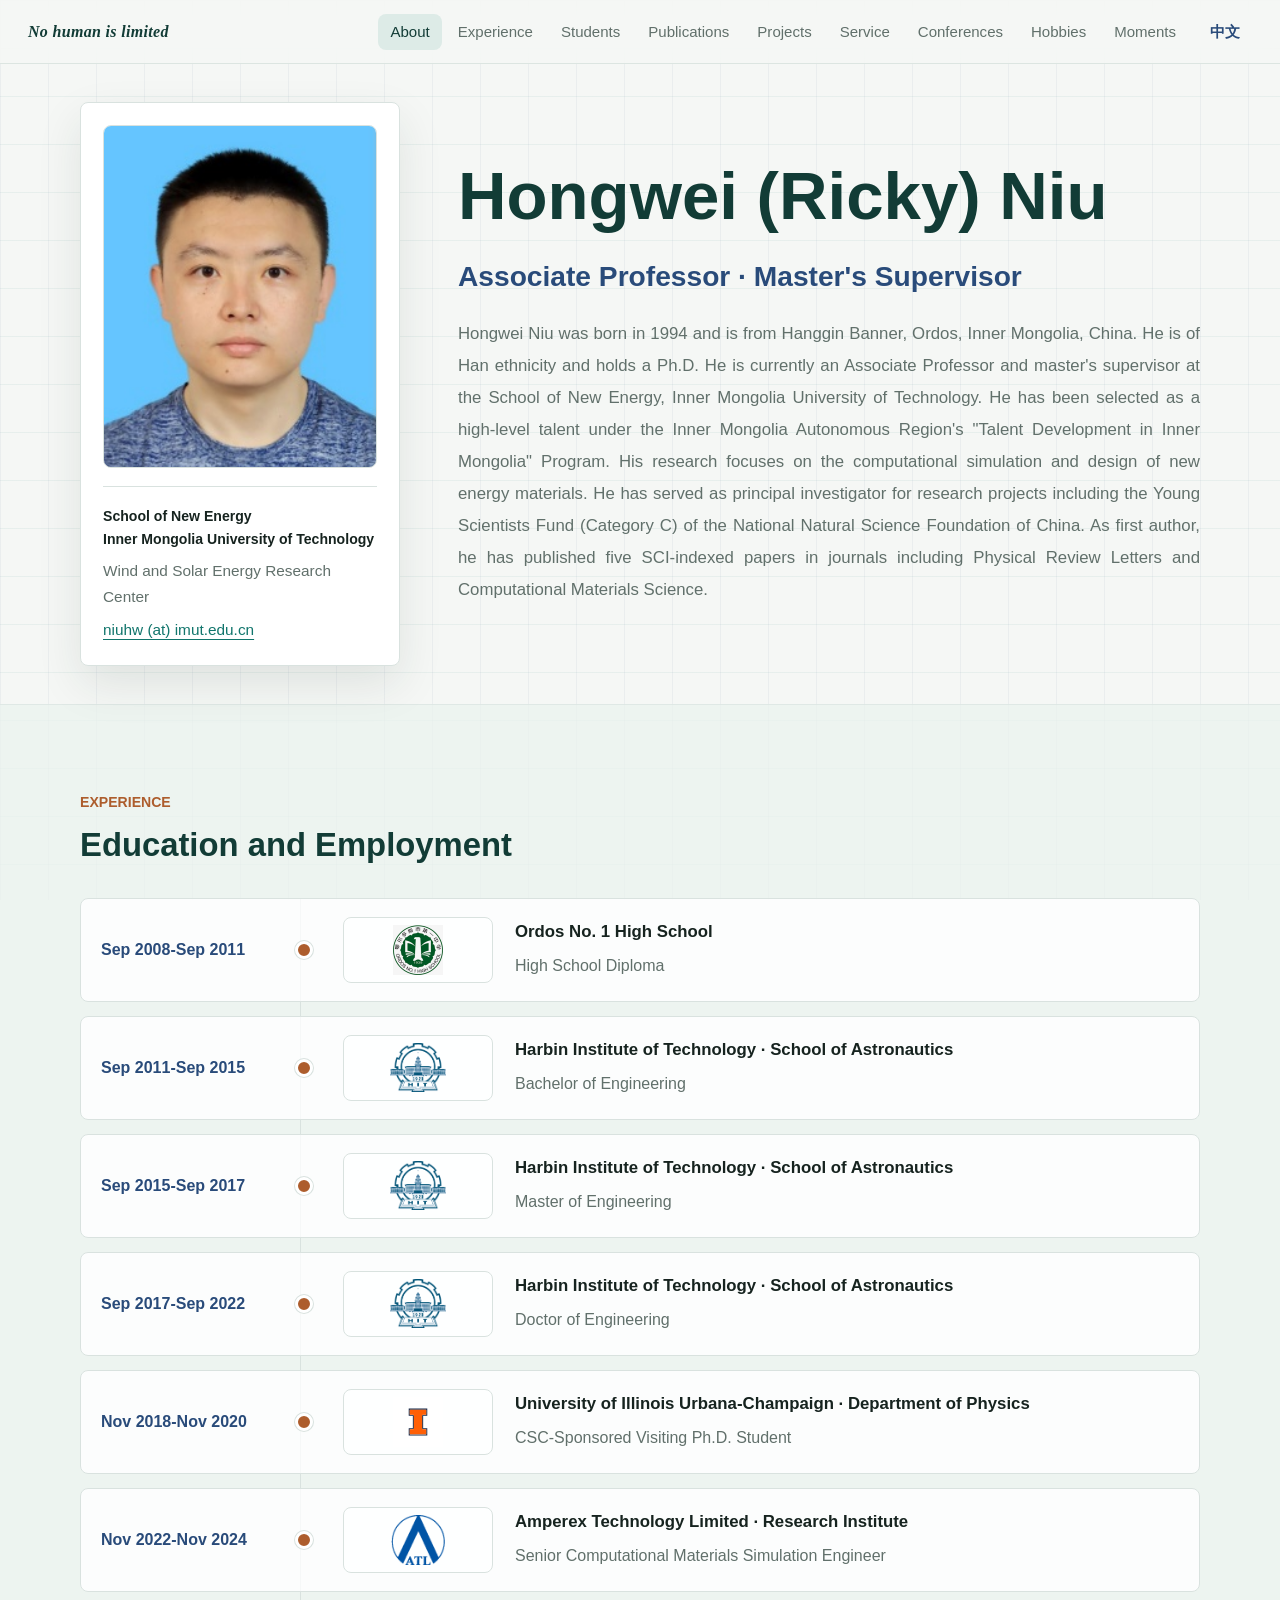
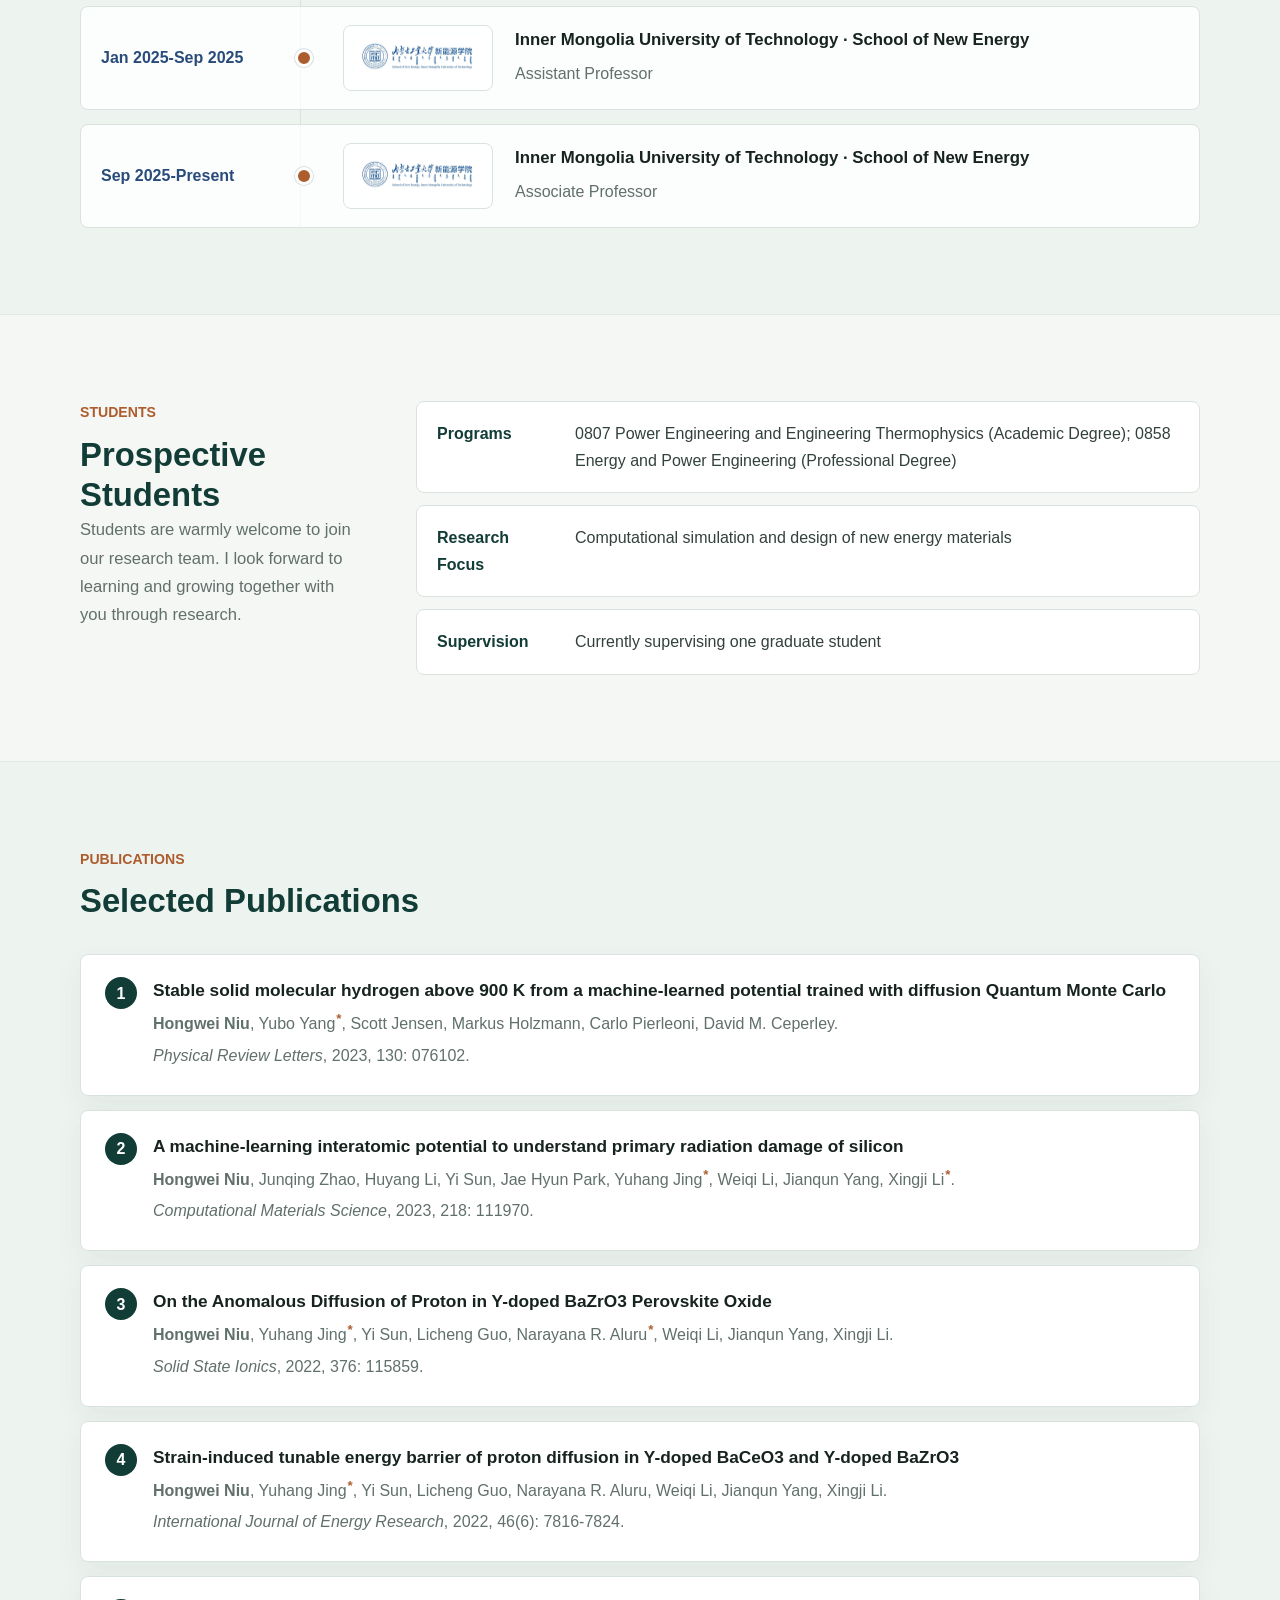
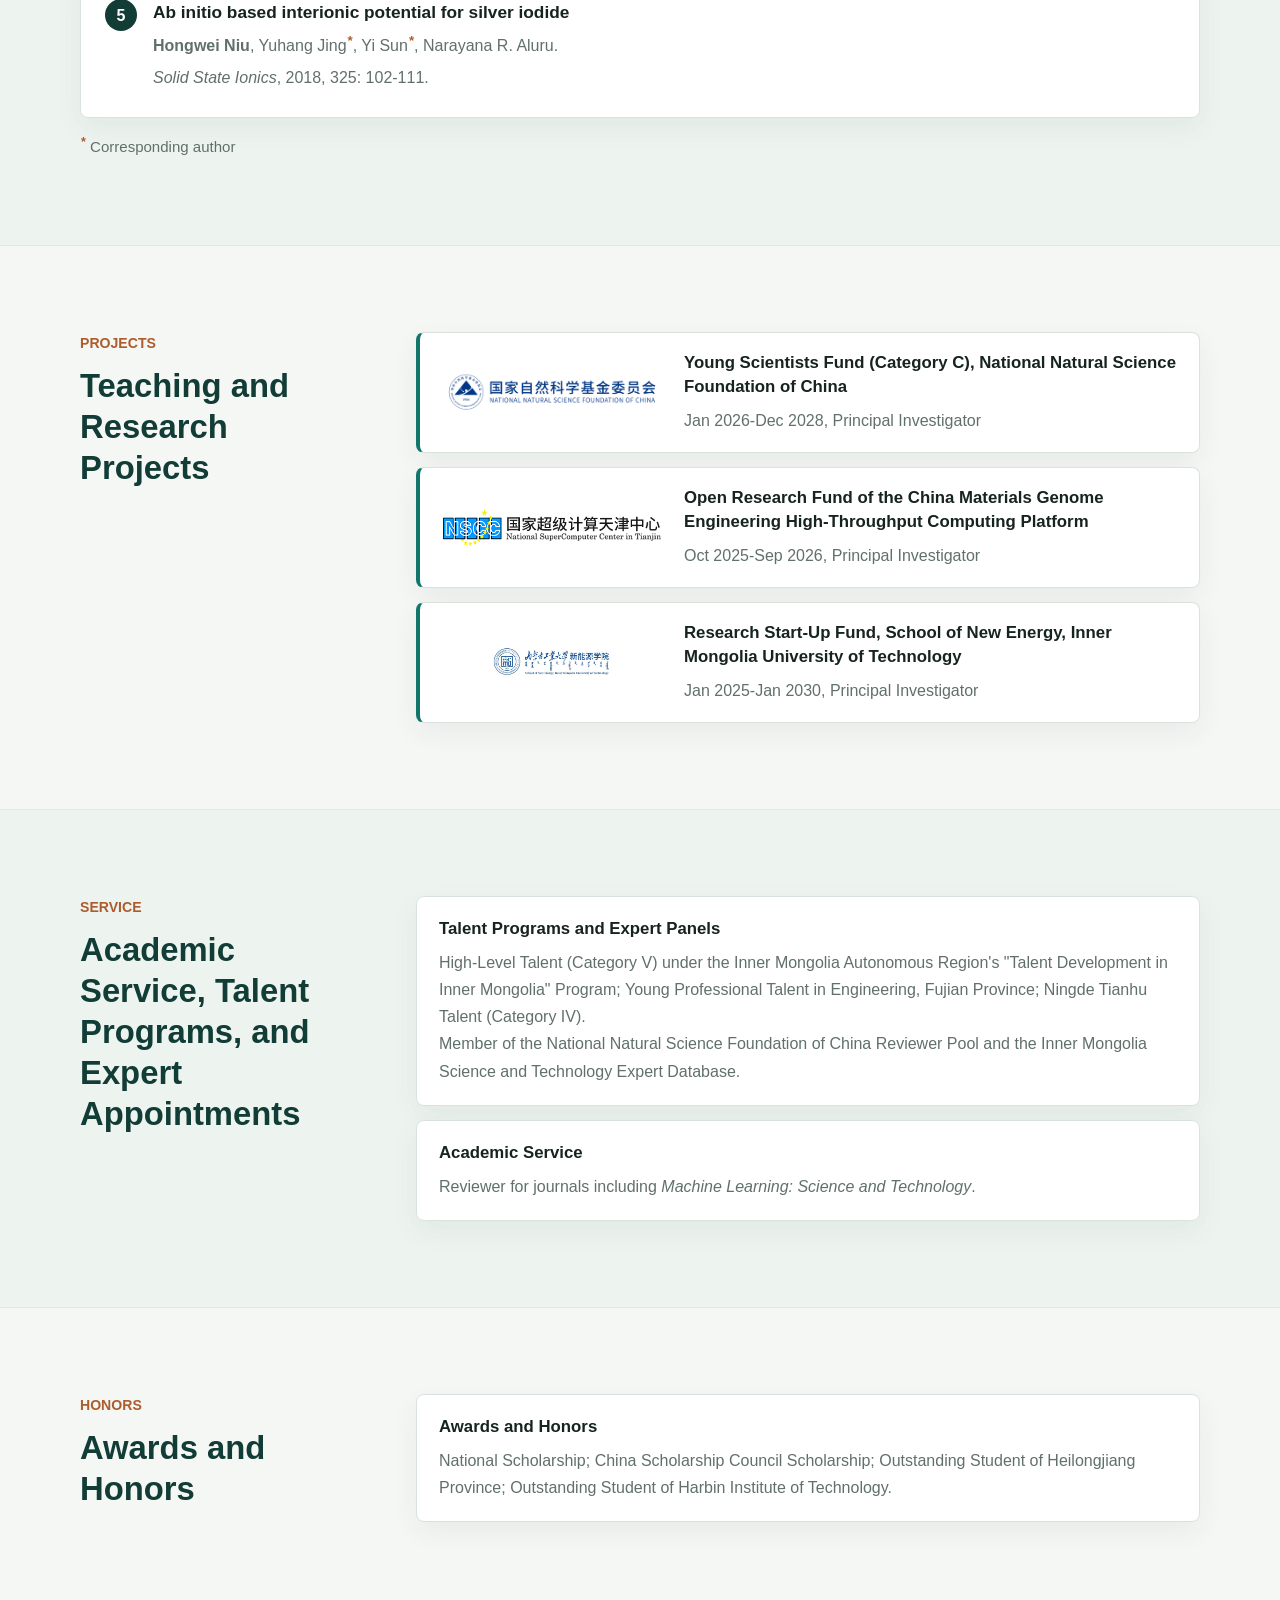
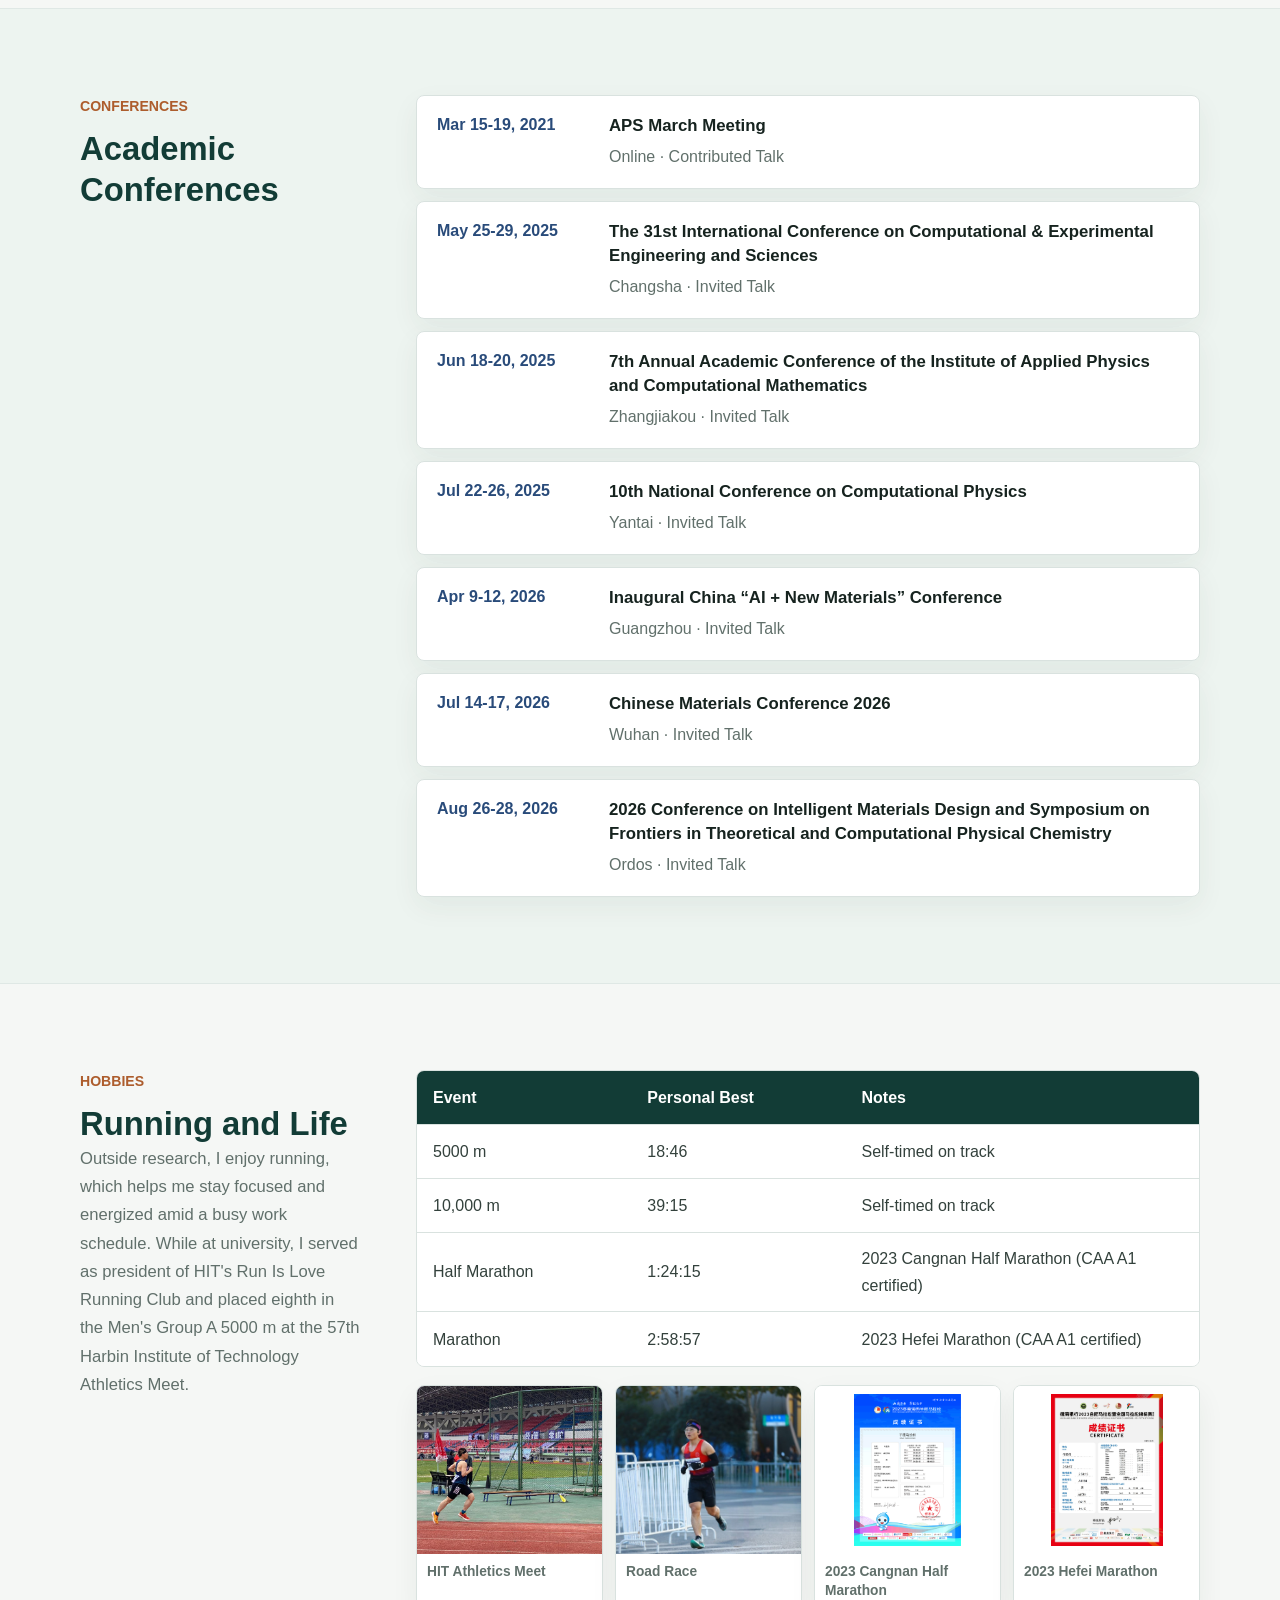
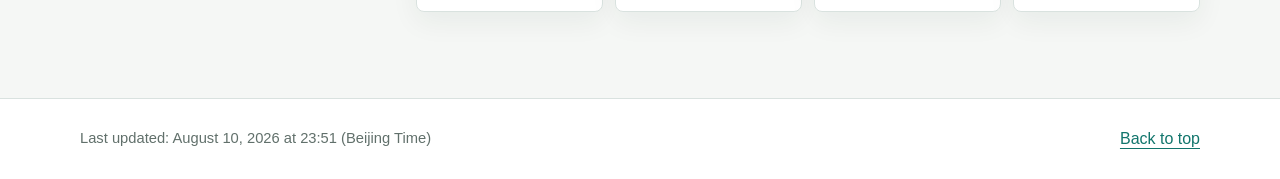
==== en.html @ 275b3d13 "Add 2026 intelligent materials conference" ====
<!doctype html>
<html lang="en">
  <head>
    <meta charset="utf-8" />
    <meta name="viewport" content="width=device-width, initial-scale=1" />
    <title>牛宏伟 | Hongwei (Ricky) Niu</title>
    <meta
      name="description"
      content="Hongwei (Ricky) Niu is an Associate Professor and master's supervisor at the School of New Energy, Inner Mongolia University of Technology. His research focuses on computational simulation and design of new energy materials."
    />
    <meta name="theme-color" content="#123c36" />
    <link rel="canonical" href="https://hongweiniu.github.io/en.html" />
    <link rel="alternate" hreflang="zh-CN" href="https://hongweiniu.github.io/" />
    <link rel="alternate" hreflang="en" href="https://hongweiniu.github.io/en.html" />
    <link rel="alternate" hreflang="x-default" href="https://hongweiniu.github.io/" />
    <meta property="og:type" content="profile" />
    <meta property="og:title" content="Hongwei (Ricky) Niu | Academic Homepage" />
    <meta
      property="og:description"
      content="Hongwei (Ricky) Niu is an Associate Professor and master's supervisor at the School of New Energy, Inner Mongolia University of Technology."
    />
    <meta property="og:url" content="https://hongweiniu.github.io/en.html" />
    <meta property="og:image" content="https://hongweiniu.github.io/assets/profile-niuhw.jpg" />
    <meta property="og:locale" content="en_US" />
    <meta property="og:locale:alternate" content="zh_CN" />
    <script type="application/ld+json">
      {
        "@context": "https://schema.org",
        "@type": "ProfilePage",
        "@id": "https://hongweiniu.github.io/en.html#profile",
        "url": "https://hongweiniu.github.io/en.html",
        "name": "Hongwei (Ricky) Niu | Academic Homepage",
        "description": "Hongwei (Ricky) Niu is an Associate Professor and master's supervisor at the School of New Energy, Inner Mongolia University of Technology.",
        "inLanguage": "en",
        "dateModified": "2026-08-10T23:51:16+08:00",
        "mainEntity": {
          "@type": "Person",
          "@id": "https://hongweiniu.github.io/#person",
          "name": "牛宏伟",
          "alternateName": ["Hongwei (Ricky) Niu", "Hongwei Niu"],
          "url": "https://hongweiniu.github.io/",
          "image": "https://hongweiniu.github.io/assets/profile-niuhw.jpg",
          "jobTitle": ["Associate Professor", "Master's Supervisor"],
          "email": "mailto:niuhw@imut.edu.cn",
          "affiliation": {
            "@type": "CollegeOrUniversity",
            "name": "School of New Energy, Inner Mongolia University of Technology",
            "url": "https://xnyxy.imut.edu.cn/"
          },
          "sameAs": [
            "https://17hc3dd23531.vicp.fun/",
            "https://xnyxy.imut.edu.cn/info/1181/1120.htm"
          ]
        }
      }
    </script>
    <link rel="stylesheet" href="styles.css" />
  </head>
  <body>
    <header class="site-header">
      <div class="brand">No human is limited</div>
      <nav class="site-nav" aria-label="Main navigation">
        <a href="#about">About</a>
        <a href="#experience">Experience</a>
        <a href="#recruiting">Students</a>
        <a href="#publications">Publications</a>
        <a href="#projects">Projects</a>
        <a href="#appointments">Service</a>
        <a href="#conferences">Conferences</a>
        <a href="#hobbies">Hobbies</a>
        <a href="moments.html">Moments</a>
        <a class="language-link" href="index.html" lang="zh-CN">中文</a>
      </nav>
    </header>

    <main id="top">
      <section class="hero section-band">
        <div class="container hero-grid">
          <aside class="profile-panel" aria-label="Profile">
            <img
              class="profile-photo"
              src="assets/profile-niuhw.jpg"
              alt="Hongwei (Ricky) Niu"
              width="215"
              height="273"
            />
            <div class="contact-stack">
              <p class="contact-title contact-title-en"><a class="institution-link" href="https://xnyxy.imut.edu.cn/" target="_blank" rel="noopener noreferrer">School of New Energy</a><br /><a class="institution-link" href="https://www.imut.edu.cn/" target="_blank" rel="noopener noreferrer">Inner Mongolia University of Technology</a></p>
              <p>Wind and Solar Energy Research Center</p>
              <p><a href="mailto:niuhw@imut.edu.cn">niuhw (at) imut.edu.cn</a></p>
            </div>
          </aside>

          <div class="hero-copy">
            <h1>Hongwei (Ricky) Niu</h1>
            <p class="eyebrow">Associate Professor · Master's Supervisor</p>
          </div>
        </div>
      </section>

      <section id="about" class="section-band">
        <div class="container two-column">
          <div>
            <p class="section-kicker">About</p>
            <h2>Profile</h2>
          </div>
          <div class="prose">
            <p>
              Hongwei Niu was born in 1994 and is from Hanggin Banner, Ordos, Inner Mongolia, China. He is of Han ethnicity and holds a Ph.D. He is currently an Associate Professor and master's supervisor at the <a class="institution-link" href="https://xnyxy.imut.edu.cn/" target="_blank" rel="noopener noreferrer">School of New Energy</a>, <a class="institution-link" href="https://www.imut.edu.cn/" target="_blank" rel="noopener noreferrer">Inner Mongolia University of Technology</a>. He has been selected as a high-level talent under the Inner Mongolia Autonomous Region's "Talent Development in Inner Mongolia" Program. His research focuses on the computational simulation and design of new energy materials. He has served as principal investigator for research projects including the Young Scientists Fund (Category C) of the National Natural Science Foundation of China. As first author, he has published five SCI-indexed papers in journals including <em>Physical Review Letters</em> and <em>Computational Materials Science</em>.
            </p>
          </div>
        </div>
      </section>

      <section id="experience" class="section-band tinted">
        <div class="container">
          <div class="section-heading">
            <p class="section-kicker">Experience</p>
            <h2>Education and Employment</h2>
          </div>
          <div class="timeline">
            <article>
              <time>Sep 2008-Sep 2011</time>
              <img class="unit-logo logo-square" src="assets/logos/ordos-first-high.png" alt="Ordos No. 1 High School logo" />
              <div class="timeline-copy">
                <h3>Ordos No. 1 High School</h3>
                <p>High School Diploma</p>
              </div>
            </article>
            <article>
              <time>Sep 2011-Sep 2015</time>
              <img class="unit-logo logo-square" src="assets/logos/hit-logo.png" alt="Harbin Institute of Technology logo" />
              <div class="timeline-copy">
                <h3><a class="institution-link" href="https://www.hit.edu.cn/" target="_blank" rel="noopener noreferrer">Harbin Institute of Technology</a> · <a class="institution-link" href="https://sa.hit.edu.cn/" target="_blank" rel="noopener noreferrer">School of Astronautics</a></h3>
                <p>Bachelor of Engineering</p>
              </div>
            </article>
            <article>
              <time>Sep 2015-Sep 2017</time>
              <img class="unit-logo logo-square" src="assets/logos/hit-logo.png" alt="Harbin Institute of Technology logo" />
              <div class="timeline-copy">
                <h3><a class="institution-link" href="https://www.hit.edu.cn/" target="_blank" rel="noopener noreferrer">Harbin Institute of Technology</a> · <a class="institution-link" href="https://sa.hit.edu.cn/" target="_blank" rel="noopener noreferrer">School of Astronautics</a></h3>
                <p>Master of Engineering</p>
              </div>
            </article>
            <article>
              <time>Sep 2017-Sep 2022</time>
              <img class="unit-logo logo-square" src="assets/logos/hit-logo.png" alt="Harbin Institute of Technology logo" />
              <div class="timeline-copy">
                <h3><a class="institution-link" href="https://www.hit.edu.cn/" target="_blank" rel="noopener noreferrer">Harbin Institute of Technology</a> · <a class="institution-link" href="https://sa.hit.edu.cn/" target="_blank" rel="noopener noreferrer">School of Astronautics</a></h3>
                <p>Doctor of Engineering</p>
              </div>
            </article>
            <article>
              <time>Nov 2018-Nov 2020</time>
              <img class="unit-logo logo-square" src="assets/logos/uiuc-icon.svg" alt="University of Illinois Urbana-Champaign logo" />
              <div class="timeline-copy">
                <h3><a class="institution-link" href="https://illinois.edu/" target="_blank" rel="noopener noreferrer">University of Illinois Urbana-Champaign</a> · <a class="institution-link" href="https://physics.illinois.edu/" target="_blank" rel="noopener noreferrer">Department of Physics</a></h3>
                <p>CSC-Sponsored Visiting Ph.D. Student</p>
              </div>
            </article>
            <article>
              <time>Nov 2022-Nov 2024</time>
              <img class="unit-logo" src="assets/logos/atl-logo.png" alt="Amperex Technology Limited logo" />
              <div class="timeline-copy">
                <h3><a class="institution-link" href="https://www.atlbattery.com/" target="_blank" rel="noopener noreferrer">Amperex Technology Limited</a> · Research Institute</h3>
                <p>Senior Computational Materials Simulation Engineer</p>
              </div>
            </article>
            <article>
              <time>Jan 2025-Sep 2025</time>
              <img class="unit-logo logo-wide" src="assets/logos/imut-logo.png" alt="Inner Mongolia University of Technology logo" />
              <div class="timeline-copy">
                <h3><a class="institution-link" href="https://www.imut.edu.cn/" target="_blank" rel="noopener noreferrer">Inner Mongolia University of Technology</a> · <a class="institution-link" href="https://xnyxy.imut.edu.cn/" target="_blank" rel="noopener noreferrer">School of New Energy</a></h3>
                <p>Assistant Professor</p>
              </div>
            </article>
            <article>
              <time>Sep 2025-Present</time>
              <img class="unit-logo logo-wide" src="assets/logos/imut-logo.png" alt="Inner Mongolia University of Technology logo" />
              <div class="timeline-copy">
                <h3><a class="institution-link" href="https://www.imut.edu.cn/" target="_blank" rel="noopener noreferrer">Inner Mongolia University of Technology</a> · <a class="institution-link" href="https://xnyxy.imut.edu.cn/" target="_blank" rel="noopener noreferrer">School of New Energy</a></h3>
                <p>Associate Professor</p>
              </div>
            </article>
          </div>
        </div>
      </section>

      <section id="recruiting" class="section-band">
        <div class="container recruiting-layout">
          <div>
            <p class="section-kicker">Students</p>
            <h2>Prospective Students</h2>
            <p class="section-note">
              Students are warmly welcome to join our research team. I look forward to learning and growing together with you through research.
            </p>
          </div>
          <div class="info-list">
            <div class="info-row">
              <span>Programs</span>
              <p>0807 Power Engineering and Engineering Thermophysics (Academic Degree); 0858 Energy and Power Engineering (Professional Degree)</p>
            </div>
            <div class="info-row">
              <span>Research Focus</span>
              <p>Computational simulation and design of new energy materials</p>
            </div>
            <div class="info-row">
              <span>Supervision</span>
              <p>Currently supervising one graduate student</p>
            </div>
          </div>
        </div>
      </section>

      <section id="publications" class="section-band tinted">
        <div class="container">
          <div class="section-heading">
            <p class="section-kicker">Publications</p>
            <h2>Selected Publications</h2>
          </div>
          <ol class="publication-list">
            <li class="publication-item">
              <p class="pub-title">
                <a href="https://doi.org/10.1103/PhysRevLett.130.076102" target="_blank" rel="noopener noreferrer">Stable solid molecular hydrogen above 900 K from a machine-learned potential trained with diffusion Quantum Monte Carlo</a>
              </p>
              <p><strong>Hongwei Niu</strong>, Yubo Yang<sup class="corresponding-mark" title="Corresponding author">*</sup>, Scott Jensen, Markus Holzmann, Carlo Pierleoni, David M. Ceperley.</p>
              <p><em>Physical Review Letters</em>, 2023, 130: 076102.</p>
            </li>
            <li class="publication-item">
              <p class="pub-title">
                <a href="https://doi.org/10.1016/j.commatsci.2022.111970" target="_blank" rel="noopener noreferrer">A machine-learning interatomic potential to understand primary radiation damage of silicon</a>
              </p>
              <p><strong>Hongwei Niu</strong>, Junqing Zhao, Huyang Li, Yi Sun, Jae Hyun Park, Yuhang Jing<sup class="corresponding-mark" title="Corresponding author">*</sup>, Weiqi Li, Jianqun Yang, Xingji Li<sup class="corresponding-mark" title="Corresponding author">*</sup>.</p>
              <p><em>Computational Materials Science</em>, 2023, 218: 111970.</p>
            </li>
            <li class="publication-item">
              <p class="pub-title">
                <a href="https://doi.org/10.1016/j.ssi.2022.115859" target="_blank" rel="noopener noreferrer">On the Anomalous Diffusion of Proton in Y-doped BaZrO3 Perovskite Oxide</a>
              </p>
              <p><strong>Hongwei Niu</strong>, Yuhang Jing<sup class="corresponding-mark" title="Corresponding author">*</sup>, Yi Sun, Licheng Guo, Narayana R. Aluru<sup class="corresponding-mark" title="Corresponding author">*</sup>, Weiqi Li, Jianqun Yang, Xingji Li.</p>
              <p><em>Solid State Ionics</em>, 2022, 376: 115859.</p>
            </li>
            <li class="publication-item">
              <p class="pub-title">
                <a href="https://doi.org/10.1002/er.7682" target="_blank" rel="noopener noreferrer">Strain-induced tunable energy barrier of proton diffusion in Y-doped BaCeO3 and Y-doped BaZrO3</a>
              </p>
              <p><strong>Hongwei Niu</strong>, Yuhang Jing<sup class="corresponding-mark" title="Corresponding author">*</sup>, Yi Sun, Licheng Guo, Narayana R. Aluru, Weiqi Li, Jianqun Yang, Xingji Li.</p>
              <p><em>International Journal of Energy Research</em>, 2022, 46(6): 7816-7824.</p>
            </li>
            <li class="publication-item">
              <p class="pub-title"><a href="https://doi.org/10.1016/j.ssi.2018.07.027" target="_blank" rel="noopener noreferrer">Ab initio based interionic potential for silver iodide</a></p>
              <p><strong>Hongwei Niu</strong>, Yuhang Jing<sup class="corresponding-mark" title="Corresponding author">*</sup>, Yi Sun<sup class="corresponding-mark" title="Corresponding author">*</sup>, Narayana R. Aluru.</p>
              <p><em>Solid State Ionics</em>, 2018, 325: 102-111.</p>
            </li>
          </ol>
          <p class="publication-note"><sup class="corresponding-mark" aria-hidden="true">*</sup> Corresponding author</p>
        </div>
      </section>

      <section id="projects" class="section-band">
        <div class="container split-section">
          <div>
            <p class="section-kicker">Projects</p>
            <h2>Teaching and Research Projects</h2>
          </div>
          <div class="project-list">
            <article class="project-item">
              <img class="project-visual" src="assets/projects/nsfc-logo.png" alt="National Natural Science Foundation of China logo" />
              <div class="project-copy">
                <h3>Young Scientists Fund (Category C), National Natural Science Foundation of China</h3>
                <p>Jan 2026-Dec 2028, Principal Investigator</p>
              </div>
            </article>
            <article class="project-item">
              <img class="project-visual" src="assets/projects/tianhe-logo.png" alt="National Supercomputer Center in Tianjin logo" />
              <div class="project-copy">
                <h3>Open Research Fund of the China Materials Genome Engineering High-Throughput Computing Platform</h3>
                <p>Oct 2025-Sep 2026, Principal Investigator</p>
              </div>
            </article>
            <article class="project-item">
              <img class="project-visual" src="assets/projects/imut-logo.png" alt="Inner Mongolia University of Technology logo" />
              <div class="project-copy">
                <h3>Research Start-Up Fund, School of New Energy, Inner Mongolia University of Technology</h3>
                <p>Jan 2025-Jan 2030, Principal Investigator</p>
              </div>
            </article>
          </div>
        </div>
      </section>

      <section id="appointments" class="section-band tinted">
        <div class="container two-column">
          <div>
            <p class="section-kicker">Service</p>
            <h2>Academic Service, Talent Programs, and Expert Appointments</h2>
          </div>
          <div class="stacked-list">
            <article>
              <h3>Talent Programs and Expert Panels</h3>
              <p>High-Level Talent (Category V) under the Inner Mongolia Autonomous Region's "Talent Development in Inner Mongolia" Program; Young Professional Talent in Engineering, Fujian Province; Ningde Tianhu Talent (Category IV).</p>
              <p>Member of the National Natural Science Foundation of China Reviewer Pool and the Inner Mongolia Science and Technology Expert Database.</p>
            </article>
            <article>
              <h3>Academic Service</h3>
              <p>Reviewer for journals including <em>Machine Learning: Science and Technology</em>.</p>
            </article>
          </div>
        </div>
      </section>

      <section id="honors" class="section-band">
        <div class="container two-column">
          <div>
            <p class="section-kicker">Honors</p>
            <h2>Awards and Honors</h2>
          </div>
          <div class="stacked-list">
            <article>
              <h3>Awards and Honors</h3>
              <p>National Scholarship; China Scholarship Council Scholarship; Outstanding Student of Heilongjiang Province; Outstanding Student of Harbin Institute of Technology.</p>
            </article>
          </div>
        </div>
      </section>

      <section id="conferences" class="section-band tinted">
        <div class="container two-column">
          <div>
            <p class="section-kicker">Conferences</p>
            <h2>Academic Conferences</h2>
          </div>
          <div class="conference-list">
            <article>
              <time datetime="2021-03-15">Mar 15-19, 2021</time>
              <div>
                <h3>APS March Meeting</h3>
                <p>Online · Contributed Talk</p>
              </div>
            </article>
            <article>
              <time datetime="2025-05-25">May 25-29, 2025</time>
              <div>
                <h3>The 31st International Conference on Computational &amp; Experimental Engineering and Sciences</h3>
                <p>Changsha · Invited Talk</p>
              </div>
            </article>
            <article>
              <time datetime="2025-06-18">Jun 18-20, 2025</time>
              <div>
                <h3>7th Annual Academic Conference of the Institute of Applied Physics and Computational Mathematics</h3>
                <p>Zhangjiakou · Invited Talk</p>
              </div>
            </article>
            <article>
              <time datetime="2025-07-22">Jul 22-26, 2025</time>
              <div>
                <h3>10th National Conference on Computational Physics</h3>
                <p>Yantai · Invited Talk</p>
              </div>
            </article>
            <article>
              <time datetime="2026-04-09">Apr 9-12, 2026</time>
              <div>
                <h3>Inaugural China “AI + New Materials” Conference</h3>
                <p>Guangzhou · Invited Talk</p>
              </div>
            </article>
            <article>
              <time datetime="2026-07-14">Jul 14-17, 2026</time>
              <div>
                <h3>Chinese Materials Conference 2026</h3>
                <p>Wuhan · Invited Talk</p>
              </div>
            </article>
            <article>
              <time datetime="2026-08-26">Aug 26-28, 2026</time>
              <div>
                <h3>2026 Conference on Intelligent Materials Design and Symposium on Frontiers in Theoretical and Computational Physical Chemistry</h3>
                <p>Ordos · Invited Talk</p>
              </div>
            </article>
          </div>
        </div>
      </section>

      <section id="hobbies" class="section-band">
        <div class="container running-layout">
          <div>
            <p class="section-kicker">Hobbies</p>
            <h2>Running and Life</h2>
            <p class="section-note">
              Outside research, I enjoy running, which helps me stay focused and energized amid a busy work schedule. While at university, I served as president of HIT's Run Is Love Running Club and placed eighth in the Men's Group A 5000 m at the 57th Harbin Institute of Technology Athletics Meet.
            </p>
          </div>
          <div class="running-content">
            <div class="records-table" role="table" aria-label="Running personal bests">
              <div role="row">
                <span role="columnheader">Event</span>
                <span role="columnheader">Personal Best</span>
                <span role="columnheader">Notes</span>
              </div>
              <div role="row">
                <span role="cell">5000 m</span>
                <span role="cell">18:46</span>
                <span role="cell">Self-timed on track</span>
              </div>
              <div role="row">
                <span role="cell">10,000 m</span>
                <span role="cell">39:15</span>
                <span role="cell">Self-timed on track</span>
              </div>
              <div role="row">
                <span role="cell">Half Marathon</span>
                <span role="cell">1:24:15</span>
                <span role="cell">2023 Cangnan Half Marathon (CAA A1 certified)</span>
              </div>
              <div role="row">
                <span role="cell">Marathon</span>
                <span role="cell">2:58:57</span>
                <span role="cell">2023 Hefei Marathon (CAA A1 certified)</span>
              </div>
            </div>
            <div class="running-gallery" aria-label="Running photos and race certificates">
              <figure>
                <button class="gallery-trigger" type="button" data-caption="HIT Athletics Meet">
                  <img src="assets/running/track-5000.jpg" alt="5000 m race at the HIT Athletics Meet" />
                </button>
                <figcaption>HIT Athletics Meet</figcaption>
              </figure>
              <figure>
                <button class="gallery-trigger" type="button" data-caption="Road Race">
                  <img src="assets/running/road-race.jpg" alt="Road race" />
                </button>
                <figcaption>Road Race</figcaption>
              </figure>
              <figure class="certificate">
                <button class="gallery-trigger" type="button" data-caption="2023 Cangnan Half Marathon">
                  <img src="assets/running/cangnan-half-certificate.png" alt="2023 Cangnan Haixi Half Marathon result certificate" />
                </button>
                <figcaption>2023 Cangnan Half Marathon</figcaption>
              </figure>
              <figure class="certificate">
                <button class="gallery-trigger" type="button" data-caption="2023 Hefei Marathon">
                  <img src="assets/running/hefei-marathon-certificate.jpeg" alt="2023 Hefei Marathon result certificate" />
                </button>
                <figcaption>2023 Hefei Marathon</figcaption>
              </figure>
            </div>
          </div>
        </div>
      </section>
    </main>

    <footer class="site-footer">
      <div class="container footer-inner">
        <div class="footer-meta">
          <p class="last-updated">
            Last updated: <time id="lastUpdated" datetime="2026-08-10T23:51:16+08:00" data-fallback="2026-08-10T23:51:16+08:00">August 10, 2026, 23:51 (Beijing Time)</time>
          </p>
        </div>
        <a href="#top">Back to top</a>
      </div>
    </footer>

    <div class="image-lightbox" id="imageLightbox" hidden>
      <button class="lightbox-backdrop" type="button" aria-label="Close enlarged image"></button>
      <figure class="lightbox-panel" role="dialog" aria-modal="true" aria-label="Running image preview">
        <button class="lightbox-close" type="button" aria-label="Close enlarged image">×</button>
        <img id="lightboxImage" src="" alt="" />
        <figcaption id="lightboxCaption"></figcaption>
      </figure>
    </div>

    <script src="script.js"></script>
    <!-- Cloudflare Web Analytics -->
    <script defer src="https://static.cloudflareinsights.com/beacon.min.js" data-cf-beacon='{"token": "bc651ec7e68b44d7818ed5cd2b5a804e"}'></script>
    <!-- End Cloudflare Web Analytics -->
  </body>
</html>
---- styles.css ----
:root {
  --ink: #16231f;
  --muted: #61706b;
  --line: #d9e2df;
  --paper: #f5f7f5;
  --surface: #ffffff;
  --tint: #eaf3ef;
  --accent: #11756c;
  --accent-dark: #123c36;
  --copper: #ad5d2d;
  --blue: #294b7a;
  --shadow: 0 18px 45px rgba(25, 45, 39, 0.1);
}

* {
  box-sizing: border-box;
}

html {
  scroll-behavior: smooth;
}

body {
  margin: 0;
  color: var(--ink);
  background: var(--paper);
  font-family:
    "Inter", "Segoe UI", "PingFang SC", "Microsoft YaHei", Arial, sans-serif;
  line-height: 1.7;
  letter-spacing: 0;
}

body::before {
  position: fixed;
  inset: 0;
  z-index: -1;
  content: "";
  background-image:
    linear-gradient(rgba(17, 117, 108, 0.06) 1px, transparent 1px),
    linear-gradient(90deg, rgba(41, 75, 122, 0.05) 1px, transparent 1px);
  background-size: 48px 48px;
}

a {
  color: var(--accent);
  text-decoration-thickness: 1px;
  text-underline-offset: 4px;
}

a:hover {
  color: var(--copper);
}

.institution-link {
  color: inherit;
  text-decoration: none;
}

.institution-link:hover,
.institution-link:focus-visible {
  color: var(--copper);
  text-decoration: underline;
  text-underline-offset: 3px;
}

img {
  display: block;
  max-width: 100%;
}

.container {
  width: min(1120px, calc(100% - 40px));
  margin: 0 auto;
}

.site-header {
  position: sticky;
  top: 0;
  z-index: 10;
  display: flex;
  gap: 24px;
  align-items: center;
  justify-content: space-between;
  min-height: 64px;
  padding: 0 28px;
  background: rgba(245, 247, 245, 0.92);
  border-bottom: 1px solid rgba(217, 226, 223, 0.85);
  backdrop-filter: blur(14px);
}

.brand {
  flex: 0 0 auto;
  color: var(--accent-dark);
  font-family: Georgia, "Times New Roman", serif;
  font-size: 1rem;
  font-style: italic;
  font-weight: 700;
  letter-spacing: 0.02em;
  text-decoration: none;
  white-space: nowrap;
}

.site-nav {
  display: flex;
  gap: 4px;
  align-items: center;
  overflow-x: auto;
  scrollbar-width: none;
}

.site-nav::-webkit-scrollbar {
  display: none;
}

.site-nav a {
  display: inline-flex;
  align-items: center;
  min-height: 36px;
  padding: 0 12px;
  color: var(--muted);
  border-radius: 8px;
  font-size: 0.94rem;
  text-decoration: none;
  white-space: nowrap;
}

.site-nav a:hover,
.site-nav a.active {
  color: var(--accent-dark);
  background: #ddebe7;
}

.section-band {
  padding: 86px 0;
  scroll-margin-top: 92px;
}

.section-band.tinted {
  background: rgba(234, 243, 239, 0.72);
  border-top: 1px solid rgba(217, 226, 223, 0.72);
  border-bottom: 1px solid rgba(217, 226, 223, 0.72);
}

.hero {
  display: grid;
  align-items: center;
  padding-top: 38px;
  padding-bottom: 38px;
}

.hero-grid {
  display: grid;
  grid-template-columns: 320px minmax(0, 1fr);
  gap: 58px;
  align-items: center;
}

.profile-panel {
  padding: 22px;
  background: var(--surface);
  border: 1px solid var(--line);
  border-radius: 8px;
  box-shadow: var(--shadow);
}

.profile-photo {
  width: 100%;
  height: auto;
  aspect-ratio: 4 / 5;
  object-fit: cover;
  border-radius: 8px;
  border: 1px solid var(--line);
}

.contact-stack {
  margin-top: 18px;
  padding-top: 18px;
  border-top: 1px solid var(--line);
  color: var(--muted);
  font-size: 0.96rem;
}

.contact-stack p {
  margin: 0 0 6px;
}

.contact-stack p:last-child {
  margin-bottom: 0;
}

.contact-title {
  color: var(--ink);
  font-weight: 700;
}

.contact-title-en {
  font-size: 0.88rem;
}

.eyebrow,
.section-kicker {
  margin: 0 0 10px;
  color: var(--copper);
  font-size: 0.88rem;
  font-weight: 800;
  text-transform: uppercase;
}

.hero-copy .eyebrow {
  color: var(--blue);
  margin-bottom: 18px;
  font-size: clamp(1.25rem, 2.2vw, 2rem);
  font-weight: 700;
  text-transform: none;
}

.site-nav .language-link {
  margin-left: 6px;
  color: var(--blue);
  font-weight: 700;
}

.hero-intro {
  max-width: 760px;
  margin-bottom: 0;
  color: var(--muted);
  font-size: 1.05rem;
  line-height: 1.9;
  text-align: justify;
}

h1,
h2,
h3,
p {
  margin-top: 0;
}

h1 {
  max-width: 780px;
  margin-bottom: 22px;
  color: var(--accent-dark);
  font-size: clamp(3rem, 7vw, 5.7rem);
  line-height: 1.02;
  letter-spacing: 0;
}

html[lang="en"] h1 {
  font-size: 4.2rem;
}

h2 {
  margin-bottom: 0;
  color: var(--accent-dark);
  font-size: 2.05rem;
  line-height: 1.25;
  letter-spacing: 0;
}

h3 {
  margin-bottom: 8px;
  color: var(--ink);
  font-size: 1.05rem;
  line-height: 1.42;
}

.lead {
  max-width: 760px;
  color: #33413c;
  font-size: 1.26rem;
  line-height: 1.75;
}

.hero-actions {
  display: flex;
  flex-wrap: wrap;
  gap: 12px;
  margin: 30px 0;
}

.button {
  display: inline-flex;
  align-items: center;
  justify-content: center;
  min-height: 44px;
  padding: 0 18px;
  border: 1px solid var(--accent);
  border-radius: 8px;
  font-weight: 800;
  text-decoration: none;
}

.button.primary {
  color: #ffffff;
  background: var(--accent-dark);
  border-color: var(--accent-dark);
}

.button.secondary {
  color: var(--accent-dark);
  background: transparent;
}

.stat-grid {
  display: grid;
  grid-template-columns: repeat(3, minmax(0, 1fr));
  gap: 12px;
  max-width: 680px;
  margin: 0;
}

.stat-grid div {
  min-height: 94px;
  padding: 14px 16px;
  background: rgba(255, 255, 255, 0.76);
  border: 1px solid var(--line);
  border-radius: 8px;
}

.stat-grid dt {
  margin-bottom: 8px;
  color: var(--muted);
  font-size: 0.9rem;
}

.stat-grid dd {
  margin: 0;
  color: var(--accent-dark);
  font-size: 1.35rem;
  font-weight: 900;
  line-height: 1.25;
}

.two-column,
.split-section,
.recruiting-layout,
.running-layout {
  display: grid;
  grid-template-columns: 280px minmax(0, 1fr);
  gap: 56px;
  align-items: start;
}

.prose {
  max-width: 780px;
  color: #33413c;
  font-size: 1.06rem;
}

.prose p:last-child,
.section-note:last-child {
  margin-bottom: 0;
}

.section-heading {
  max-width: 760px;
  margin-bottom: 32px;
}

.section-note {
  color: var(--muted);
  font-size: 1.04rem;
}

.research-grid {
  display: grid;
  grid-template-columns: repeat(3, minmax(0, 1fr));
  gap: 16px;
}

.research-item,
.project-item,
.publication-item,
.stacked-list article {
  background: var(--surface);
  border: 1px solid var(--line);
  border-radius: 8px;
  box-shadow: 0 10px 28px rgba(25, 45, 39, 0.06);
}

.research-item {
  padding: 22px;
  min-height: 188px;
}

.research-item p,
.project-item p,
.publication-item p,
.stacked-list p {
  margin-bottom: 0;
  color: var(--muted);
}

.info-list {
  display: grid;
  gap: 12px;
}

.info-row {
  display: grid;
  grid-template-columns: 120px minmax(0, 1fr);
  gap: 18px;
  padding: 18px 20px;
  background: var(--surface);
  border: 1px solid var(--line);
  border-radius: 8px;
}

.info-row span {
  color: var(--accent-dark);
  font-weight: 800;
}

.info-row p {
  margin-bottom: 0;
  color: #33413c;
}

.callout {
  padding: 20px 22px;
  color: #24342f;
  background: #fff7ec;
  border: 1px solid #efd2b7;
  border-left: 4px solid var(--copper);
  border-radius: 8px;
}

.callout p {
  margin-bottom: 0;
}

.publication-list {
  display: grid;
  gap: 14px;
  margin: 0;
  padding: 0;
  list-style: none;
  counter-reset: pubs;
}

.publication-item {
  position: relative;
  padding: 22px 24px 22px 72px;
  counter-increment: pubs;
}

.publication-item::before {
  position: absolute;
  top: 22px;
  left: 24px;
  display: grid;
  width: 32px;
  height: 32px;
  place-items: center;
  color: #ffffff;
  background: var(--accent-dark);
  border-radius: 50%;
  content: counter(pubs);
  font-weight: 900;
}

.publication-item p {
  margin-bottom: 4px;
}

.publication-item a {
  display: inline-block;
  margin-top: 8px;
  overflow-wrap: anywhere;
  font-weight: 700;
}

.pub-title {
  color: var(--ink) !important;
  font-size: 1.08rem;
  font-weight: 800;
  line-height: 1.55;
}

.publication-item .pub-title a {
  display: inline;
  margin-top: 0;
  color: inherit;
  text-decoration-color: transparent;
  text-decoration-thickness: 1px;
  text-underline-offset: 4px;
}

.publication-item .pub-title a:hover,
.publication-item .pub-title a:focus-visible {
  color: var(--copper);
  text-decoration-color: currentColor;
}

.corresponding-mark {
  margin-left: 1px;
  color: var(--copper);
  font-weight: 900;
}

.publication-note {
  margin: 14px 0 0;
  color: var(--muted);
  font-size: 0.94rem;
}

.project-list {
  display: grid;
  gap: 14px;
}

.project-item {
  display: grid;
  grid-template-columns: 220px minmax(0, 1fr);
  gap: 22px;
  align-items: center;
  padding: 18px 22px;
  border-left: 4px solid var(--accent);
}

.project-visual {
  width: 220px;
  max-width: 100%;
  height: 46px;
  object-fit: contain;
  object-position: center;
}

.project-copy {
  min-width: 0;
}

.project-copy h3:last-child,
.project-copy p:last-child {
  margin-bottom: 0;
}

.timeline {
  position: relative;
  display: grid;
  gap: 14px;
}

.timeline::before {
  position: absolute;
  top: 0;
  bottom: 0;
  left: 160px;
  width: 1px;
  content: "";
  background: var(--line);
}

.timeline article {
  position: relative;
  display: grid;
  grid-template-columns: 160px 150px minmax(0, 1fr);
  gap: 22px;
  align-items: center;
  min-height: 104px;
  padding: 18px 20px;
  background: rgba(255, 255, 255, 0.78);
  border: 1px solid var(--line);
  border-radius: 8px;
}

.timeline article::before {
  position: absolute;
  top: 50%;
  left: 154px;
  width: 12px;
  height: 12px;
  content: "";
  background: var(--copper);
  border: 3px solid #ffffff;
  border-radius: 50%;
  box-shadow: 0 0 0 1px var(--line);
  transform: translateY(-50%);
}

.timeline time {
  grid-column: 1;
  color: var(--blue);
  font-weight: 900;
}

@media (min-width: 621px) {
  html[lang="en"] .timeline::before {
    left: 220px;
  }

  html[lang="en"] .timeline article {
    grid-template-columns: 220px 150px minmax(0, 1fr);
  }

  html[lang="en"] .timeline article::before {
    left: 214px;
  }
}

.unit-logo {
  grid-column: 2;
  width: 150px;
  height: 66px;
  padding: 7px 14px;
  object-fit: contain;
  object-position: center;
  background: rgba(255, 255, 255, 0.72);
  border: 1px solid var(--line);
  border-radius: 8px;
}

.unit-logo.logo-square {
  padding: 7px 46px;
}

.unit-logo.logo-wide {
  padding: 7px 10px;
}

.timeline-copy {
  grid-column: 3;
  min-width: 0;
}

.timeline p {
  margin-bottom: 0;
  color: var(--muted);
  white-space: nowrap;
}

.stacked-list {
  display: grid;
  gap: 14px;
}

.stacked-list article {
  padding: 20px 22px;
}

.conference-list {
  display: grid;
  gap: 12px;
}

.conference-list article {
  display: grid;
  grid-template-columns: 150px minmax(0, 1fr);
  gap: 22px;
  align-items: start;
  padding: 18px 20px;
  background: var(--surface);
  border: 1px solid var(--line);
  border-radius: 8px;
  box-shadow: 0 10px 28px rgba(25, 45, 39, 0.06);
}

.conference-list time {
  color: var(--blue);
  font-weight: 900;
  line-height: 1.42;
}

.conference-list h3 {
  margin-bottom: 5px;
}

.conference-list p {
  margin-bottom: 0;
  color: var(--muted);
}

.records-table {
  overflow: hidden;
  background: var(--surface);
  border: 1px solid var(--line);
  border-radius: 8px;
}

.records-table [role="row"] {
  display: grid;
  grid-template-columns: 1fr 1fr 1.65fr;
  min-height: 54px;
  border-bottom: 1px solid var(--line);
}

.records-table [role="row"]:last-child {
  border-bottom: 0;
}

.records-table span {
  display: flex;
  align-items: center;
  padding: 12px 16px;
}

.records-table [role="columnheader"] {
  color: #ffffff;
  background: var(--accent-dark);
  font-weight: 900;
}

.records-table [role="cell"] {
  color: #33413c;
  background: rgba(255, 255, 255, 0.86);
}

.running-content {
  display: grid;
  gap: 18px;
}

.running-gallery {
  display: grid;
  grid-template-columns: repeat(4, minmax(0, 1fr));
  gap: 12px;
}

.running-gallery figure {
  overflow: hidden;
  margin: 0;
  background: var(--surface);
  border: 1px solid var(--line);
  border-radius: 8px;
  box-shadow: 0 10px 28px rgba(25, 45, 39, 0.06);
}

.gallery-trigger {
  display: block;
  width: 100%;
  padding: 0;
  cursor: zoom-in;
  background: transparent;
  border: 0;
}

.gallery-trigger:focus-visible {
  outline: 3px solid rgba(17, 117, 108, 0.35);
  outline-offset: -3px;
}

.running-gallery img {
  width: 100%;
  height: 168px;
  object-fit: cover;
  background: #ffffff;
  transition: transform 180ms ease;
}

.gallery-trigger:hover img {
  transform: scale(1.03);
}

.running-gallery .certificate img {
  object-fit: contain;
  padding: 8px;
}

.running-gallery figcaption {
  padding: 9px 10px 11px;
  color: var(--muted);
  font-size: 0.86rem;
  font-weight: 700;
  line-height: 1.35;
}

.moments-intro {
  padding-top: 72px;
  padding-bottom: 66px;
  background: rgba(255, 255, 255, 0.74);
  border-bottom: 1px solid var(--line);
}

.moments-intro-grid {
  display: grid;
  grid-template-columns: 280px minmax(0, 1fr);
  gap: 56px;
  align-items: end;
}

.moments-intro h1 {
  margin-bottom: 6px;
  font-size: 4.6rem;
}

.moments-heading-en {
  margin-bottom: 0;
  color: var(--blue);
  font-family: Georgia, "Times New Roman", serif;
  font-size: 1.45rem;
  font-weight: 700;
}

.moments-lead {
  max-width: 720px;
  color: #33413c;
  font-size: 1.16rem;
}

.moments-lead p {
  margin-bottom: 12px;
}

.moments-lead .translation {
  margin-bottom: 0;
  padding-left: 18px;
  color: var(--muted);
  border-left: 2px solid var(--copper);
  font-family: Georgia, "Times New Roman", serif;
  font-size: 1.02rem;
  line-height: 1.75;
}

.moment-entry {
  padding: 72px 0;
  border-bottom: 1px solid rgba(217, 226, 223, 0.82);
}

.moment-entry:nth-child(even) {
  background: rgba(234, 243, 239, 0.7);
}

.moment-grid {
  display: grid;
  grid-template-columns: minmax(0, 1.15fr) minmax(280px, 0.85fr);
  gap: 64px;
  align-items: center;
}

.moment-entry:nth-child(even) .moment-media {
  order: 2;
}

.moment-entry:nth-child(even) .moment-copy {
  order: 1;
}

.moment-media {
  width: 100%;
  min-width: 0;
  justify-self: center;
}

.moment-media.portrait {
  max-width: 480px;
}

.moment-media.landscape {
  max-width: 720px;
}

.moment-photo-trigger {
  overflow: hidden;
  width: 100%;
  padding: 10px;
  background: var(--surface);
  border: 1px solid var(--line);
  border-radius: 8px;
  box-shadow: var(--shadow);
}

.moment-photo-trigger img {
  width: 100%;
  height: auto;
  max-height: 580px;
  object-fit: contain;
  background: #ffffff;
  border-radius: 4px;
  transition: transform 180ms ease;
}

.moment-copy {
  max-width: 470px;
  padding-left: 30px;
  border-left: 2px solid var(--line);
}

.moment-copy h2 {
  margin-bottom: 18px;
  color: var(--blue);
  font-family: Georgia, "Times New Roman", serif;
  font-size: 3.5rem;
  line-height: 1;
}

.moment-zh {
  margin-bottom: 16px;
  color: var(--ink);
  font-size: 1.16rem;
  line-height: 1.85;
}

.moment-en {
  margin-bottom: 0;
  padding-top: 15px;
  color: var(--muted);
  border-top: 1px solid var(--line);
  font-family: Georgia, "Times New Roman", serif;
  font-size: 1.01rem;
  line-height: 1.75;
  overflow-wrap: anywhere;
}

body.lightbox-open {
  overflow: hidden;
}

.image-lightbox {
  position: fixed;
  inset: 0;
  z-index: 100;
  display: grid;
  place-items: center;
  padding: 28px;
}

.image-lightbox[hidden] {
  display: none;
}

.lightbox-backdrop {
  position: absolute;
  inset: 0;
  cursor: zoom-out;
  background: rgba(12, 22, 20, 0.76);
  border: 0;
}

.lightbox-panel {
  position: relative;
  z-index: 1;
  display: grid;
  gap: 12px;
  width: min(100%, 1100px);
  max-height: calc(100vh - 56px);
  margin: 0;
  padding: 18px;
  background: var(--surface);
  border: 1px solid var(--line);
  border-radius: 8px;
  box-shadow: 0 26px 70px rgba(0, 0, 0, 0.26);
}

.lightbox-panel img {
  width: 100%;
  max-height: calc(100vh - 150px);
  object-fit: contain;
  background: #ffffff;
  border-radius: 8px;
}

.lightbox-close {
  position: absolute;
  top: 10px;
  right: 10px;
  display: grid;
  width: 36px;
  height: 36px;
  place-items: center;
  color: #ffffff;
  cursor: pointer;
  background: rgba(18, 60, 54, 0.92);
  border: 0;
  border-radius: 50%;
  font-size: 1.35rem;
  line-height: 1;
}

.lightbox-close:focus-visible {
  outline: 3px solid rgba(255, 255, 255, 0.72);
}

.lightbox-panel figcaption {
  color: var(--muted);
  font-weight: 800;
  text-align: center;
}

.site-footer {
  padding: 26px 0;
  color: var(--muted);
  background: var(--surface);
  border-top: 1px solid var(--line);
}

.footer-inner {
  display: flex;
  gap: 20px;
  align-items: center;
  justify-content: space-between;
}

.footer-meta {
  display: grid;
  gap: 3px;
}

.footer-meta p {
  margin-bottom: 0;
}

.last-updated {
  font-size: 0.92rem;
}

@media (max-width: 880px) {
  .site-header {
    align-items: flex-start;
    flex-direction: column;
    gap: 8px;
    padding: 12px 20px;
  }

  .site-nav {
    width: 100%;
  }

  .hero {
    min-height: auto;
  }

  .hero-grid,
  .two-column,
  .split-section,
  .recruiting-layout,
  .running-layout,
  .moments-intro-grid,
  .moment-grid {
    grid-template-columns: 1fr;
    gap: 28px;
  }

  .moments-intro-grid {
    align-items: start;
  }

  .moment-entry:nth-child(even) .moment-media,
  .moment-entry:nth-child(even) .moment-copy {
    order: initial;
  }

  .moment-media.portrait {
    max-width: 430px;
  }

  .moment-copy {
    max-width: 760px;
    padding-top: 24px;
    padding-left: 0;
    border-top: 2px solid var(--line);
    border-left: 0;
  }

  .profile-panel {
    display: grid;
    grid-template-columns: 180px minmax(0, 1fr);
    gap: 18px;
    align-items: center;
  }

  .contact-stack {
    margin-top: 0;
    padding-top: 0;
    border-top: 0;
  }

  .research-grid,
  .stat-grid {
    grid-template-columns: 1fr;
  }

  .running-gallery {
    grid-template-columns: repeat(2, minmax(0, 1fr));
  }
}

@media (max-width: 620px) {
  .container {
    width: min(100% - 28px, 1120px);
  }

  .section-band {
    padding: 50px 0;
  }

  .site-header {
    min-height: auto;
  }

  .hero {
    padding-top: 28px;
    padding-bottom: 32px;
  }

  .moments-intro {
    padding-top: 44px;
    padding-bottom: 44px;
  }

  .moments-intro h1 {
    margin-bottom: 4px;
    font-size: 3.2rem;
  }

  .moments-lead {
    font-size: 1.04rem;
  }

  .moment-entry {
    padding: 48px 0;
  }

  .moment-photo-trigger {
    padding: 7px;
  }

  .moment-copy {
    padding-top: 20px;
  }

  .moment-copy h2 {
    margin-bottom: 14px;
    font-size: 2.55rem;
  }

  .moment-zh {
    font-size: 1.04rem;
  }

  .hero-grid {
    gap: 22px;
  }

  .profile-panel {
    grid-template-columns: 112px minmax(0, 1fr);
    padding: 14px;
  }

  .profile-photo {
    width: 112px;
  }

  .contact-stack {
    font-size: 0.86rem;
    overflow-wrap: anywhere;
  }

  h1 {
    font-size: 2.65rem;
    margin-bottom: 16px;
  }

  html[lang="en"] h1 {
    font-size: 2.65rem;
  }

  .hero-intro {
    font-size: 0.98rem;
    line-height: 1.75;
    text-align: left;
  }

  h2 {
    font-size: 1.75rem;
  }

  .lead {
    font-size: 1rem;
    line-height: 1.65;
  }

  .hero-actions {
    flex-direction: row;
    gap: 10px;
    margin: 22px 0;
  }

  .button {
    flex: 1 1 0;
    min-width: 0;
    padding: 0 10px;
  }

  .stat-grid {
    grid-template-columns: repeat(3, minmax(0, 1fr));
    gap: 8px;
  }

  .stat-grid div {
    min-height: 76px;
    padding: 10px;
  }

  .stat-grid dt {
    font-size: 0.78rem;
  }

  .stat-grid dd {
    font-size: 1.02rem;
  }

  .info-row {
    grid-template-columns: 1fr;
    gap: 6px;
  }

  .project-item {
    grid-template-columns: 118px minmax(0, 1fr);
    gap: 12px;
    padding: 16px;
  }

  .project-visual {
    width: 118px;
    height: 40px;
  }

  .publication-item {
    padding: 64px 18px 20px;
  }

  .publication-item::before {
    top: 18px;
    left: 18px;
  }

  .timeline::before,
  .timeline article::before {
    display: none;
  }

  .timeline article {
    grid-template-columns: 76px minmax(0, 1fr);
    gap: 8px 14px;
  }

  .timeline time {
    grid-column: 1 / -1;
  }

  .unit-logo {
    grid-column: 1;
    width: 86px;
    height: 56px;
    padding: 6px 10px;
  }

  .unit-logo.logo-square {
    padding: 6px 22px;
  }

  .unit-logo.logo-wide {
    grid-column: 1 / -1;
    width: min(100%, 220px);
    height: 62px;
    padding: 6px 8px;
    justify-self: start;
  }

  .unit-logo.logo-wide + .timeline-copy {
    grid-column: 1 / -1;
  }

  .timeline-copy {
    grid-column: 2;
  }

  .timeline p {
    overflow-wrap: anywhere;
    white-space: normal;
  }

  .conference-list article {
    grid-template-columns: 1fr;
    gap: 6px;
  }

  .records-table {
    overflow-x: auto;
  }

  .records-table [role="row"] {
    grid-template-columns: 120px 150px 260px;
    min-width: 530px;
  }

  .running-gallery {
    grid-template-columns: 1fr;
  }

  .running-gallery img {
    height: auto;
    max-height: none;
    aspect-ratio: 4 / 3;
  }

  .running-gallery .certificate img {
    aspect-ratio: 3 / 4;
  }

  .image-lightbox {
    padding: 14px;
  }

  .lightbox-panel {
    max-height: calc(100vh - 28px);
    padding: 12px;
  }

  .lightbox-panel img {
    max-height: calc(100vh - 118px);
  }

  .footer-inner {
    align-items: flex-start;
    flex-direction: column;
  }
}

@media (prefers-reduced-motion: reduce) {
  html {
    scroll-behavior: auto;
  }
}
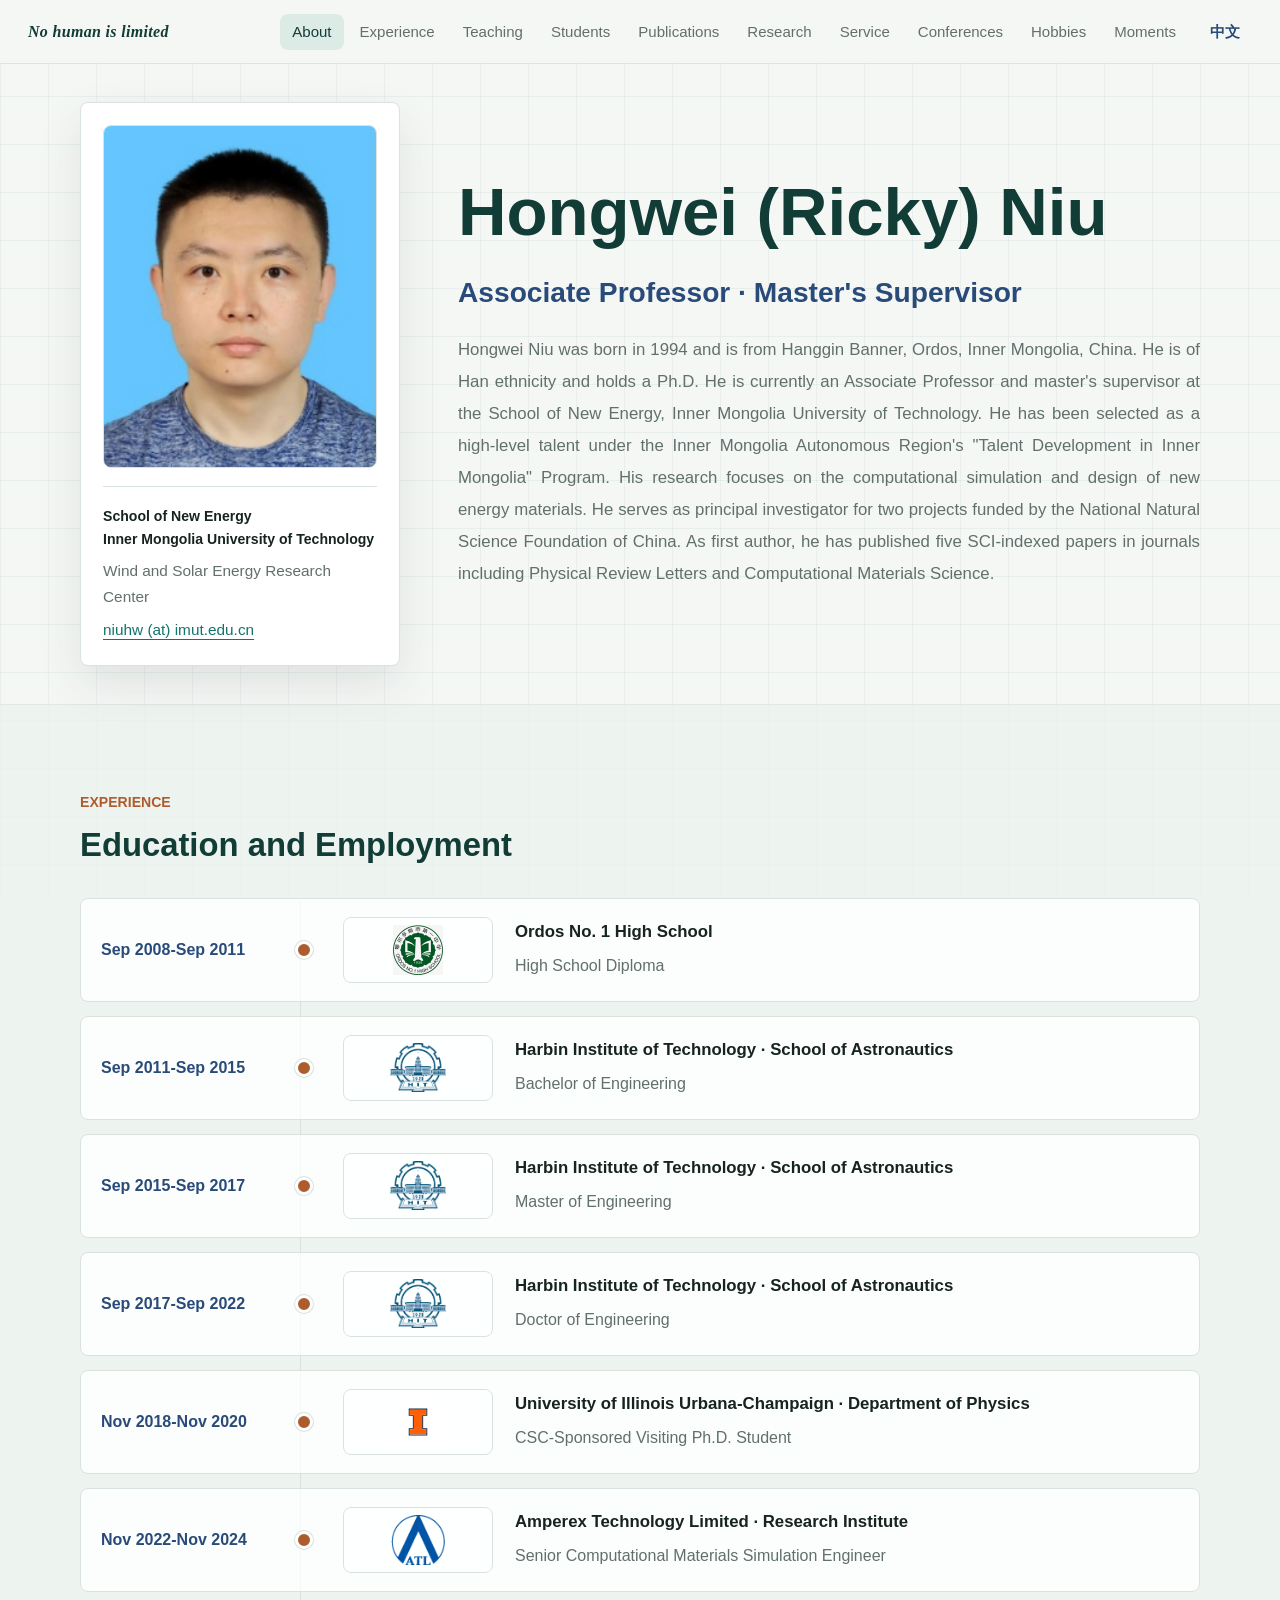
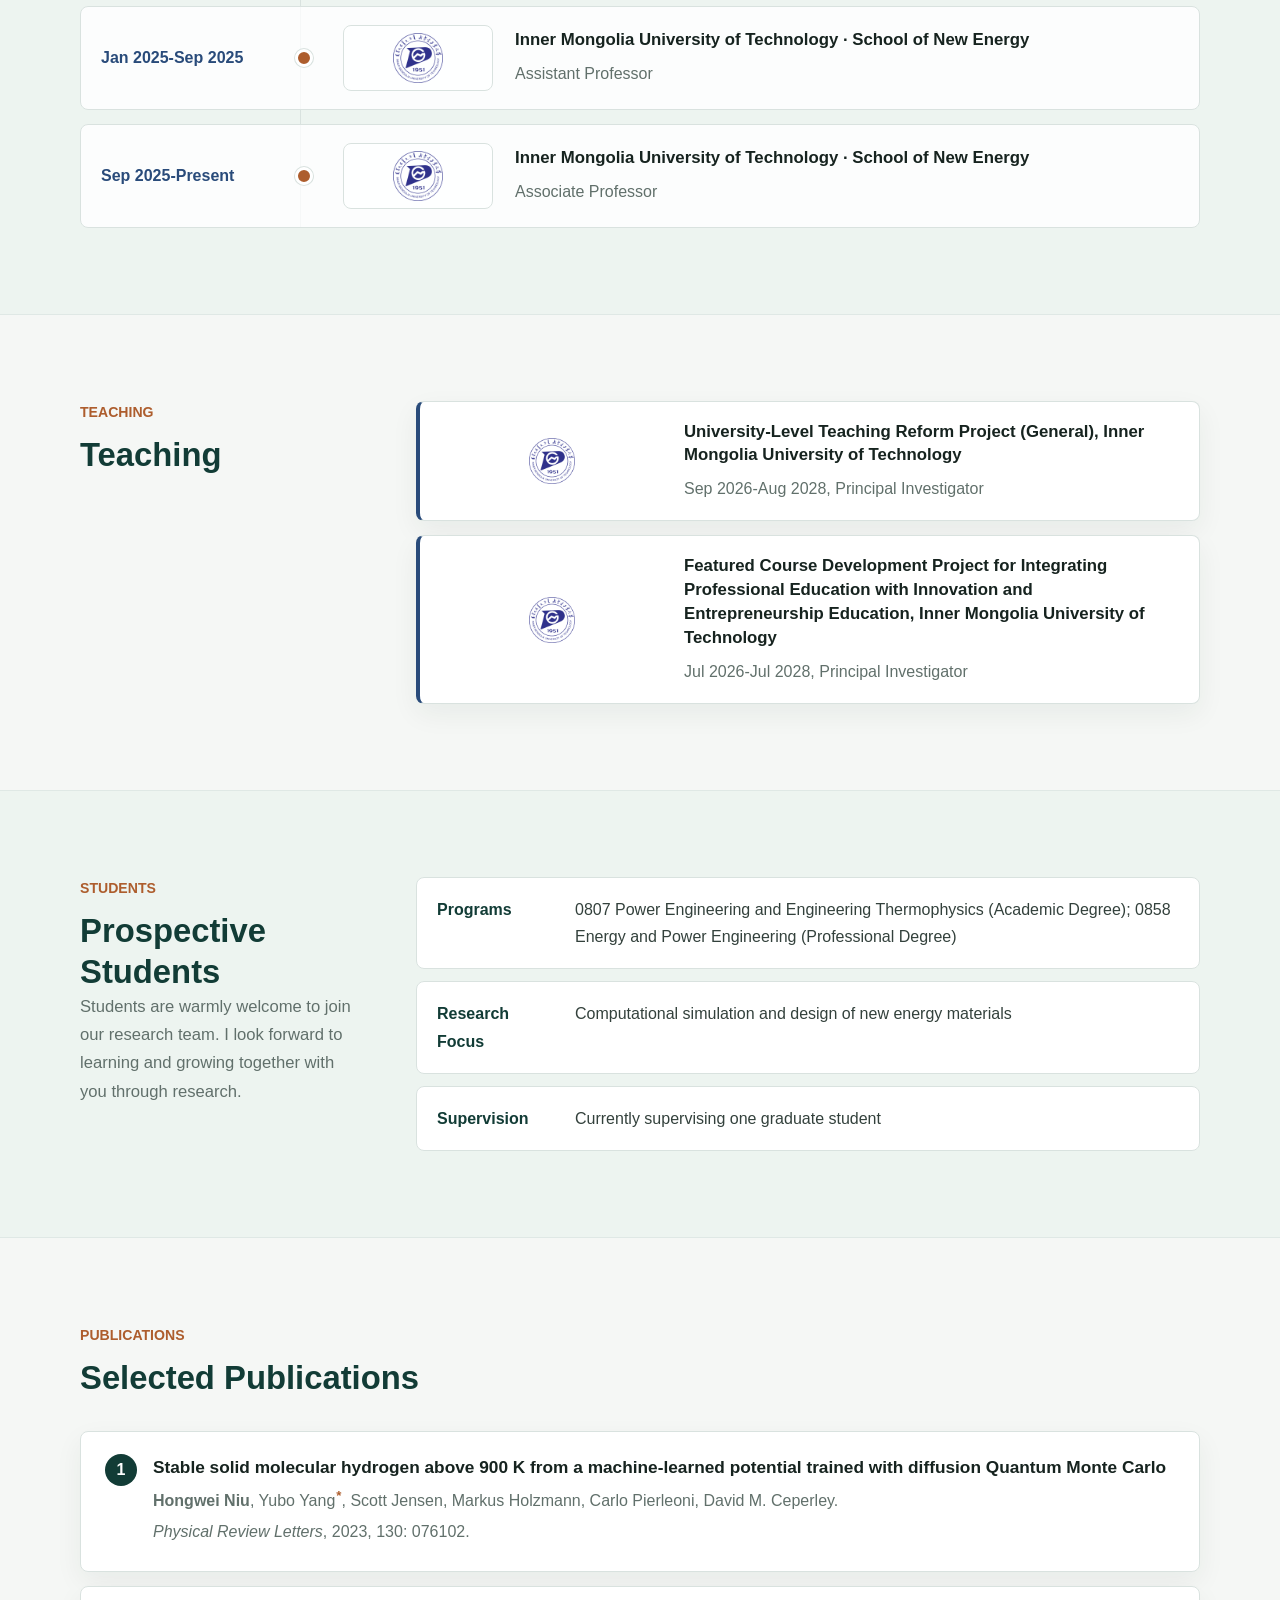
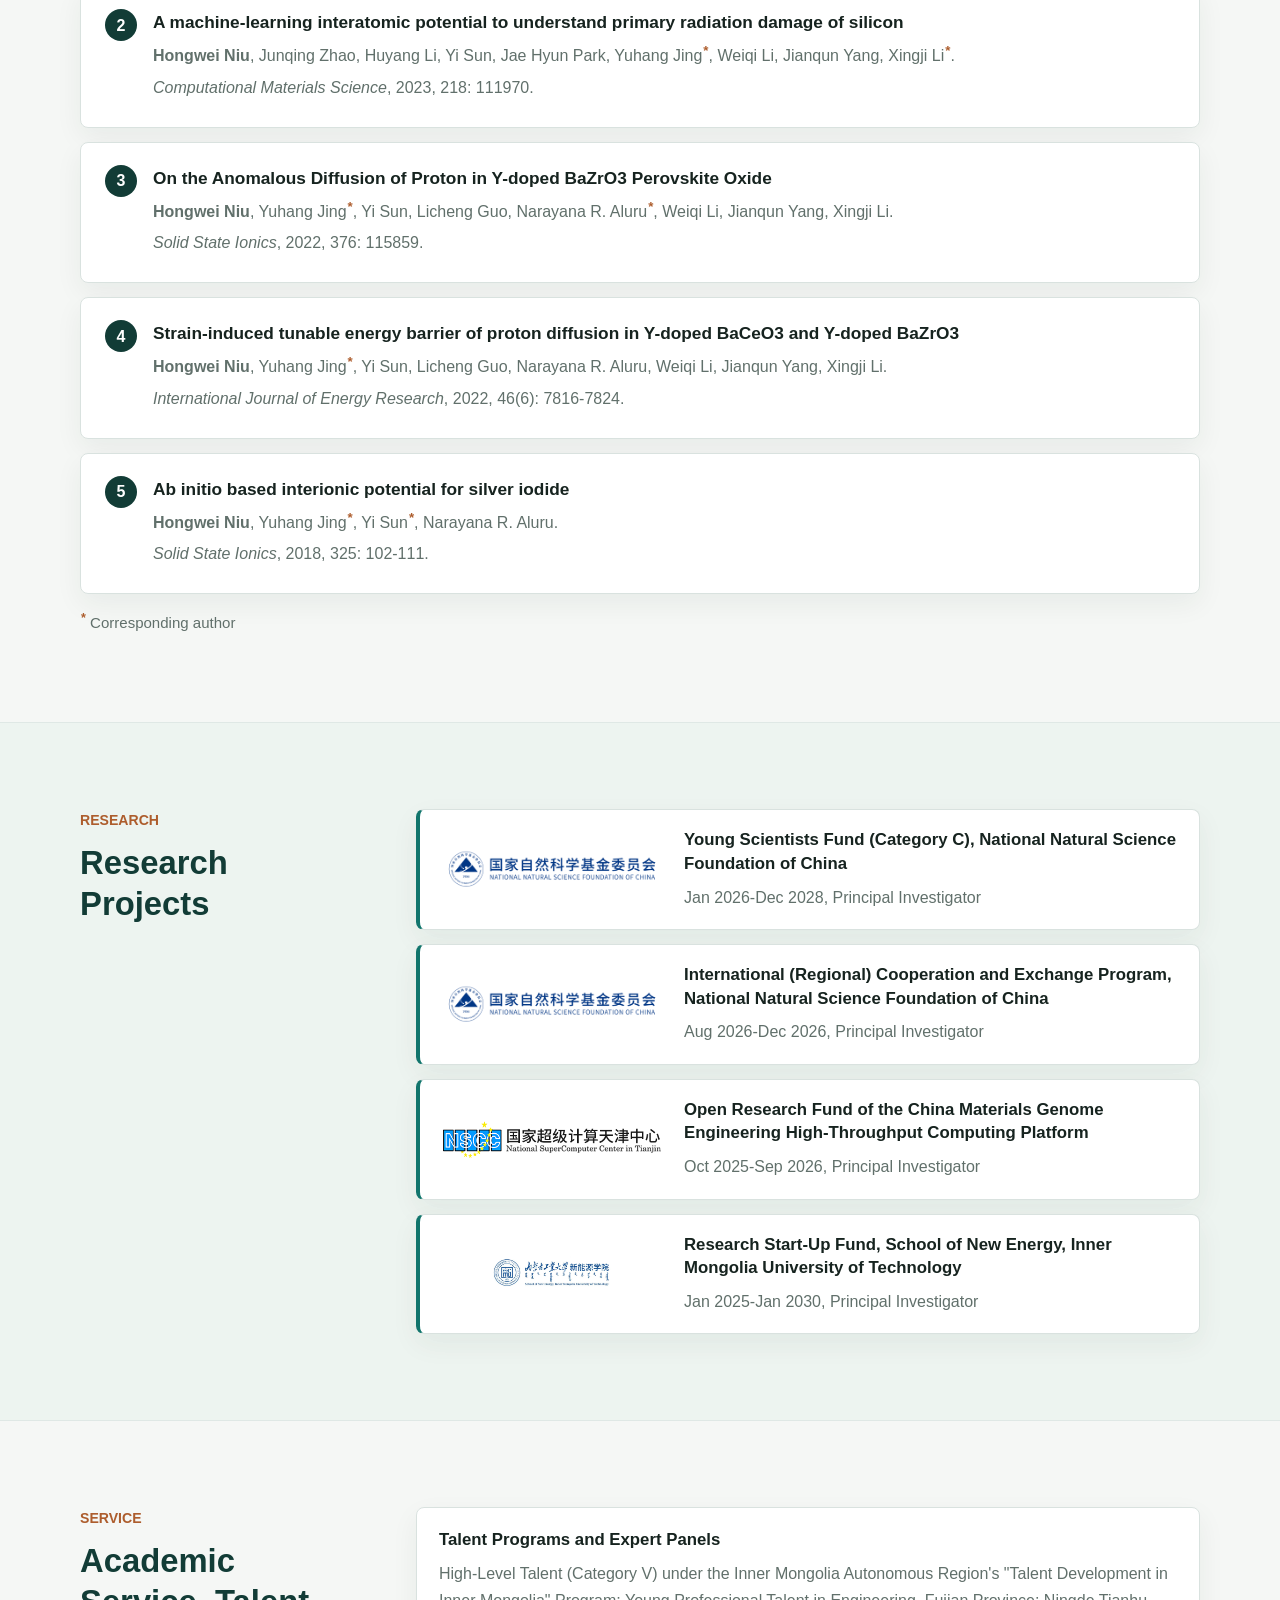
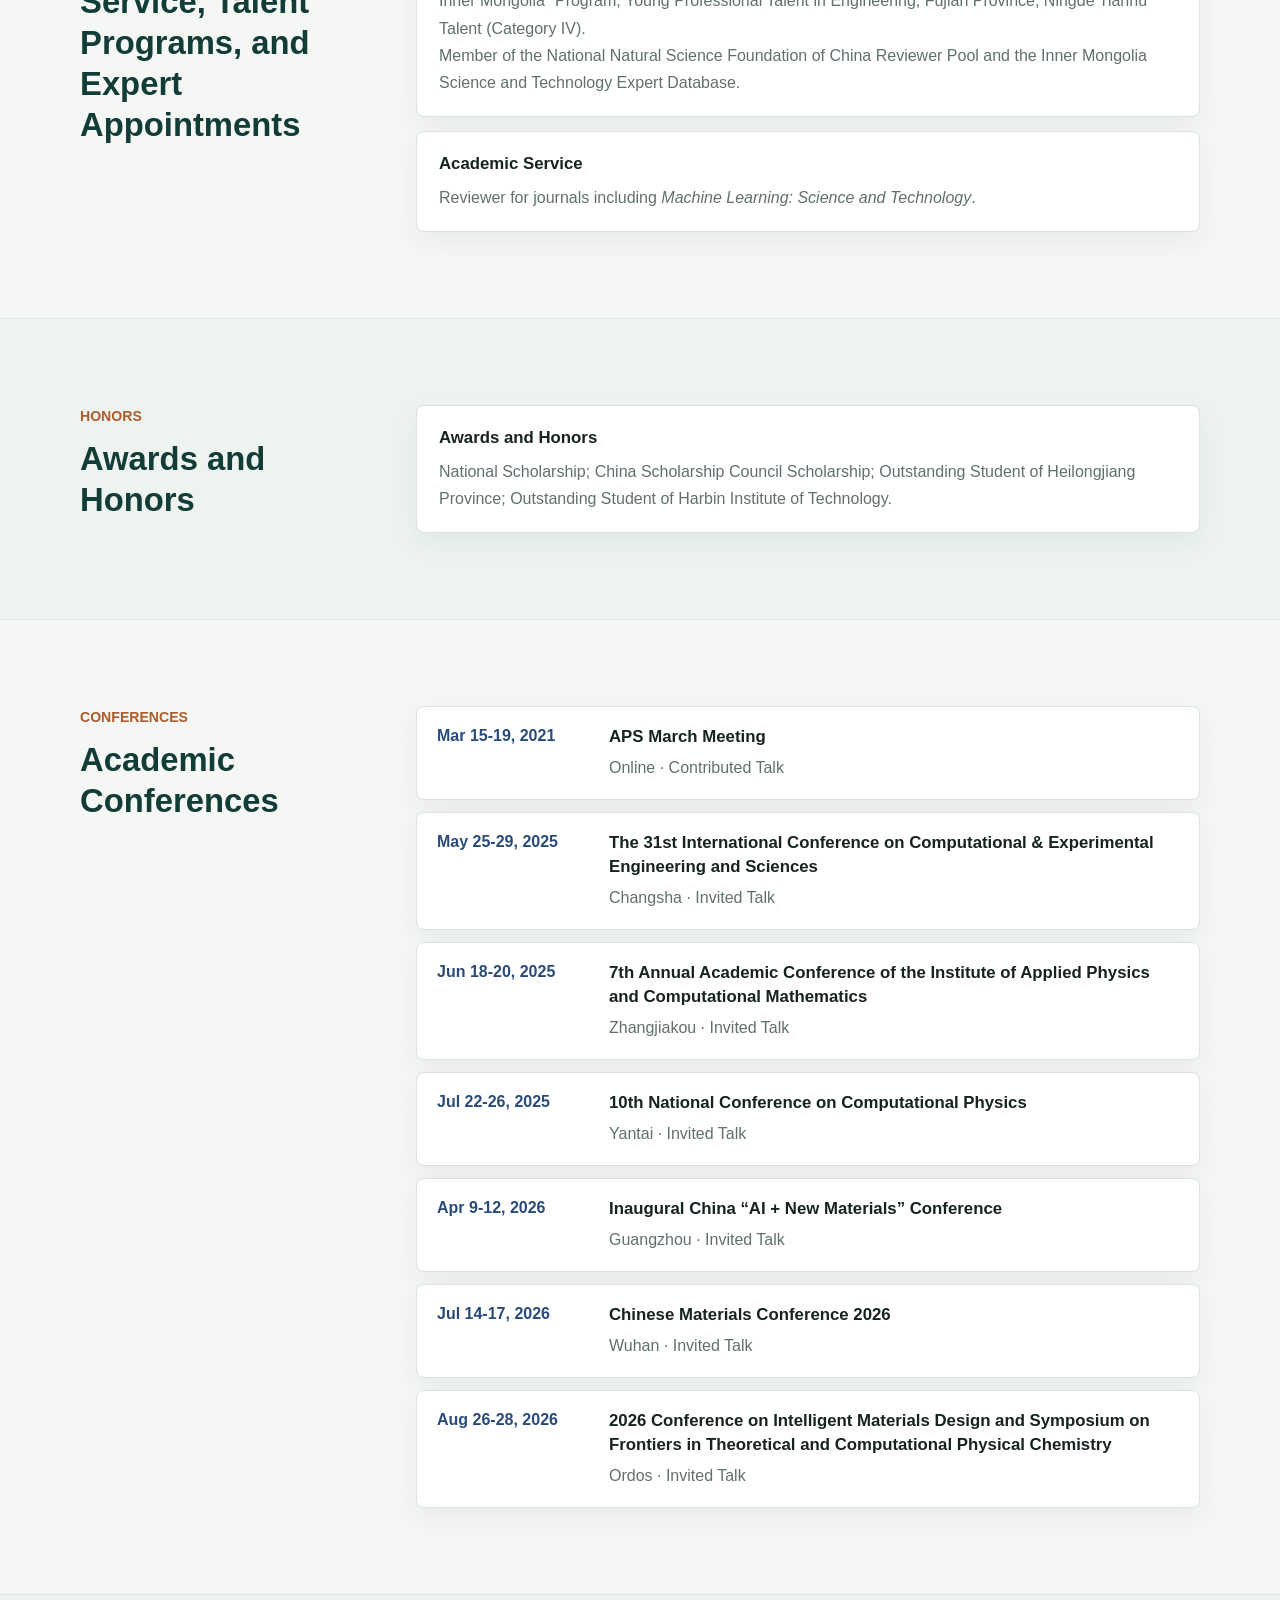
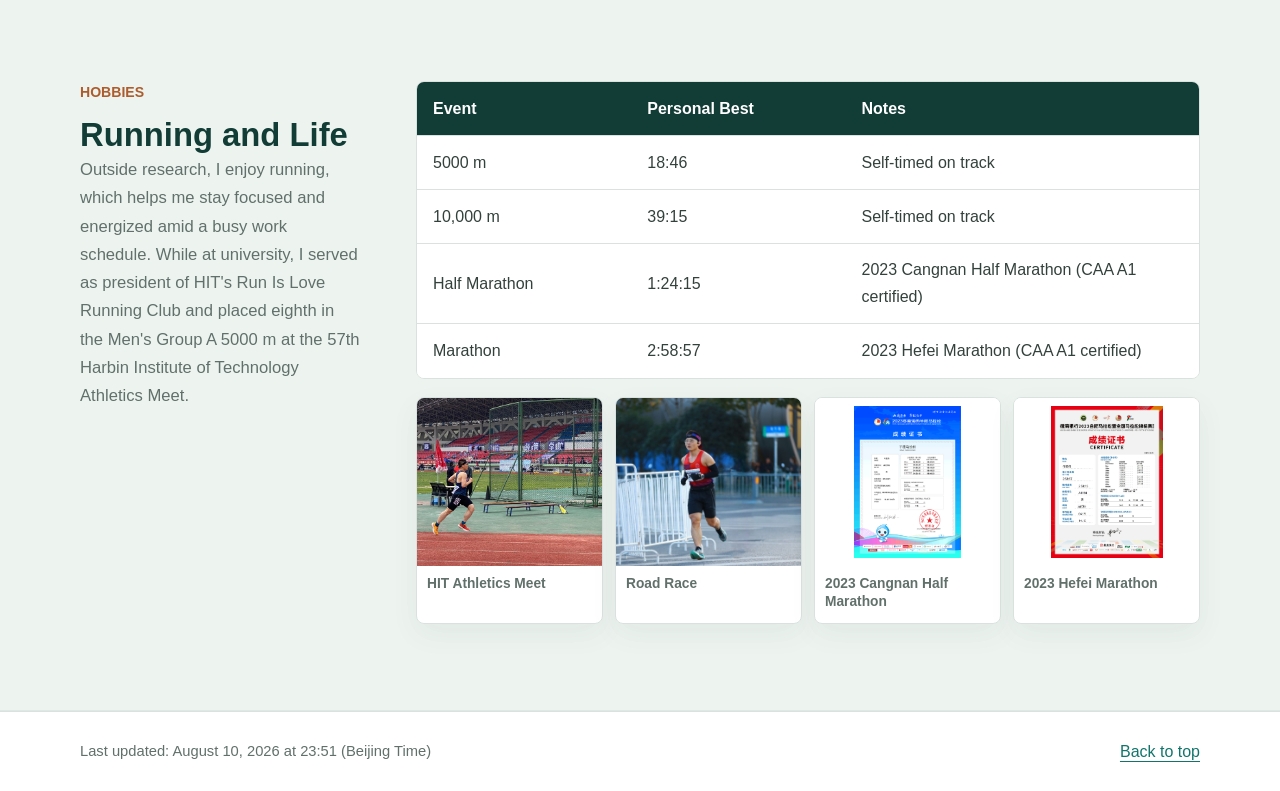
==== commit 4f43dae9: "Add teaching and research updates" ====
--- a/en.html
+++ b/en.html
@@ -32,7 +32,7 @@
         "name": "Hongwei (Ricky) Niu | Academic Homepage",
         "description": "Hongwei (Ricky) Niu is an Associate Professor and master's supervisor at the School of New Energy, Inner Mongolia University of Technology.",
         "inLanguage": "en",
-        "dateModified": "2026-08-10T23:51:16+08:00",
+        "dateModified": "2026-08-31",
         "mainEntity": {
           "@type": "Person",
           "@id": "https://hongweiniu.github.io/#person",
@@ -62,9 +62,10 @@
       <nav class="site-nav" aria-label="Main navigation">
         <a href="#about">About</a>
         <a href="#experience">Experience</a>
+        <a href="#teaching">Teaching</a>
         <a href="#recruiting">Students</a>
         <a href="#publications">Publications</a>
-        <a href="#projects">Projects</a>
+        <a href="#projects">Research</a>
         <a href="#appointments">Service</a>
         <a href="#conferences">Conferences</a>
         <a href="#hobbies">Hobbies</a>
@@ -106,7 +107,7 @@
           </div>
           <div class="prose">
             <p>
-              Hongwei Niu was born in 1994 and is from Hanggin Banner, Ordos, Inner Mongolia, China. He is of Han ethnicity and holds a Ph.D. He is currently an Associate Professor and master's supervisor at the <a class="institution-link" href="https://xnyxy.imut.edu.cn/" target="_blank" rel="noopener noreferrer">School of New Energy</a>, <a class="institution-link" href="https://www.imut.edu.cn/" target="_blank" rel="noopener noreferrer">Inner Mongolia University of Technology</a>. He has been selected as a high-level talent under the Inner Mongolia Autonomous Region's "Talent Development in Inner Mongolia" Program. His research focuses on the computational simulation and design of new energy materials. He has served as principal investigator for research projects including the Young Scientists Fund (Category C) of the National Natural Science Foundation of China. As first author, he has published five SCI-indexed papers in journals including <em>Physical Review Letters</em> and <em>Computational Materials Science</em>.
+              Hongwei Niu was born in 1994 and is from Hanggin Banner, Ordos, Inner Mongolia, China. He is of Han ethnicity and holds a Ph.D. He is currently an Associate Professor and master's supervisor at the <a class="institution-link" href="https://xnyxy.imut.edu.cn/" target="_blank" rel="noopener noreferrer">School of New Energy</a>, <a class="institution-link" href="https://www.imut.edu.cn/" target="_blank" rel="noopener noreferrer">Inner Mongolia University of Technology</a>. He has been selected as a high-level talent under the Inner Mongolia Autonomous Region's "Talent Development in Inner Mongolia" Program. His research focuses on the computational simulation and design of new energy materials. He serves as principal investigator for two projects funded by the National Natural Science Foundation of China. As first author, he has published five SCI-indexed papers in journals including <em>Physical Review Letters</em> and <em>Computational Materials Science</em>.
             </p>
           </div>
         </div>
@@ -169,7 +170,7 @@
             </article>
             <article>
               <time>Jan 2025-Sep 2025</time>
-              <img class="unit-logo logo-wide" src="assets/logos/imut-logo.png" alt="Inner Mongolia University of Technology logo" />
+              <img class="unit-logo logo-square" src="assets/logos/imut-university-logo.png" alt="Inner Mongolia University of Technology emblem" />
               <div class="timeline-copy">
                 <h3><a class="institution-link" href="https://www.imut.edu.cn/" target="_blank" rel="noopener noreferrer">Inner Mongolia University of Technology</a> · <a class="institution-link" href="https://xnyxy.imut.edu.cn/" target="_blank" rel="noopener noreferrer">School of New Energy</a></h3>
                 <p>Assistant Professor</p>
@@ -177,7 +178,7 @@
             </article>
             <article>
               <time>Sep 2025-Present</time>
-              <img class="unit-logo logo-wide" src="assets/logos/imut-logo.png" alt="Inner Mongolia University of Technology logo" />
+              <img class="unit-logo logo-square" src="assets/logos/imut-university-logo.png" alt="Inner Mongolia University of Technology emblem" />
               <div class="timeline-copy">
                 <h3><a class="institution-link" href="https://www.imut.edu.cn/" target="_blank" rel="noopener noreferrer">Inner Mongolia University of Technology</a> · <a class="institution-link" href="https://xnyxy.imut.edu.cn/" target="_blank" rel="noopener noreferrer">School of New Energy</a></h3>
                 <p>Associate Professor</p>
@@ -187,7 +188,32 @@
         </div>
       </section>
 
-      <section id="recruiting" class="section-band">
+      <section id="teaching" class="section-band">
+        <div class="container split-section">
+          <div>
+            <p class="section-kicker">Teaching</p>
+            <h2>Teaching</h2>
+          </div>
+          <div class="project-list teaching-list">
+            <article class="project-item">
+              <img class="project-visual" src="assets/logos/imut-university-logo.png" alt="Inner Mongolia University of Technology emblem" />
+              <div class="project-copy">
+                <h3>University-Level Teaching Reform Project (General), Inner Mongolia University of Technology</h3>
+                <p>Sep 2026-Aug 2028, Principal Investigator</p>
+              </div>
+            </article>
+            <article class="project-item">
+              <img class="project-visual" src="assets/logos/imut-university-logo.png" alt="Inner Mongolia University of Technology emblem" />
+              <div class="project-copy">
+                <h3>Featured Course Development Project for Integrating Professional Education with Innovation and Entrepreneurship Education, Inner Mongolia University of Technology</h3>
+                <p>Jul 2026-Jul 2028, Principal Investigator</p>
+              </div>
+            </article>
+          </div>
+        </div>
+      </section>
+
+      <section id="recruiting" class="section-band tinted">
         <div class="container recruiting-layout">
           <div>
             <p class="section-kicker">Students</p>
@@ -213,7 +239,7 @@
         </div>
       </section>
 
-      <section id="publications" class="section-band tinted">
+      <section id="publications" class="section-band">
         <div class="container">
           <div class="section-heading">
             <p class="section-kicker">Publications</p>
@@ -258,11 +284,11 @@
         </div>
       </section>
 
-      <section id="projects" class="section-band">
+      <section id="projects" class="section-band tinted">
         <div class="container split-section">
           <div>
-            <p class="section-kicker">Projects</p>
-            <h2>Teaching and Research Projects</h2>
+            <p class="section-kicker">Research</p>
+            <h2>Research Projects</h2>
           </div>
           <div class="project-list">
             <article class="project-item">
@@ -273,6 +299,13 @@
               </div>
             </article>
             <article class="project-item">
+              <img class="project-visual" src="assets/projects/nsfc-logo.png" alt="National Natural Science Foundation of China logo" />
+              <div class="project-copy">
+                <h3>International (Regional) Cooperation and Exchange Program, National Natural Science Foundation of China</h3>
+                <p>Aug 2026-Dec 2026, Principal Investigator</p>
+              </div>
+            </article>
+            <article class="project-item">
               <img class="project-visual" src="assets/projects/tianhe-logo.png" alt="National Supercomputer Center in Tianjin logo" />
               <div class="project-copy">
                 <h3>Open Research Fund of the China Materials Genome Engineering High-Throughput Computing Platform</h3>
@@ -290,7 +323,7 @@
         </div>
       </section>
 
-      <section id="appointments" class="section-band tinted">
+      <section id="appointments" class="section-band">
         <div class="container two-column">
           <div>
             <p class="section-kicker">Service</p>
@@ -310,7 +343,7 @@
         </div>
       </section>
 
-      <section id="honors" class="section-band">
+      <section id="honors" class="section-band tinted">
         <div class="container two-column">
           <div>
             <p class="section-kicker">Honors</p>
@@ -325,7 +358,7 @@
         </div>
       </section>
 
-      <section id="conferences" class="section-band tinted">
+      <section id="conferences" class="section-band">
         <div class="container two-column">
           <div>
             <p class="section-kicker">Conferences</p>
@@ -385,7 +418,7 @@
         </div>
       </section>
 
-      <section id="hobbies" class="section-band">
+      <section id="hobbies" class="section-band tinted">
         <div class="container running-layout">
           <div>
             <p class="section-kicker">Hobbies</p>
--- a/styles.css
+++ b/styles.css
@@ -518,6 +518,10 @@
   border-left: 4px solid var(--accent);
 }
 
+.teaching-list .project-item {
+  border-left-color: var(--blue);
+}
+
 .project-visual {
   width: 220px;
   max-width: 100%;
@@ -1205,14 +1209,14 @@
   }
 
   .project-item {
-    grid-template-columns: 118px minmax(0, 1fr);
+    grid-template-columns: minmax(0, 1fr);
     gap: 12px;
     padding: 16px;
   }
 
   .project-visual {
-    width: 118px;
-    height: 40px;
+    width: min(220px, 100%);
+    height: 46px;
   }
 
   .publication-item {
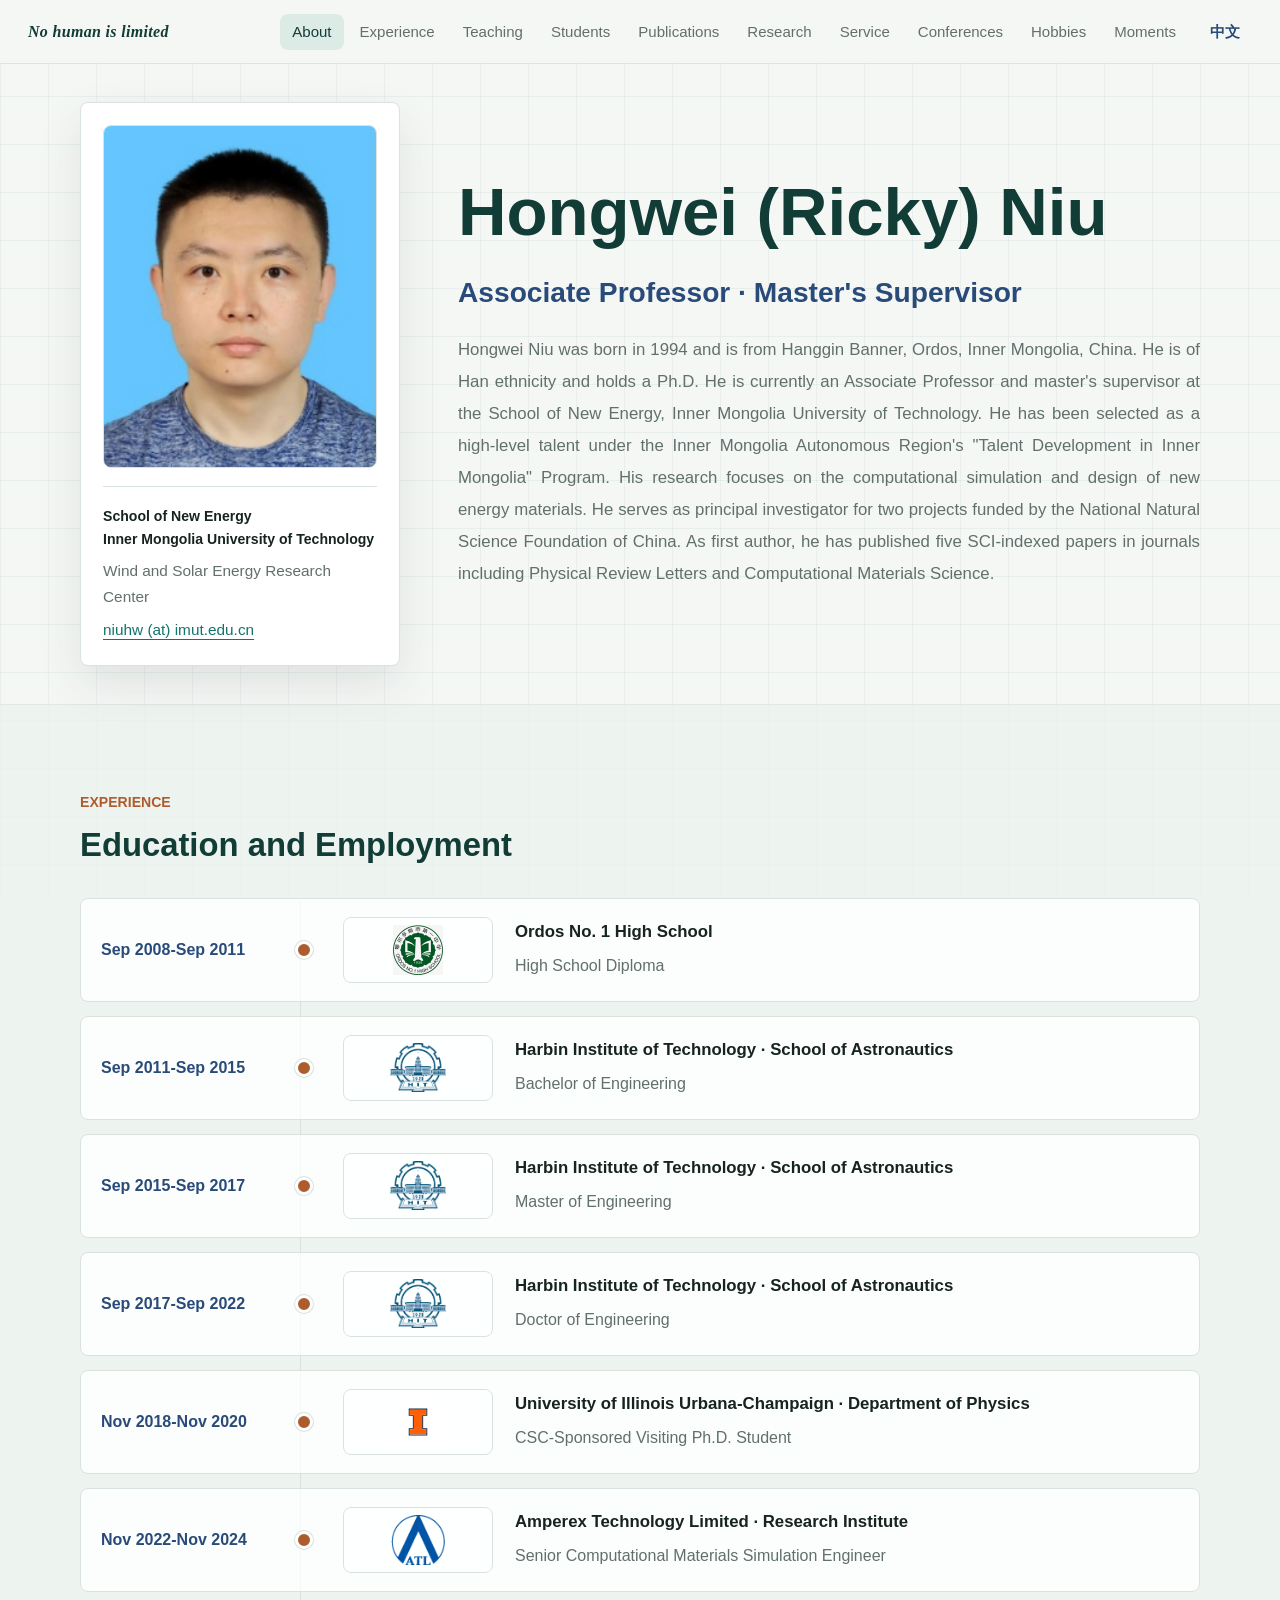
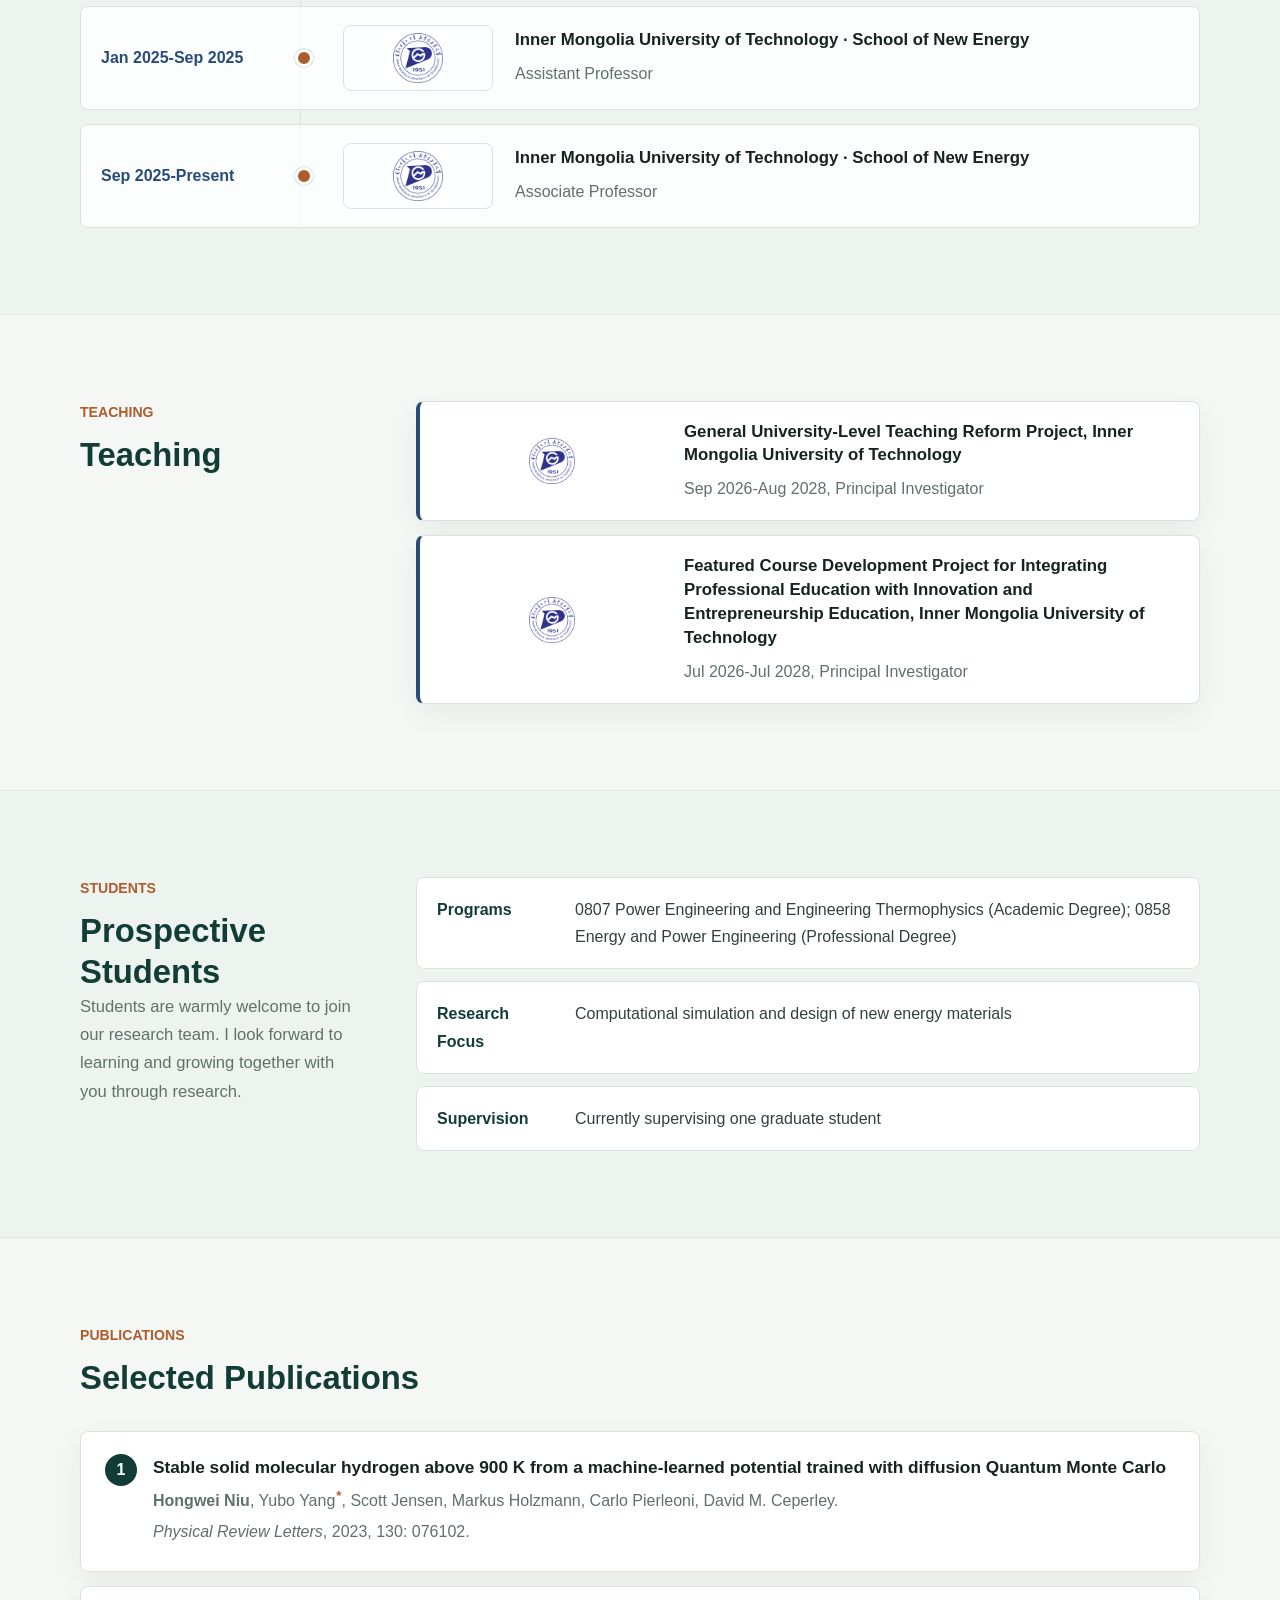
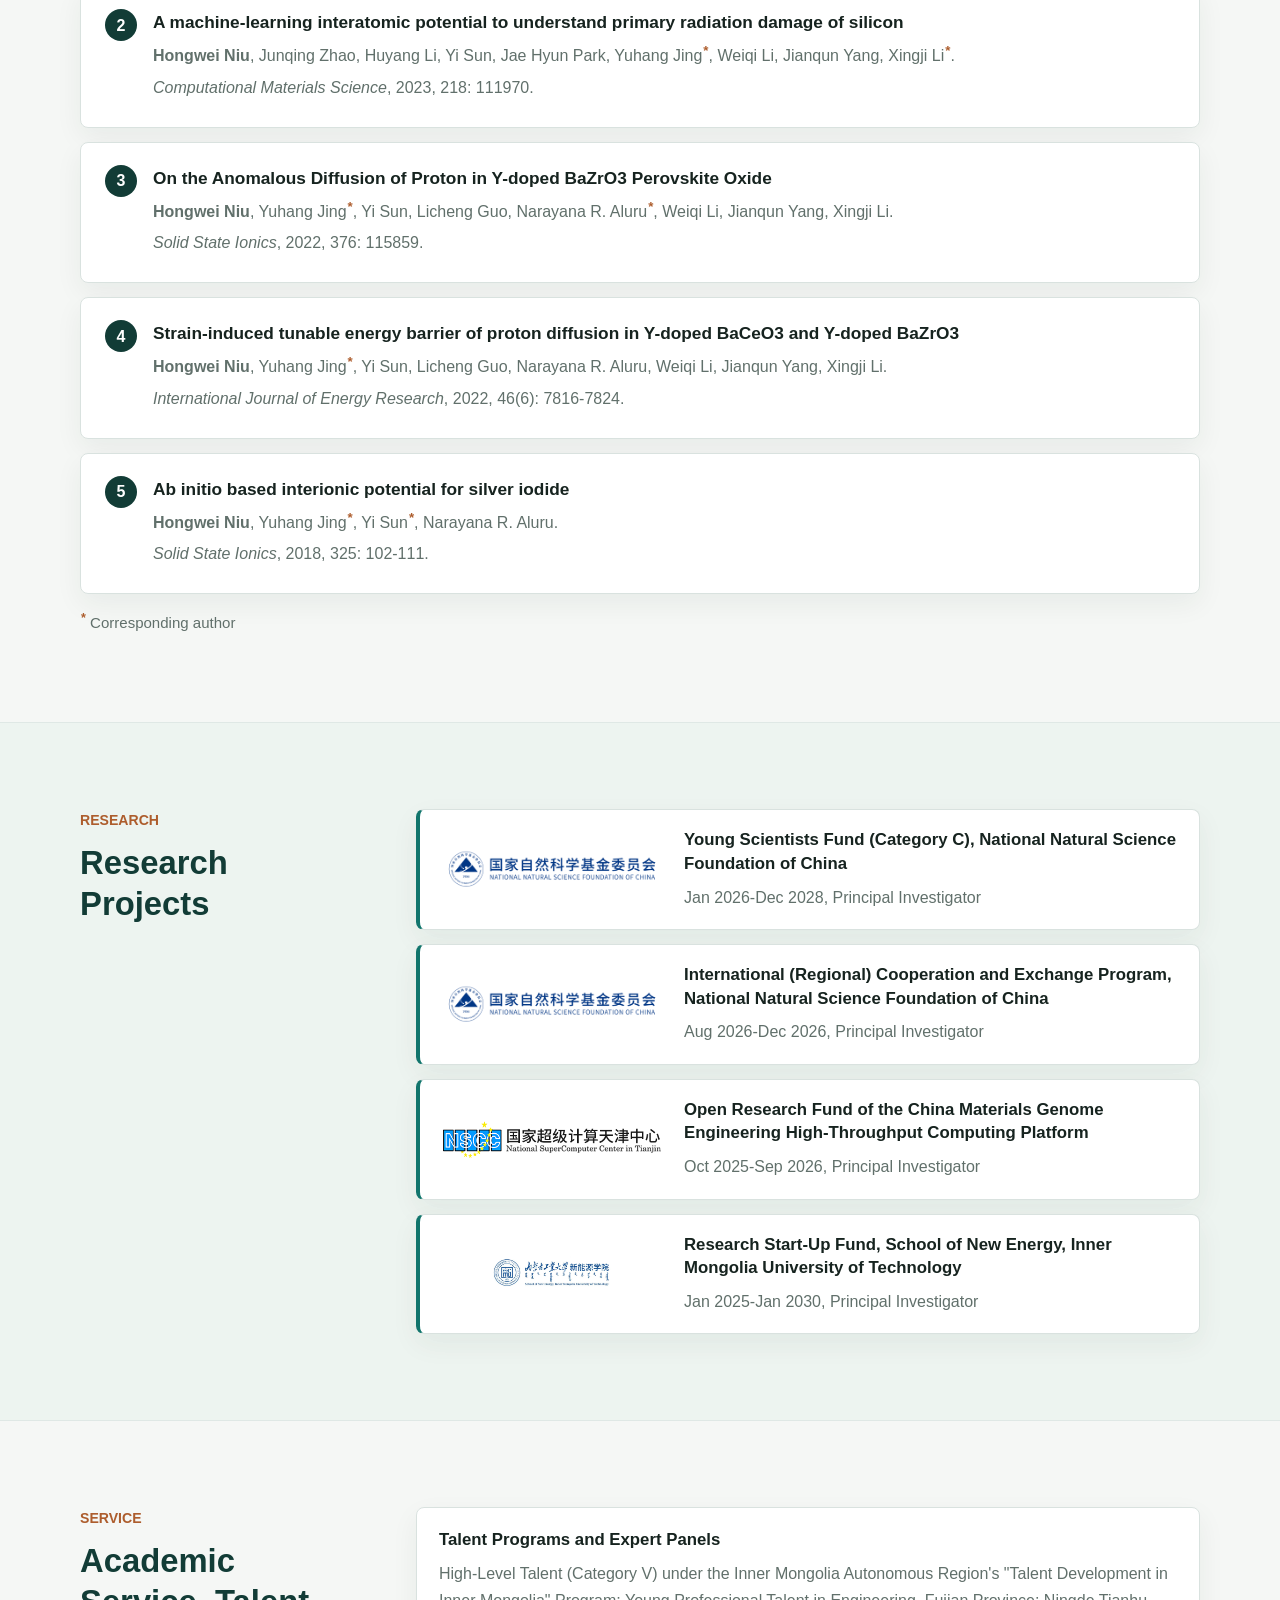
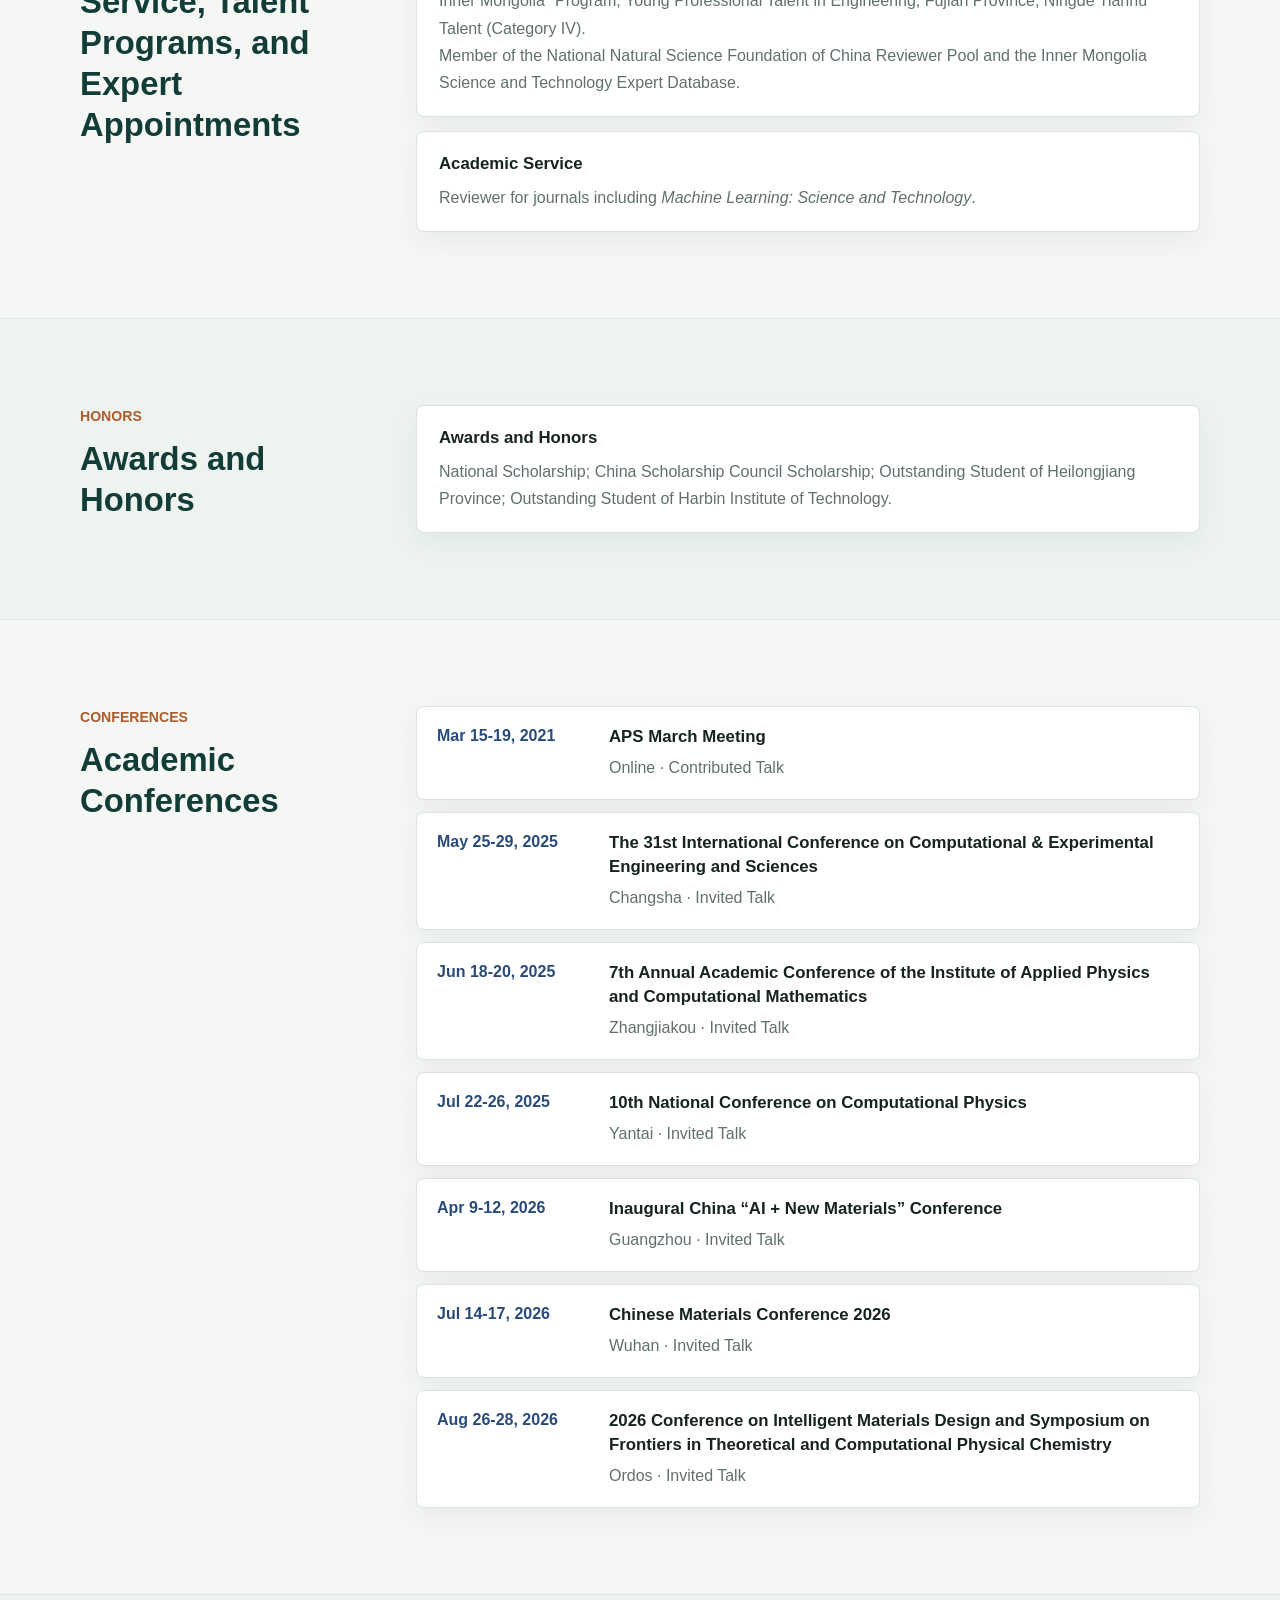
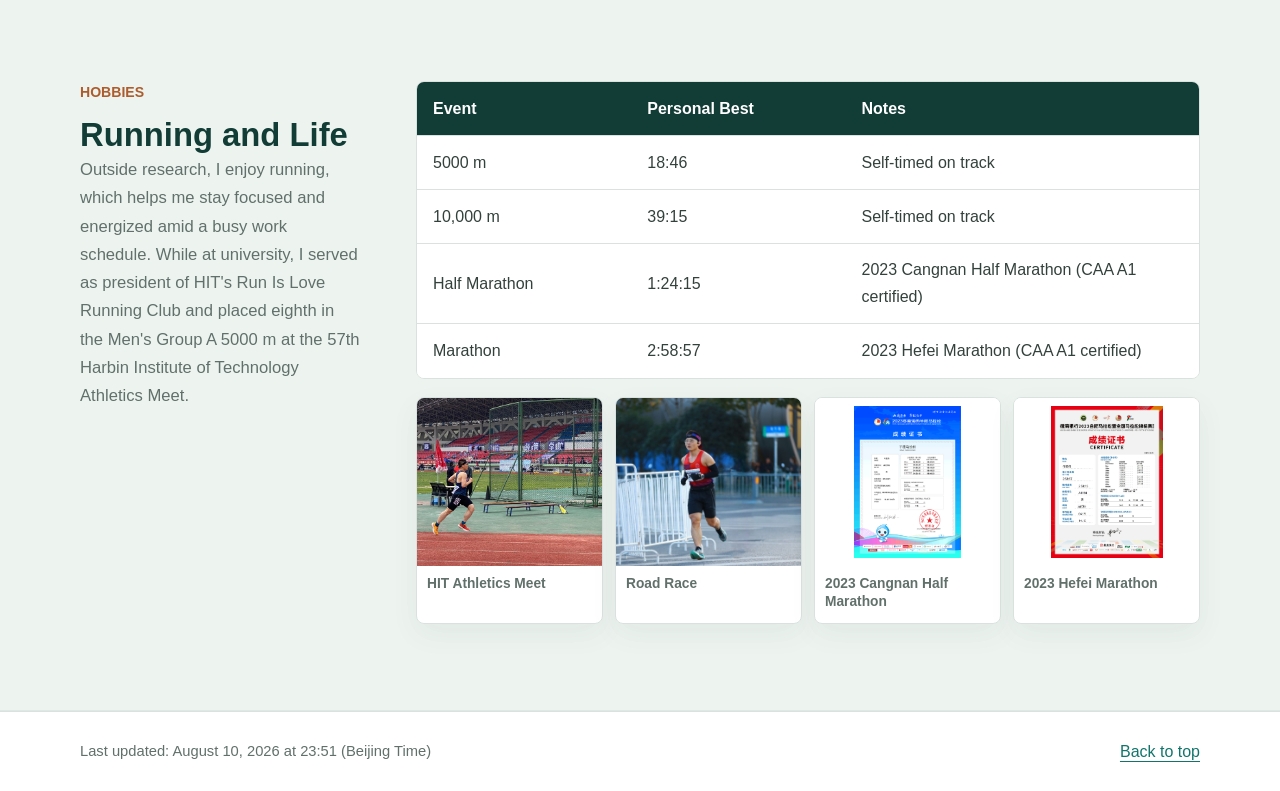
==== commit 1ea9034a: "Refine teaching project title" ====
--- a/en.html
+++ b/en.html
@@ -32,7 +32,7 @@
         "name": "Hongwei (Ricky) Niu | Academic Homepage",
         "description": "Hongwei (Ricky) Niu is an Associate Professor and master's supervisor at the School of New Energy, Inner Mongolia University of Technology.",
         "inLanguage": "en",
-        "dateModified": "2026-08-31",
+        "dateModified": "2026-09-07",
         "mainEntity": {
           "@type": "Person",
           "@id": "https://hongweiniu.github.io/#person",
@@ -198,7 +198,7 @@
             <article class="project-item">
               <img class="project-visual" src="assets/logos/imut-university-logo.png" alt="Inner Mongolia University of Technology emblem" />
               <div class="project-copy">
-                <h3>University-Level Teaching Reform Project (General), Inner Mongolia University of Technology</h3>
+                <h3>General University-Level Teaching Reform Project, Inner Mongolia University of Technology</h3>
                 <p>Sep 2026-Aug 2028, Principal Investigator</p>
               </div>
             </article>
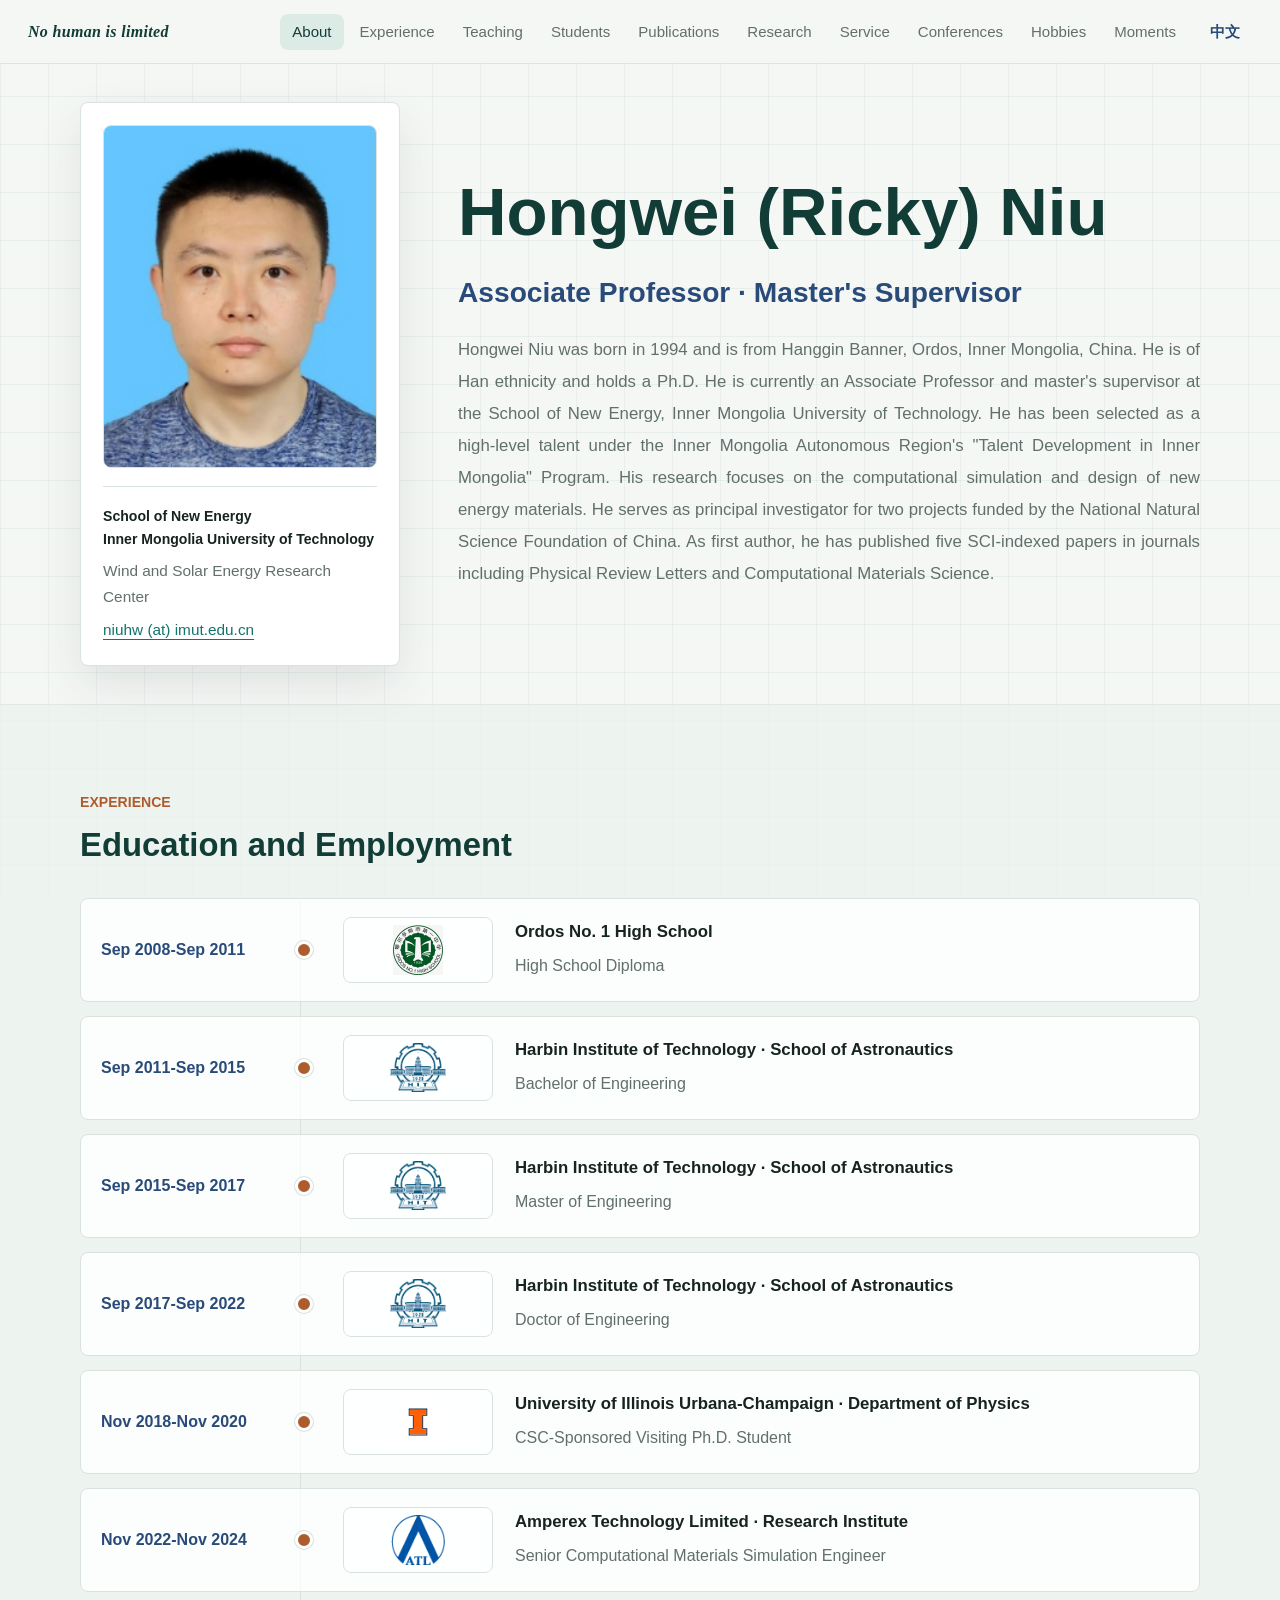
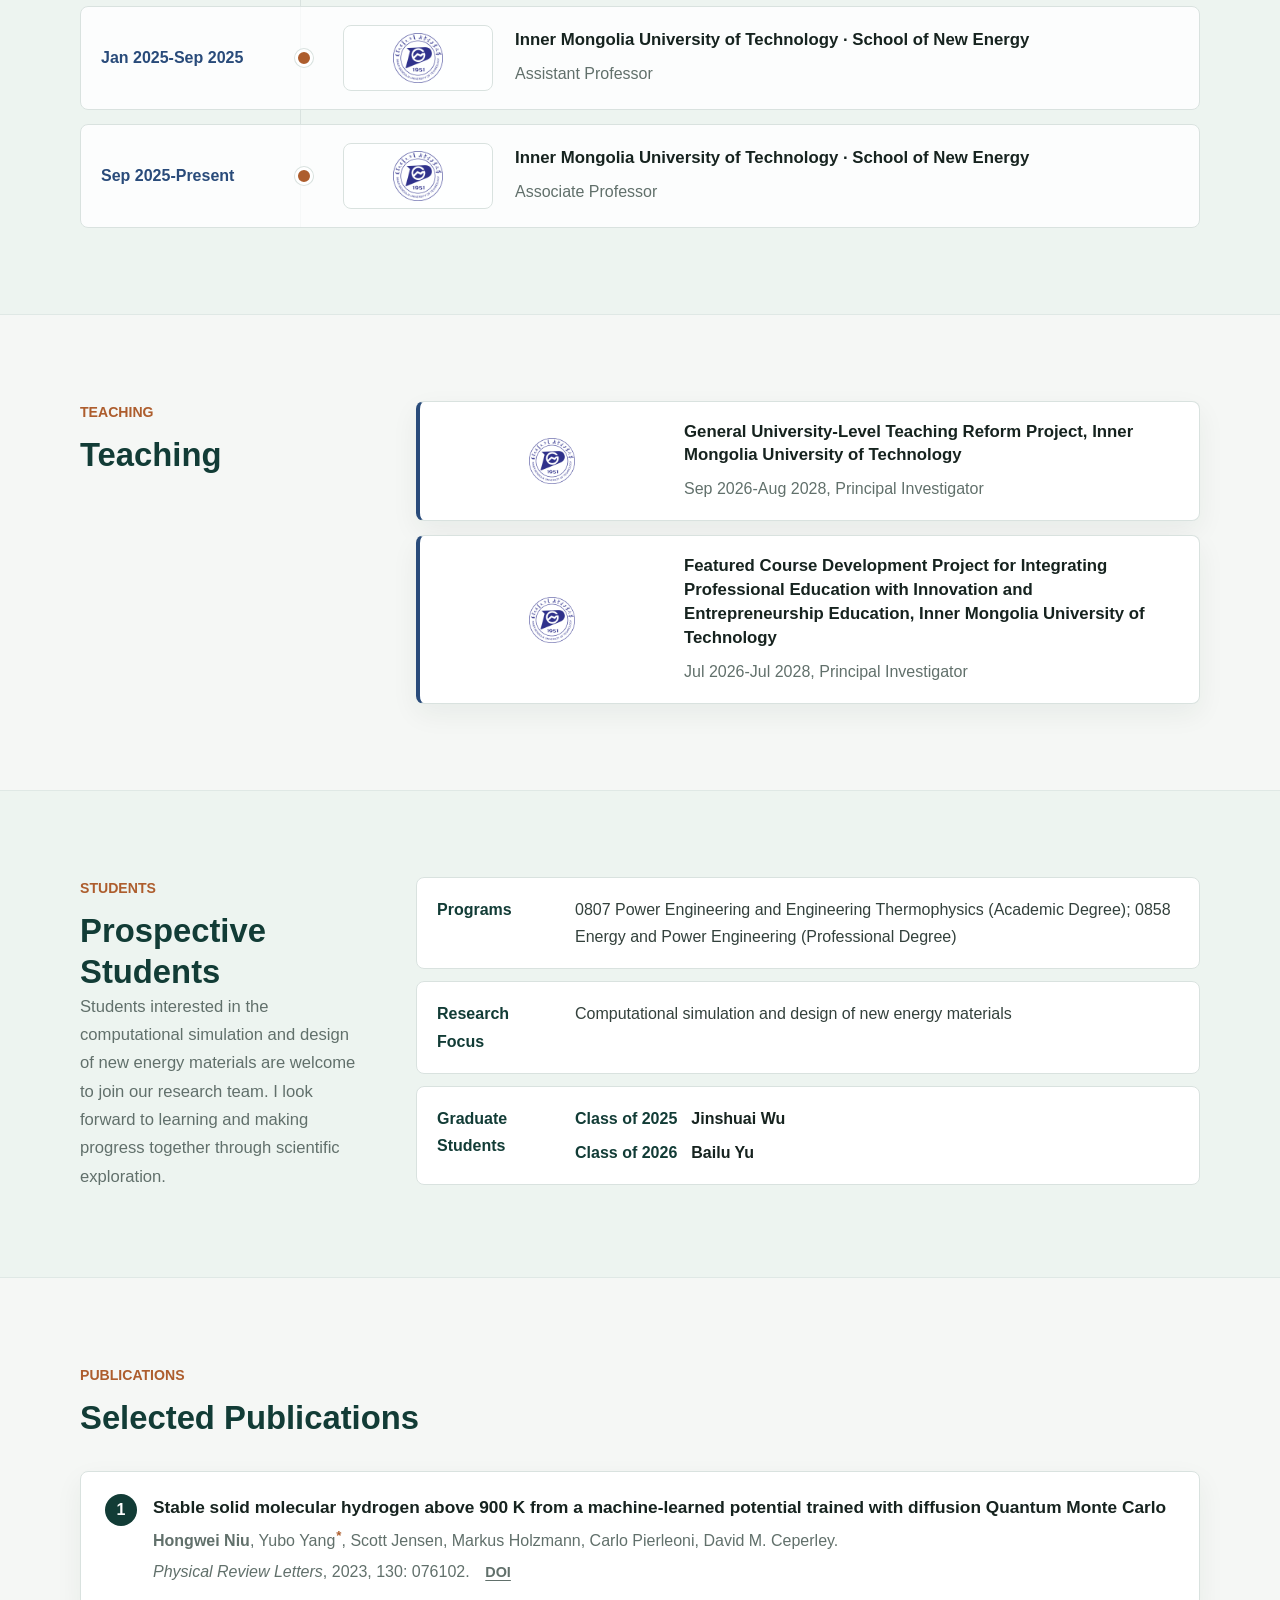
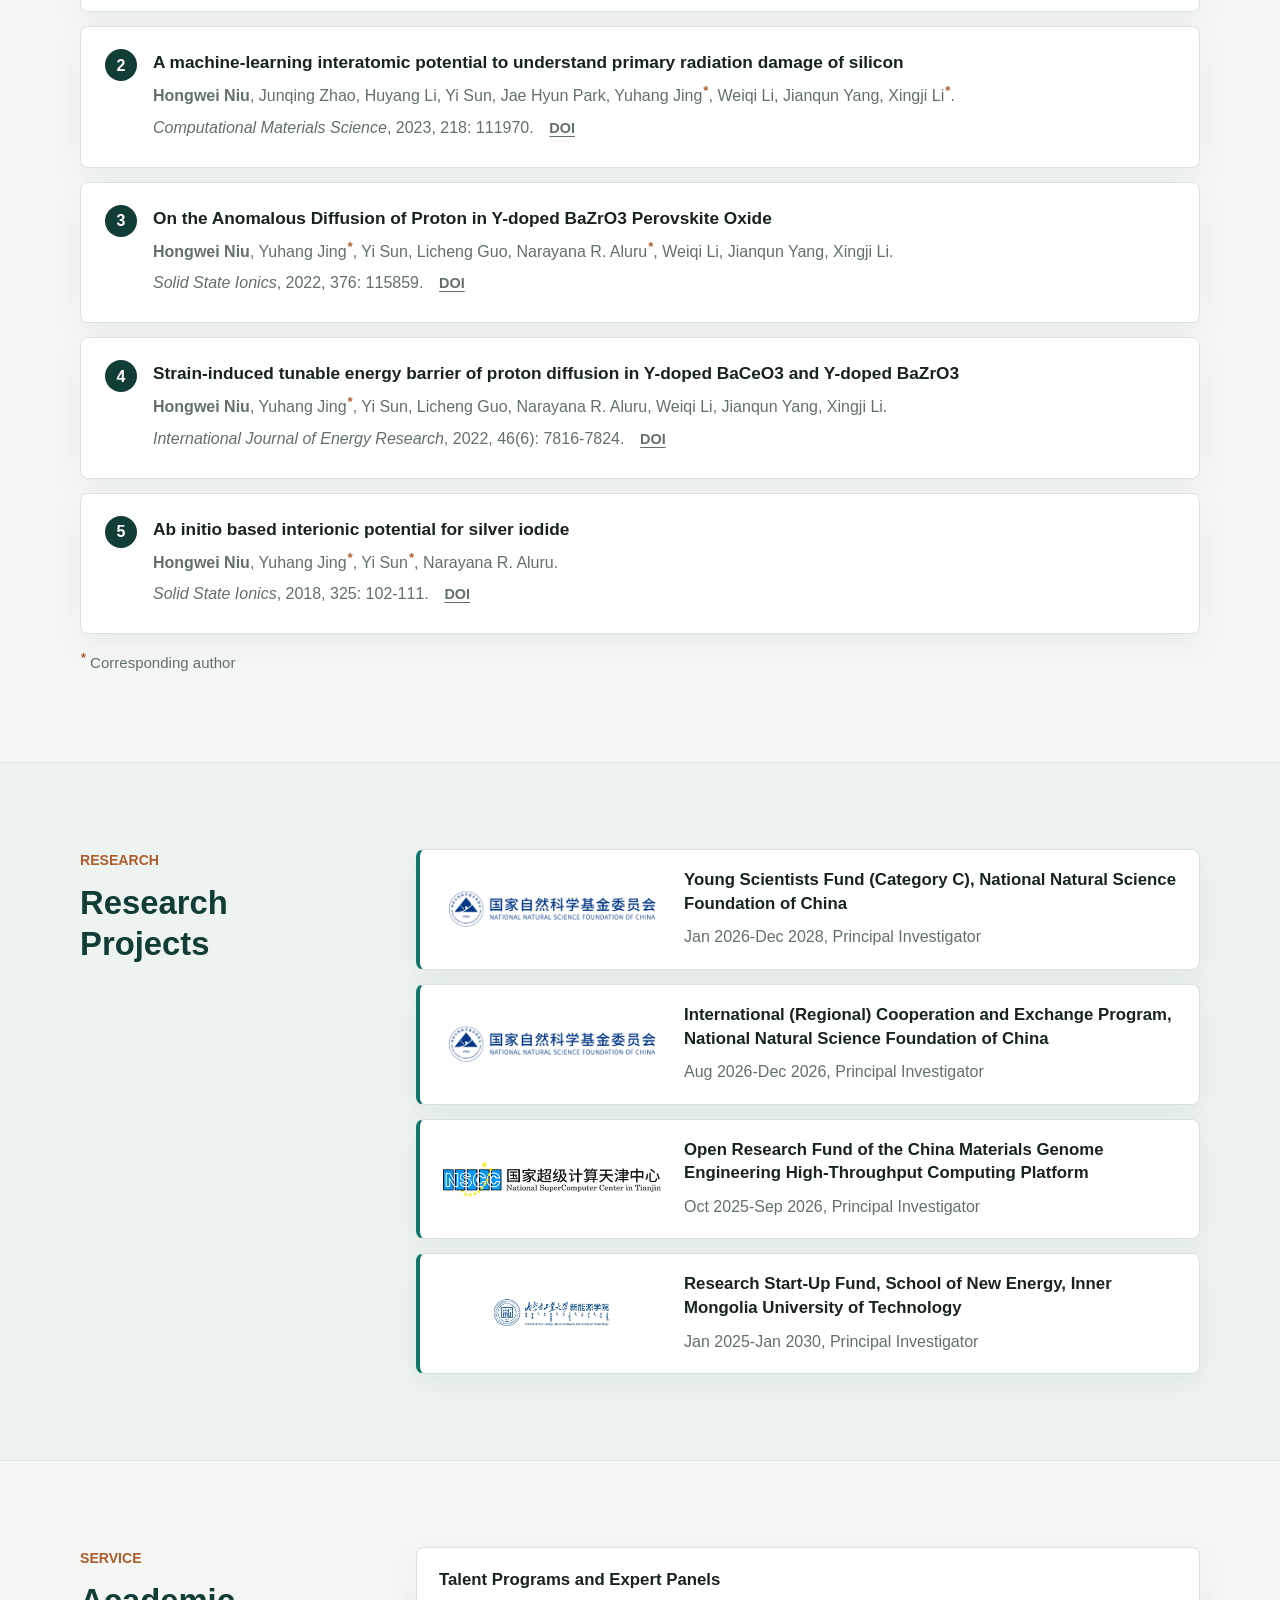
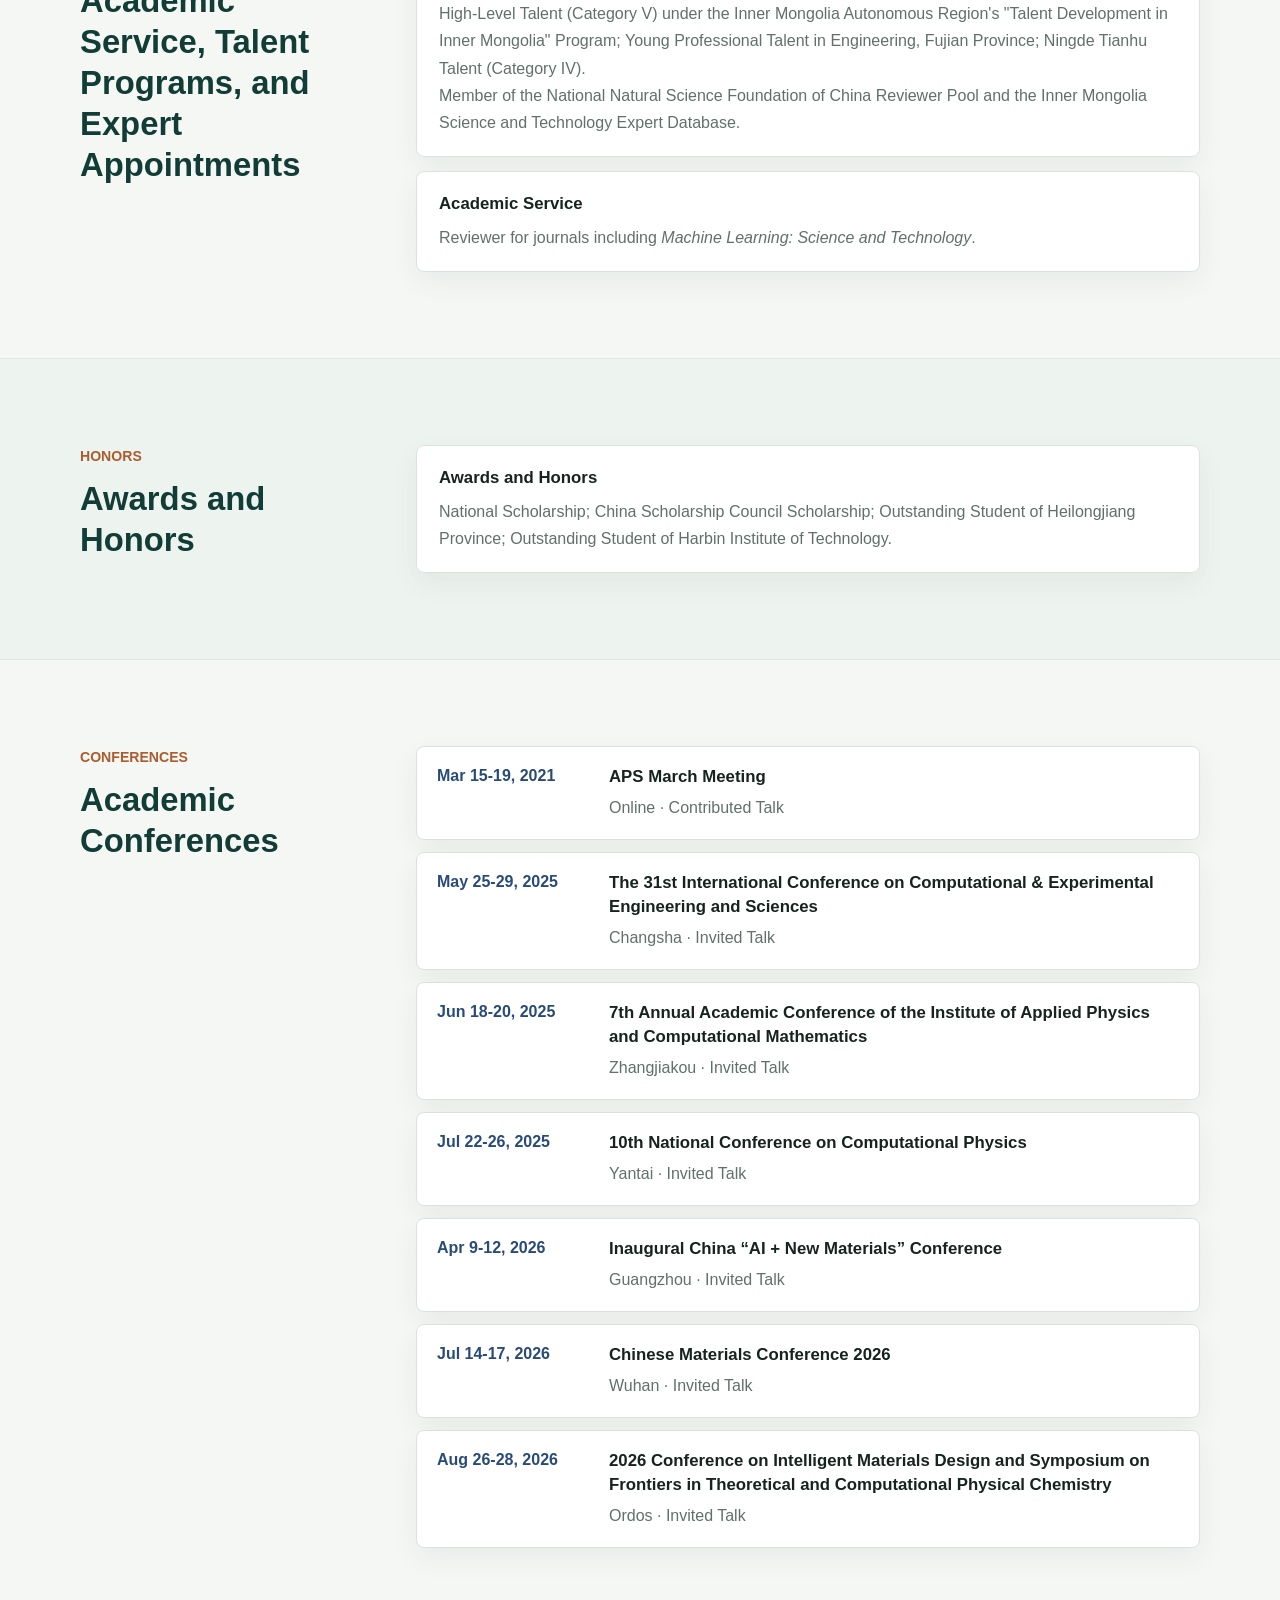
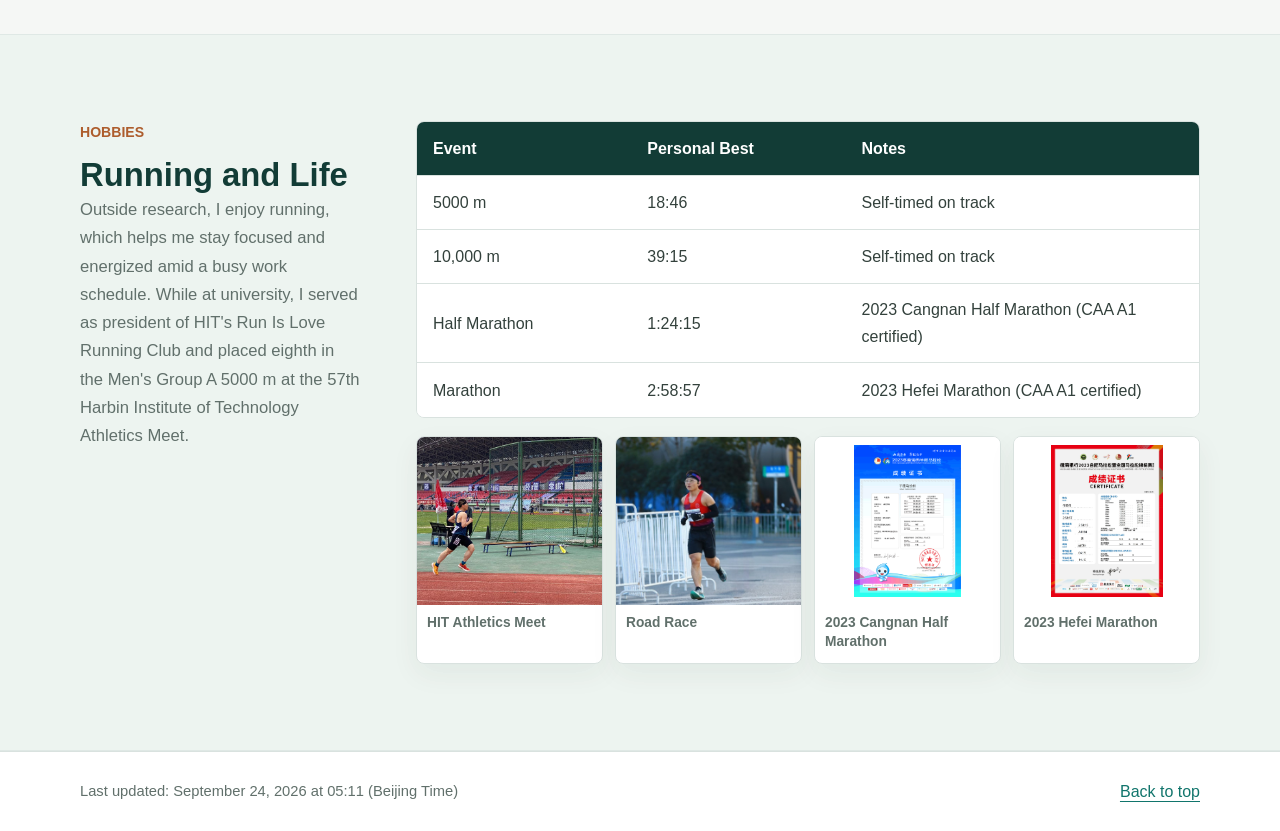
==== commit 4dfcf5ac: "Link publication PDFs and update student roster" ====
--- a/en.html
+++ b/en.html
@@ -32,7 +32,7 @@
         "name": "Hongwei (Ricky) Niu | Academic Homepage",
         "description": "Hongwei (Ricky) Niu is an Associate Professor and master's supervisor at the School of New Energy, Inner Mongolia University of Technology.",
         "inLanguage": "en",
-        "dateModified": "2026-09-07",
+        "dateModified": "2026-09-24",
         "mainEntity": {
           "@type": "Person",
           "@id": "https://hongweiniu.github.io/#person",
@@ -219,7 +219,7 @@
             <p class="section-kicker">Students</p>
             <h2>Prospective Students</h2>
             <p class="section-note">
-              Students are warmly welcome to join our research team. I look forward to learning and growing together with you through research.
+              Students interested in the computational simulation and design of new energy materials are welcome to join our research team. I look forward to learning and making progress together through scientific exploration.
             </p>
           </div>
           <div class="info-list">
@@ -232,8 +232,11 @@
               <p>Computational simulation and design of new energy materials</p>
             </div>
             <div class="info-row">
-              <span>Supervision</span>
-              <p>Currently supervising one graduate student</p>
+              <span>Graduate Students</span>
+              <ul class="student-list">
+                <li><span>Class of 2025</span><strong>Jinshuai Wu</strong></li>
+                <li><span>Class of 2026</span><strong>Bailu Yu</strong></li>
+              </ul>
             </div>
           </div>
         </div>
@@ -248,36 +251,36 @@
           <ol class="publication-list">
             <li class="publication-item">
               <p class="pub-title">
-                <a href="https://doi.org/10.1103/PhysRevLett.130.076102" target="_blank" rel="noopener noreferrer">Stable solid molecular hydrogen above 900 K from a machine-learned potential trained with diffusion Quantum Monte Carlo</a>
+                <a href="assets/papers/2023-niu-phys-rev-lett-stable.pdf" target="_blank" rel="noopener noreferrer" type="application/pdf">Stable solid molecular hydrogen above 900 K from a machine-learned potential trained with diffusion Quantum Monte Carlo</a>
               </p>
               <p><strong>Hongwei Niu</strong>, Yubo Yang<sup class="corresponding-mark" title="Corresponding author">*</sup>, Scott Jensen, Markus Holzmann, Carlo Pierleoni, David M. Ceperley.</p>
-              <p><em>Physical Review Letters</em>, 2023, 130: 076102.</p>
+              <p><em>Physical Review Letters</em>, 2023, 130: 076102. <a class="publication-resource-link" href="https://doi.org/10.1103/PhysRevLett.130.076102" target="_blank" rel="noopener noreferrer">DOI</a></p>
             </li>
             <li class="publication-item">
               <p class="pub-title">
-                <a href="https://doi.org/10.1016/j.commatsci.2022.111970" target="_blank" rel="noopener noreferrer">A machine-learning interatomic potential to understand primary radiation damage of silicon</a>
+                <a href="assets/papers/2023-niu-comput-mater-sci-a.pdf" target="_blank" rel="noopener noreferrer" type="application/pdf">A machine-learning interatomic potential to understand primary radiation damage of silicon</a>
               </p>
               <p><strong>Hongwei Niu</strong>, Junqing Zhao, Huyang Li, Yi Sun, Jae Hyun Park, Yuhang Jing<sup class="corresponding-mark" title="Corresponding author">*</sup>, Weiqi Li, Jianqun Yang, Xingji Li<sup class="corresponding-mark" title="Corresponding author">*</sup>.</p>
-              <p><em>Computational Materials Science</em>, 2023, 218: 111970.</p>
+              <p><em>Computational Materials Science</em>, 2023, 218: 111970. <a class="publication-resource-link" href="https://doi.org/10.1016/j.commatsci.2022.111970" target="_blank" rel="noopener noreferrer">DOI</a></p>
             </li>
             <li class="publication-item">
               <p class="pub-title">
-                <a href="https://doi.org/10.1016/j.ssi.2022.115859" target="_blank" rel="noopener noreferrer">On the Anomalous Diffusion of Proton in Y-doped BaZrO3 Perovskite Oxide</a>
+                <a href="assets/papers/2022-niu-solid-state-ionics-on.pdf" target="_blank" rel="noopener noreferrer" type="application/pdf">On the Anomalous Diffusion of Proton in Y-doped BaZrO3 Perovskite Oxide</a>
               </p>
               <p><strong>Hongwei Niu</strong>, Yuhang Jing<sup class="corresponding-mark" title="Corresponding author">*</sup>, Yi Sun, Licheng Guo, Narayana R. Aluru<sup class="corresponding-mark" title="Corresponding author">*</sup>, Weiqi Li, Jianqun Yang, Xingji Li.</p>
-              <p><em>Solid State Ionics</em>, 2022, 376: 115859.</p>
+              <p><em>Solid State Ionics</em>, 2022, 376: 115859. <a class="publication-resource-link" href="https://doi.org/10.1016/j.ssi.2022.115859" target="_blank" rel="noopener noreferrer">DOI</a></p>
             </li>
             <li class="publication-item">
               <p class="pub-title">
-                <a href="https://doi.org/10.1002/er.7682" target="_blank" rel="noopener noreferrer">Strain-induced tunable energy barrier of proton diffusion in Y-doped BaCeO3 and Y-doped BaZrO3</a>
+                <a href="assets/papers/2022-niu-int-j-energy-res-strain-induced.pdf" target="_blank" rel="noopener noreferrer" type="application/pdf">Strain-induced tunable energy barrier of proton diffusion in Y-doped BaCeO3 and Y-doped BaZrO3</a>
               </p>
               <p><strong>Hongwei Niu</strong>, Yuhang Jing<sup class="corresponding-mark" title="Corresponding author">*</sup>, Yi Sun, Licheng Guo, Narayana R. Aluru, Weiqi Li, Jianqun Yang, Xingji Li.</p>
-              <p><em>International Journal of Energy Research</em>, 2022, 46(6): 7816-7824.</p>
+              <p><em>International Journal of Energy Research</em>, 2022, 46(6): 7816-7824. <a class="publication-resource-link" href="https://doi.org/10.1002/er.7682" target="_blank" rel="noopener noreferrer">DOI</a></p>
             </li>
             <li class="publication-item">
-              <p class="pub-title"><a href="https://doi.org/10.1016/j.ssi.2018.07.027" target="_blank" rel="noopener noreferrer">Ab initio based interionic potential for silver iodide</a></p>
+              <p class="pub-title"><a href="assets/papers/2018-niu-solid-state-ionics-ab.pdf" target="_blank" rel="noopener noreferrer" type="application/pdf">Ab initio based interionic potential for silver iodide</a></p>
               <p><strong>Hongwei Niu</strong>, Yuhang Jing<sup class="corresponding-mark" title="Corresponding author">*</sup>, Yi Sun<sup class="corresponding-mark" title="Corresponding author">*</sup>, Narayana R. Aluru.</p>
-              <p><em>Solid State Ionics</em>, 2018, 325: 102-111.</p>
+              <p><em>Solid State Ionics</em>, 2018, 325: 102-111. <a class="publication-resource-link" href="https://doi.org/10.1016/j.ssi.2018.07.027" target="_blank" rel="noopener noreferrer">DOI</a></p>
             </li>
           </ol>
           <p class="publication-note"><sup class="corresponding-mark" aria-hidden="true">*</sup> Corresponding author</p>
@@ -490,7 +493,7 @@
       <div class="container footer-inner">
         <div class="footer-meta">
           <p class="last-updated">
-            Last updated: <time id="lastUpdated" datetime="2026-08-10T23:51:16+08:00" data-fallback="2026-08-10T23:51:16+08:00">August 10, 2026, 23:51 (Beijing Time)</time>
+            Last updated: <time id="lastUpdated" datetime="2026-09-24T05:11:26+08:00" data-fallback="2026-09-24T05:11:26+08:00">September 24, 2026, 05:11 (Beijing Time)</time>
           </p>
         </div>
         <a href="#top">Back to top</a>
@@ -507,8 +510,5 @@
     </div>
 
     <script src="script.js"></script>
-    <!-- Cloudflare Web Analytics -->
-    <script defer src="https://static.cloudflareinsights.com/beacon.min.js" data-cf-beacon='{"token": "bc651ec7e68b44d7818ed5cd2b5a804e"}'></script>
-    <!-- End Cloudflare Web Analytics -->
   </body>
 </html>
--- a/styles.css
+++ b/styles.css
@@ -416,6 +416,27 @@
   color: #33413c;
 }
 
+.student-list {
+  display: grid;
+  gap: 7px;
+  margin: 0;
+  padding: 0;
+  color: #33413c;
+  list-style: none;
+}
+
+.student-list li {
+  display: grid;
+  grid-template-columns: minmax(76px, max-content) minmax(0, 1fr);
+  gap: 14px;
+  align-items: baseline;
+}
+
+.student-list strong {
+  color: var(--ink);
+  font-weight: 750;
+}
+
 .callout {
   padding: 20px 22px;
   color: #24342f;
@@ -490,6 +511,22 @@
 .publication-item .pub-title a:focus-visible {
   color: var(--copper);
   text-decoration-color: currentColor;
+}
+
+.publication-item .publication-resource-link {
+  display: inline;
+  margin: 0 0 0 0.7rem;
+  color: var(--teal);
+  font-size: 0.9rem;
+  font-weight: 750;
+  text-decoration-thickness: 1px;
+  text-underline-offset: 3px;
+  white-space: nowrap;
+}
+
+.publication-item .publication-resource-link:hover,
+.publication-item .publication-resource-link:focus-visible {
+  color: var(--copper);
 }
 
 .corresponding-mark {
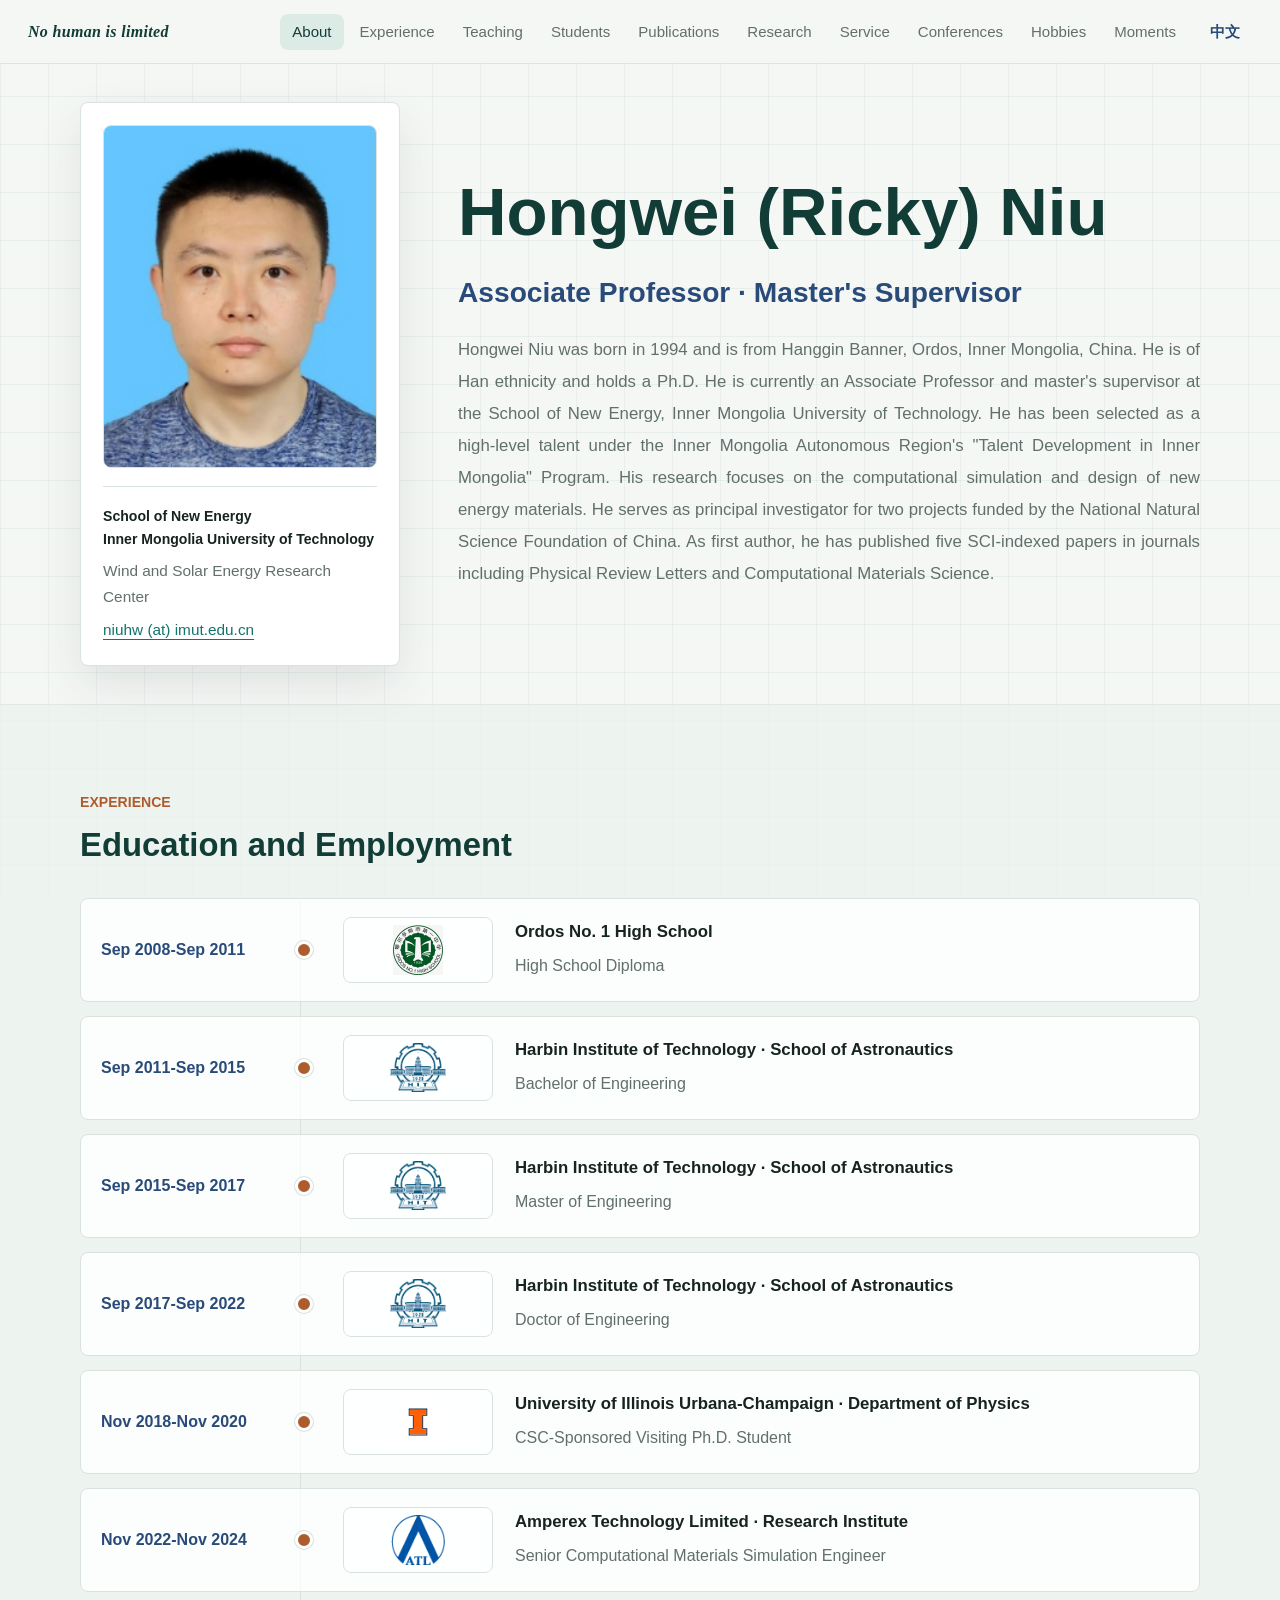
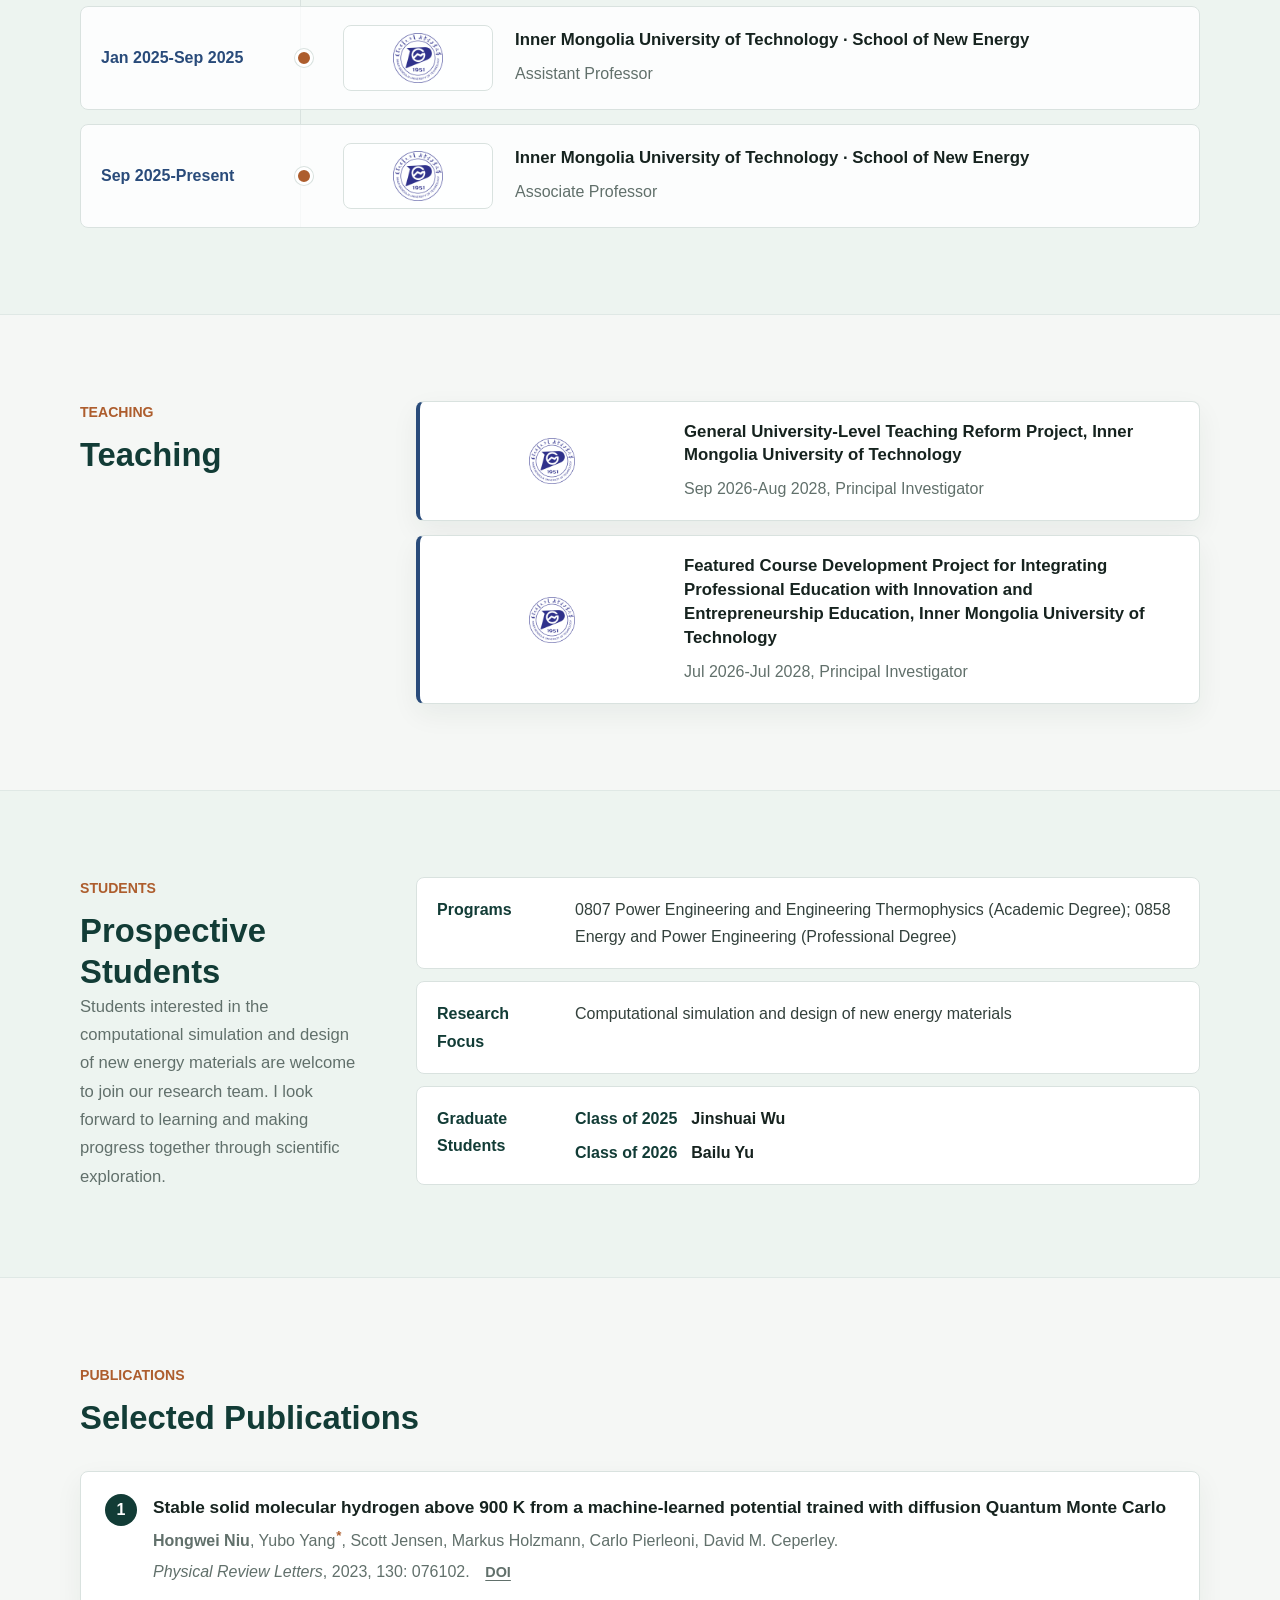
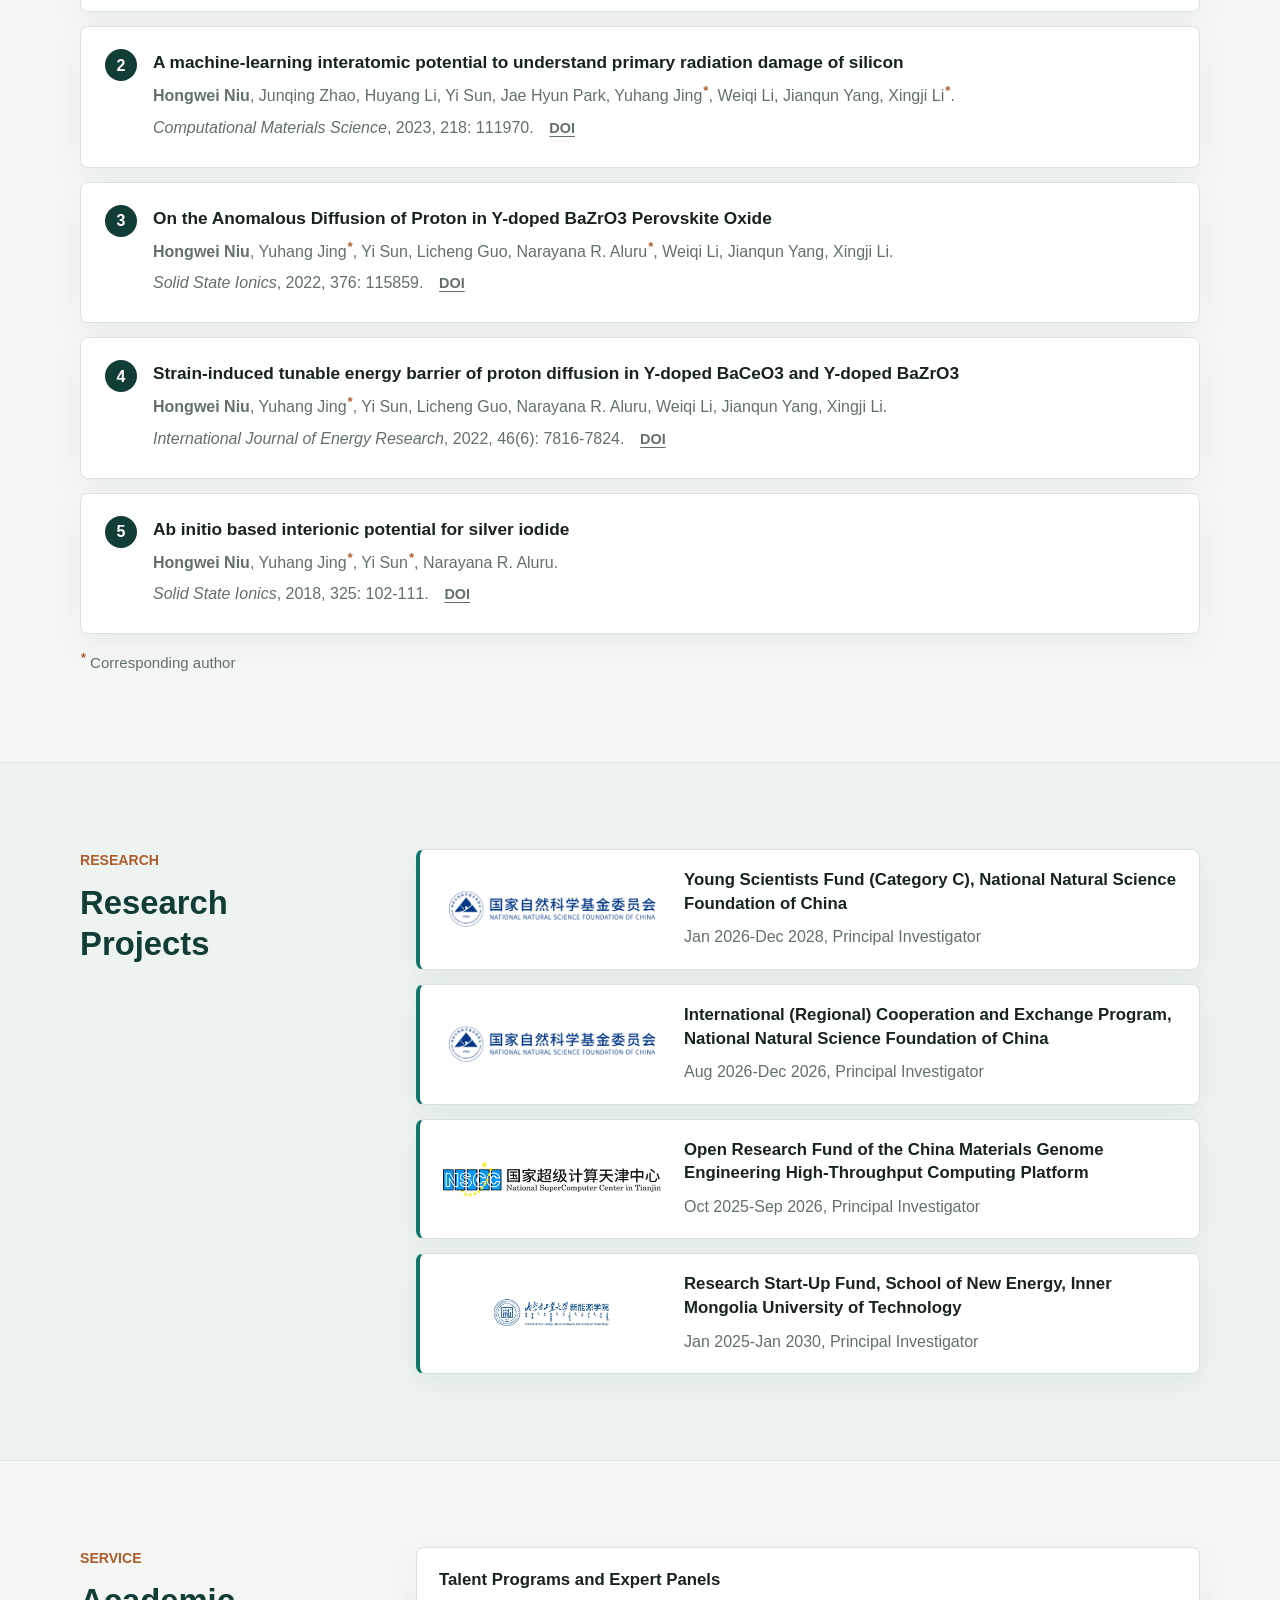
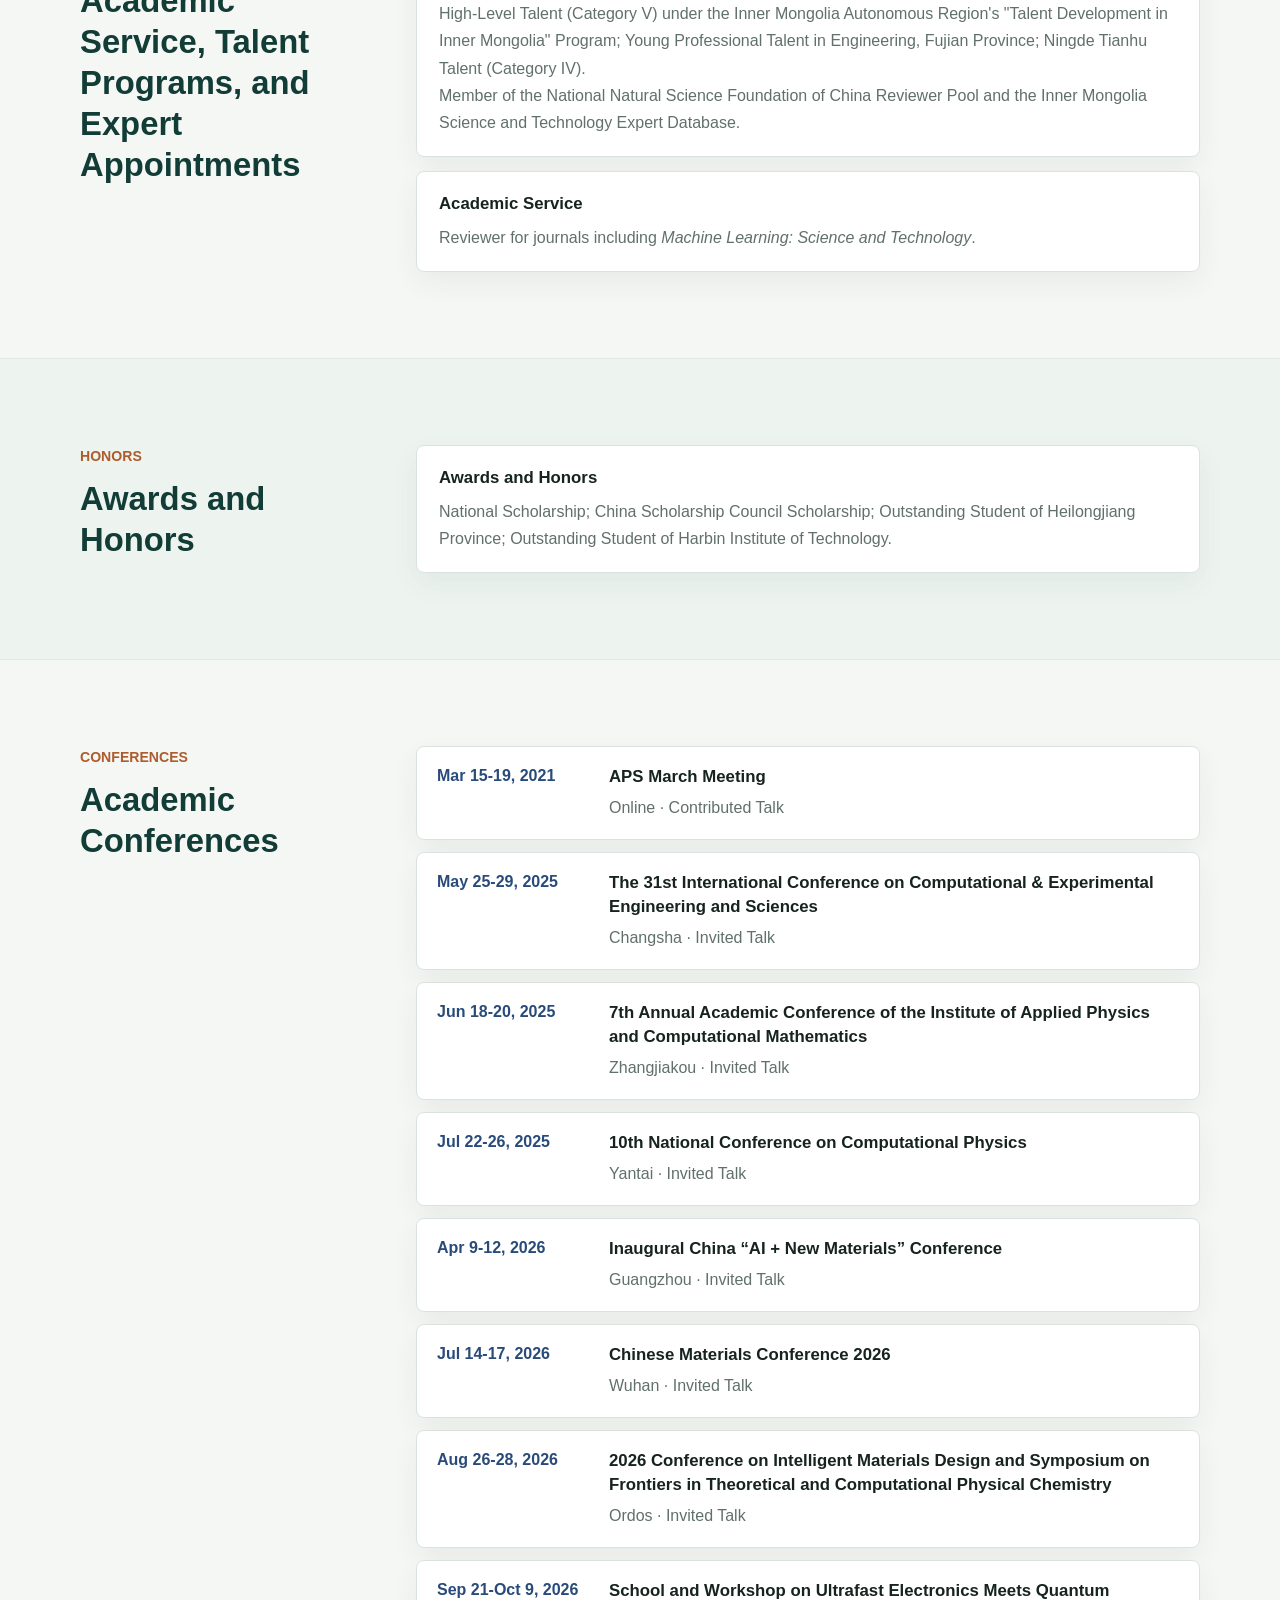
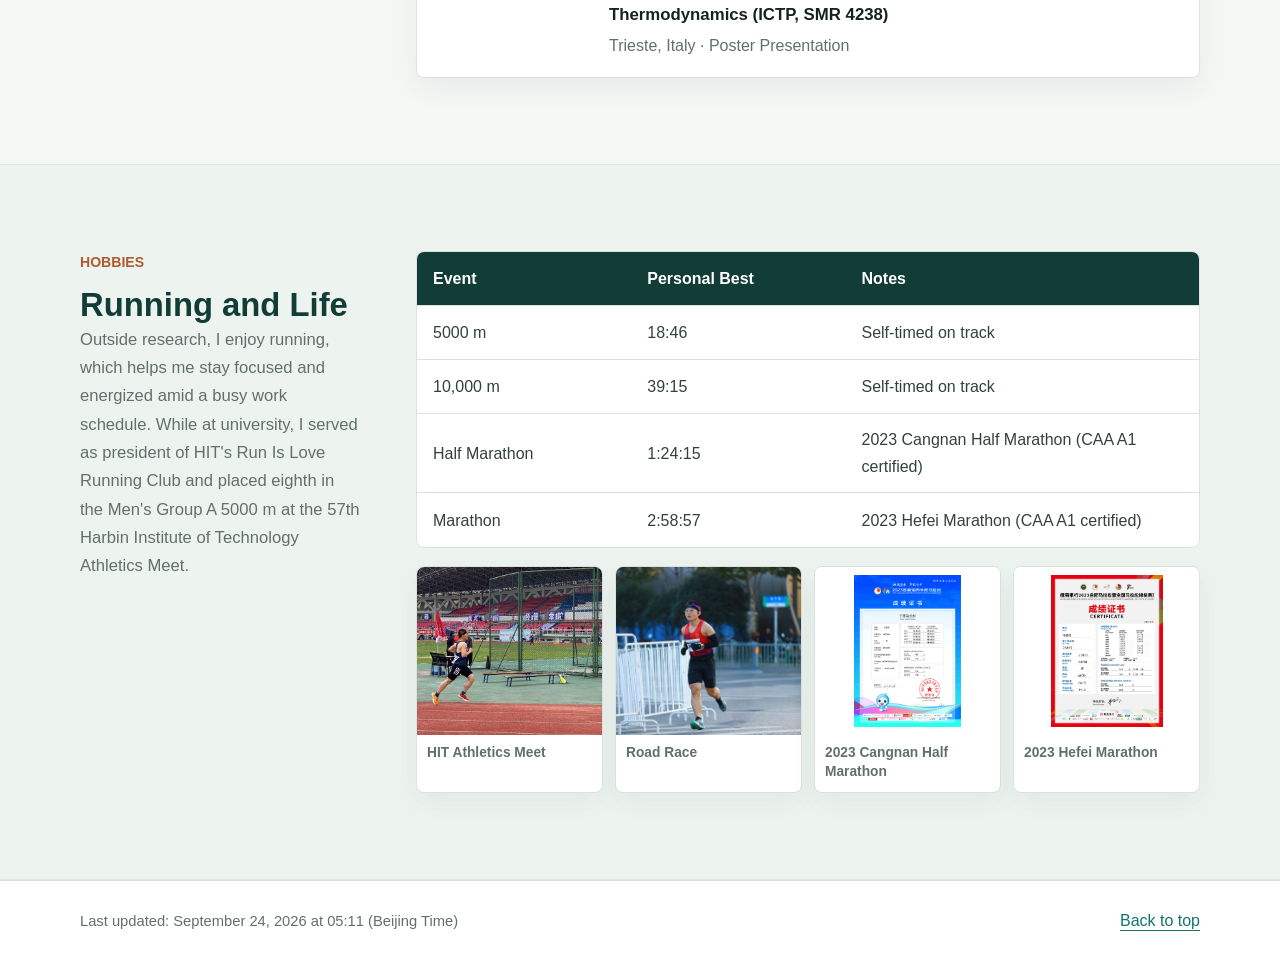
==== commit f3e9be8b: "Add ICTP SMR 4238 poster presentation" ====
--- a/en.html
+++ b/en.html
@@ -32,7 +32,7 @@
         "name": "Hongwei (Ricky) Niu | Academic Homepage",
         "description": "Hongwei (Ricky) Niu is an Associate Professor and master's supervisor at the School of New Energy, Inner Mongolia University of Technology.",
         "inLanguage": "en",
-        "dateModified": "2026-09-24",
+        "dateModified": "2026-10-11",
         "mainEntity": {
           "@type": "Person",
           "@id": "https://hongweiniu.github.io/#person",
@@ -417,6 +417,13 @@
                 <p>Ordos · Invited Talk</p>
               </div>
             </article>
+            <article>
+              <time datetime="2026-09-21">Sep 21-Oct 9, 2026</time>
+              <div>
+                <h3>School and Workshop on Ultrafast Electronics Meets Quantum Thermodynamics (ICTP, SMR 4238)</h3>
+                <p>Trieste, Italy · Poster Presentation</p>
+              </div>
+            </article>
           </div>
         </div>
       </section>
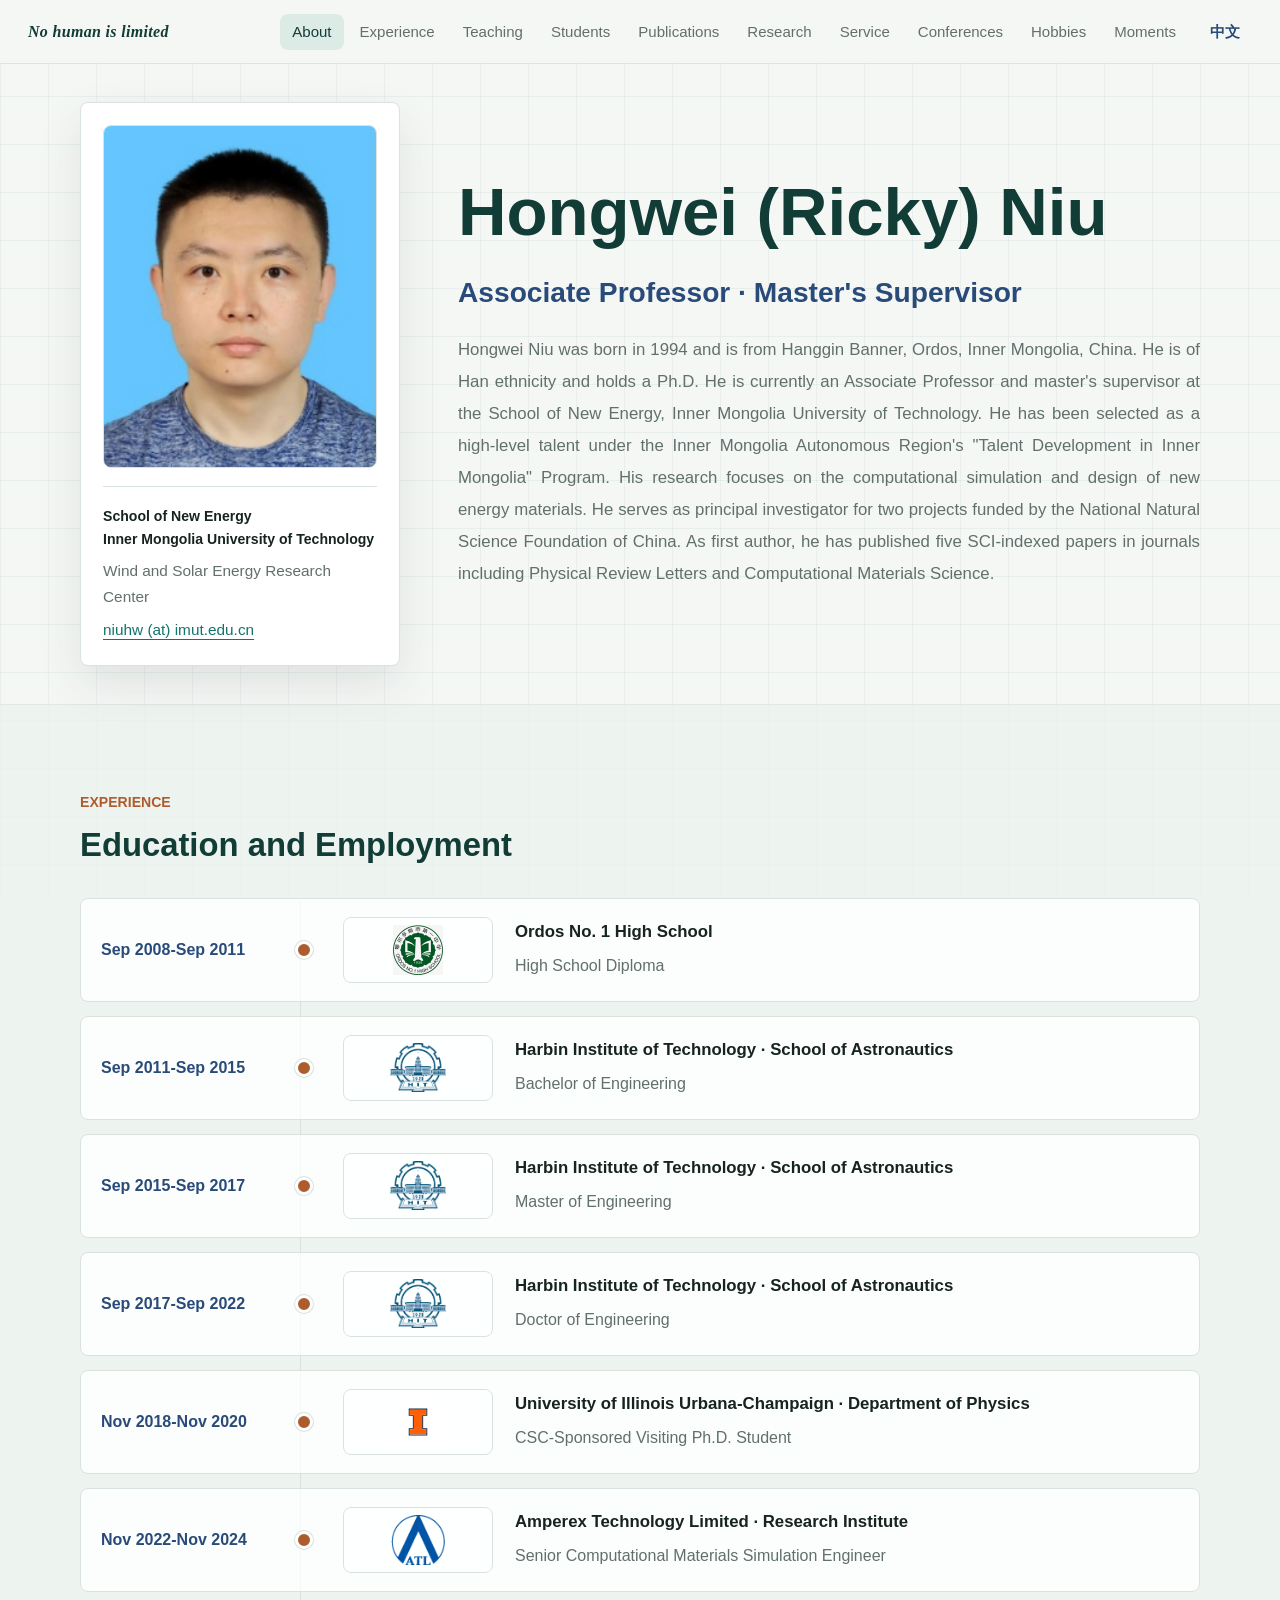
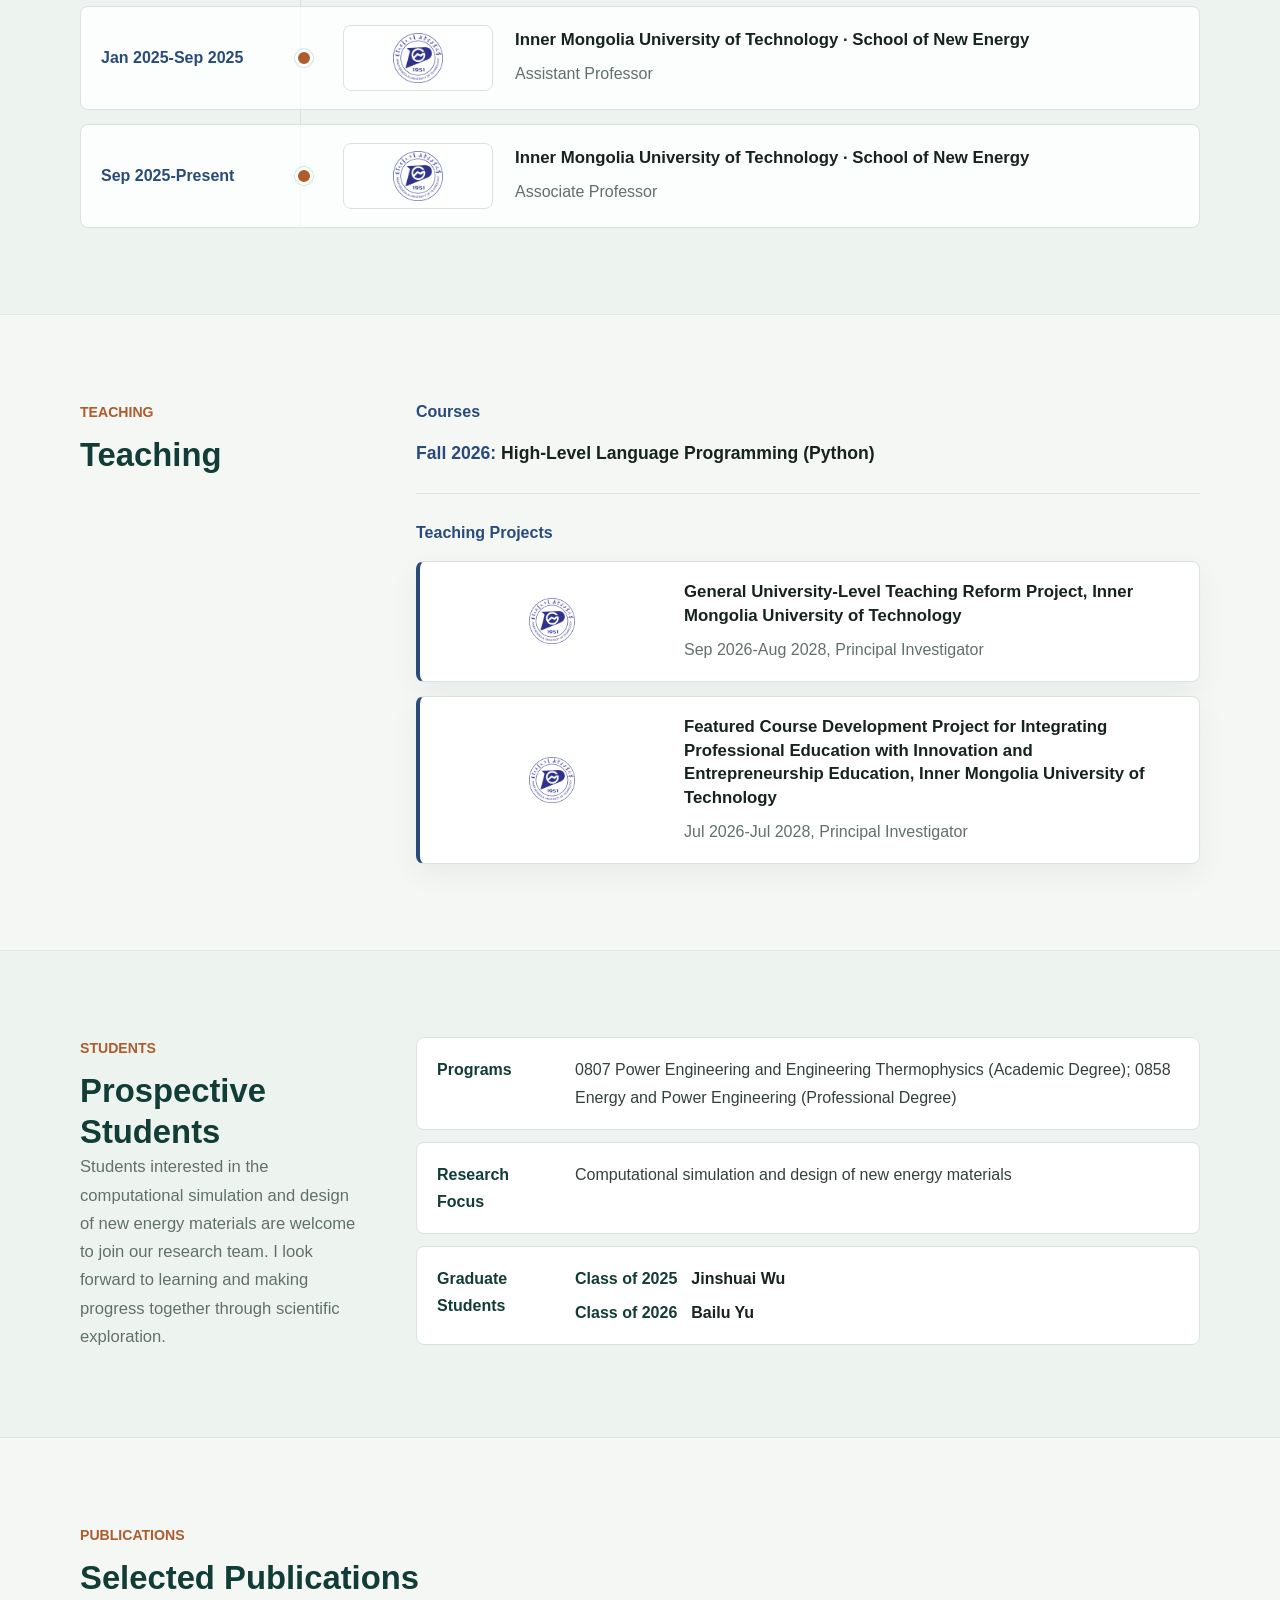
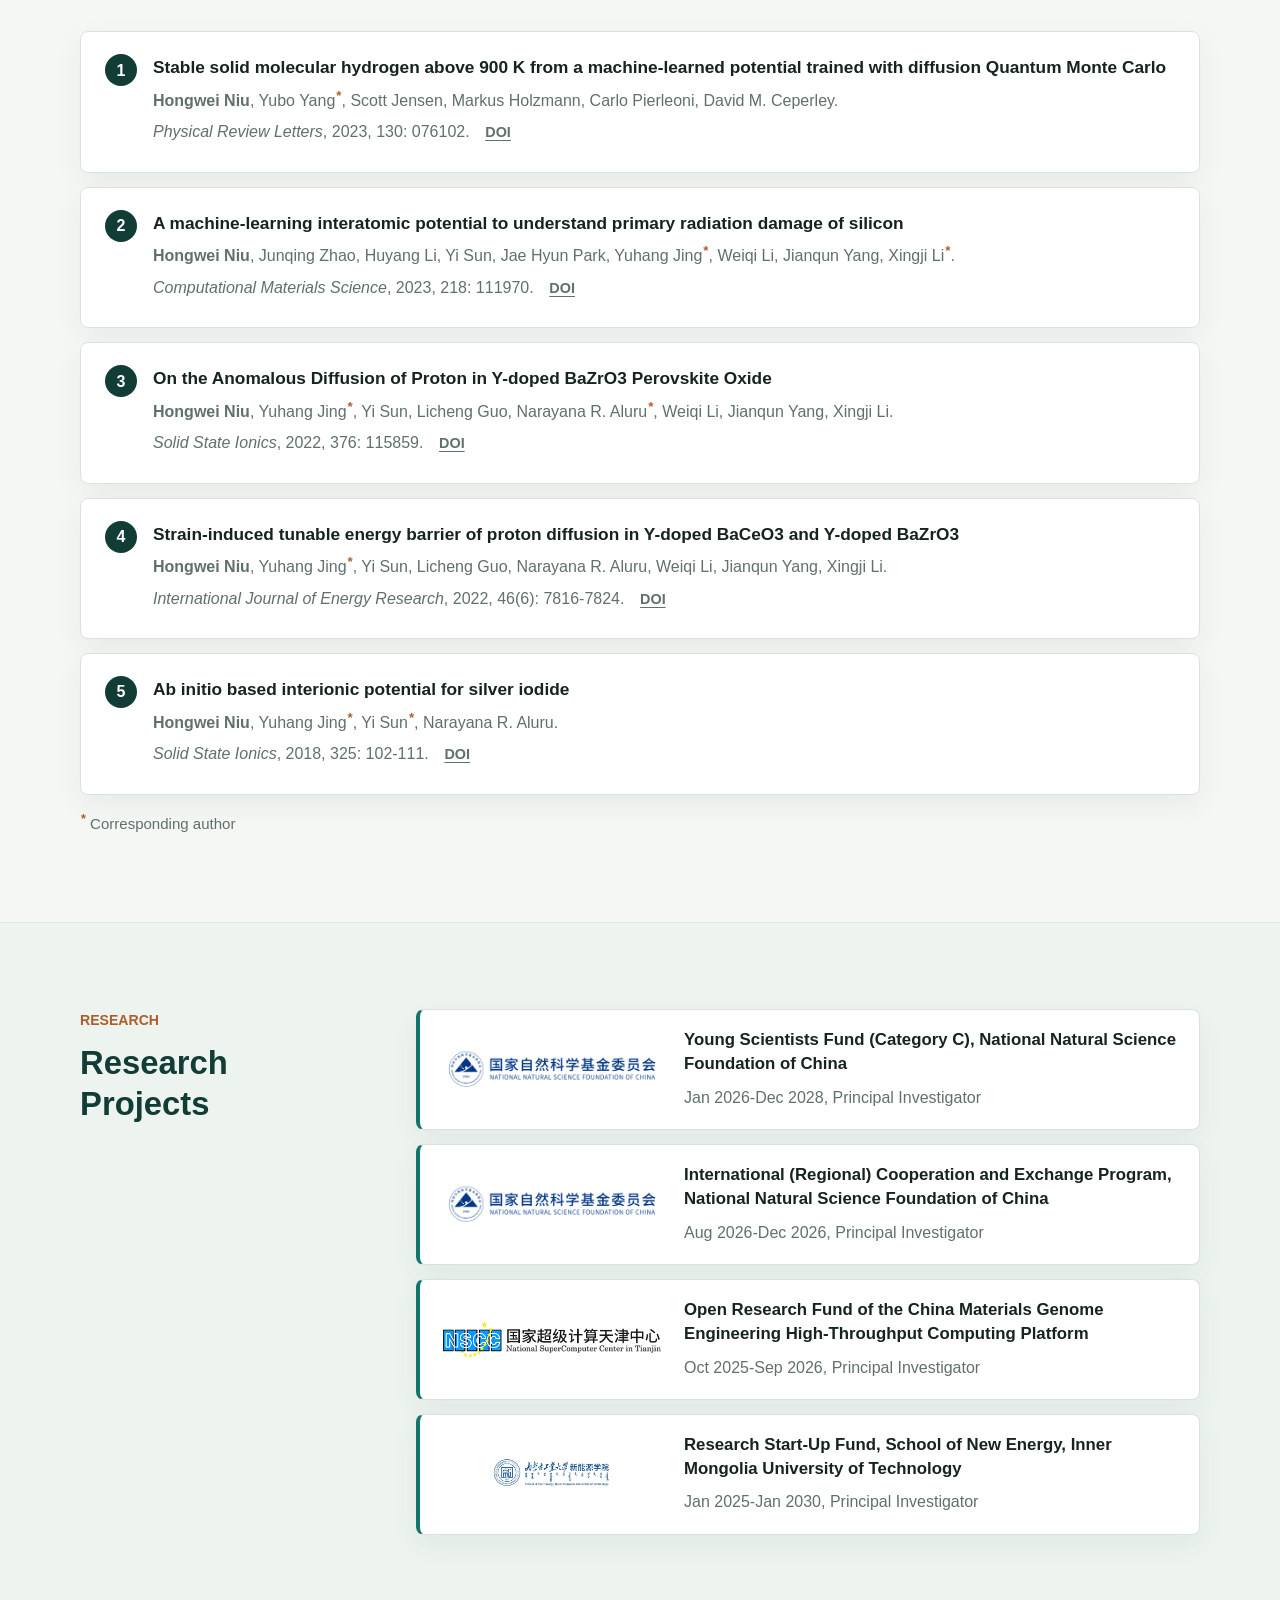
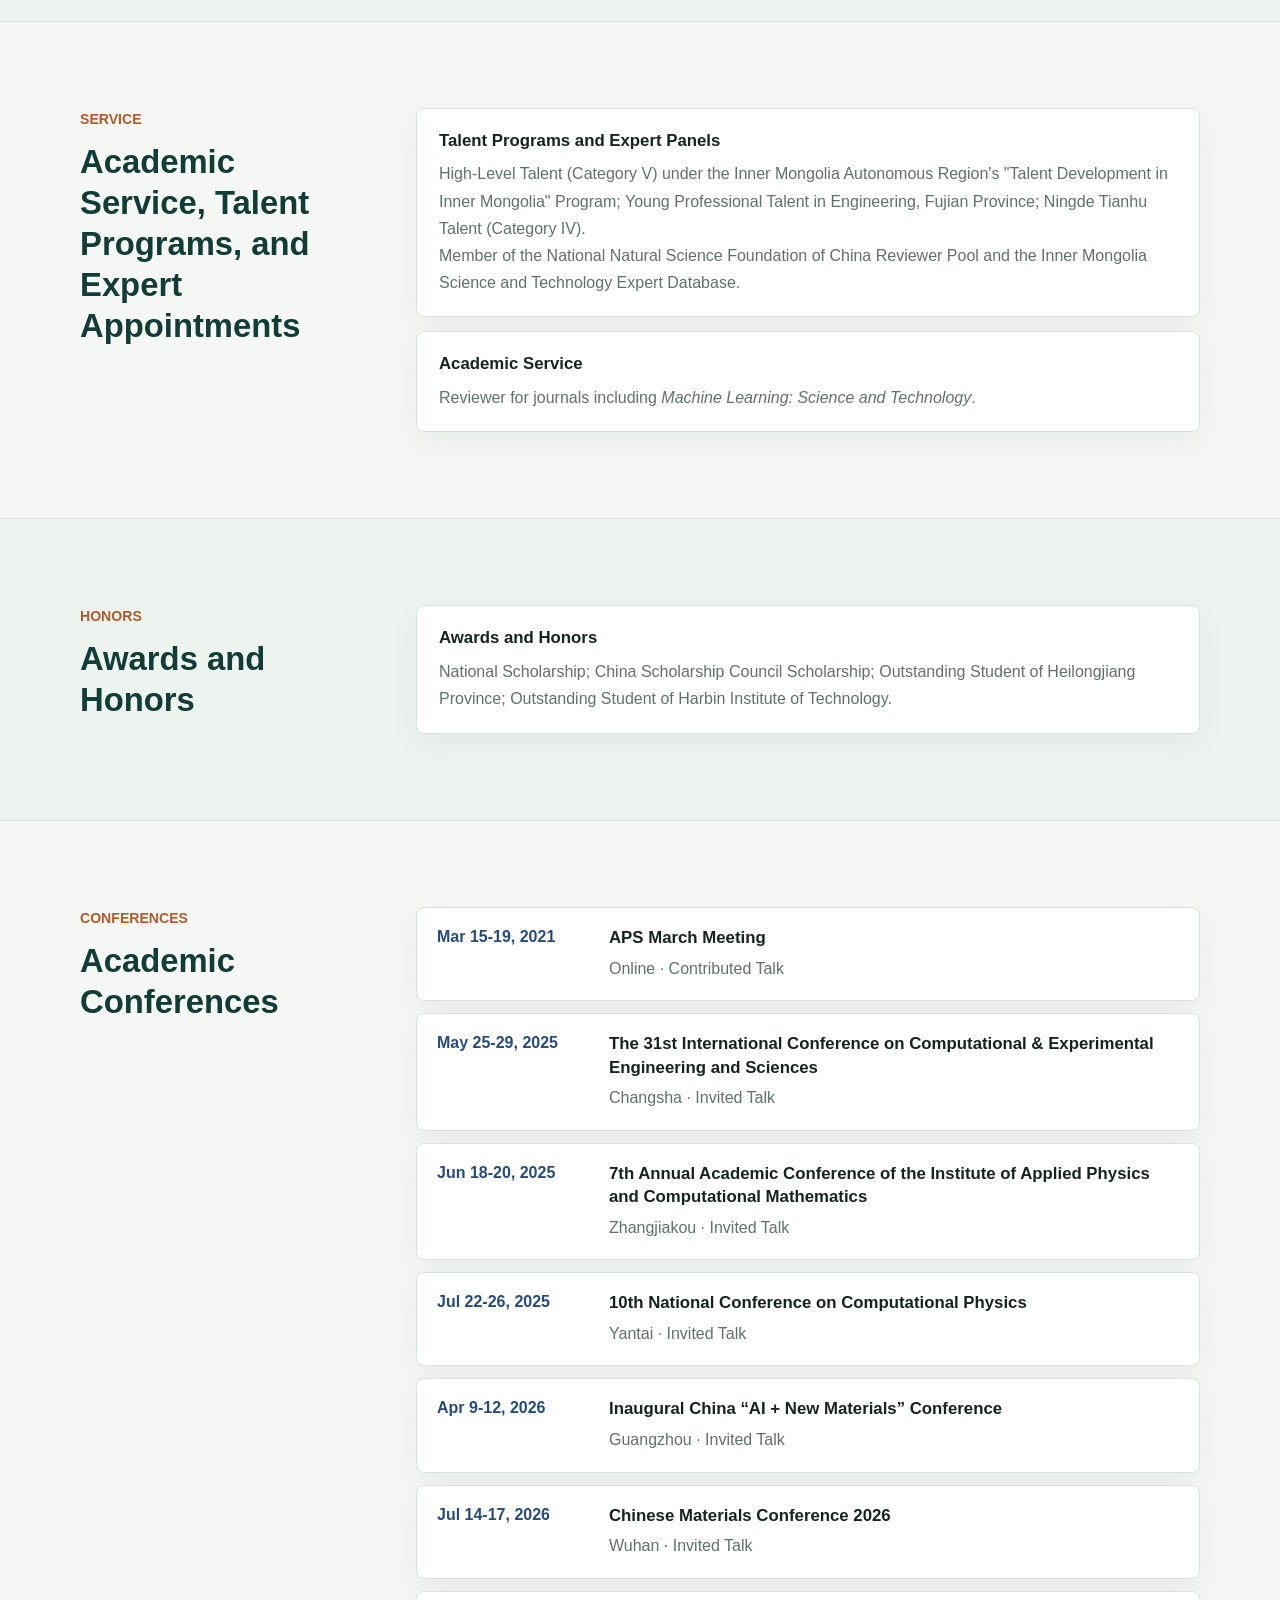
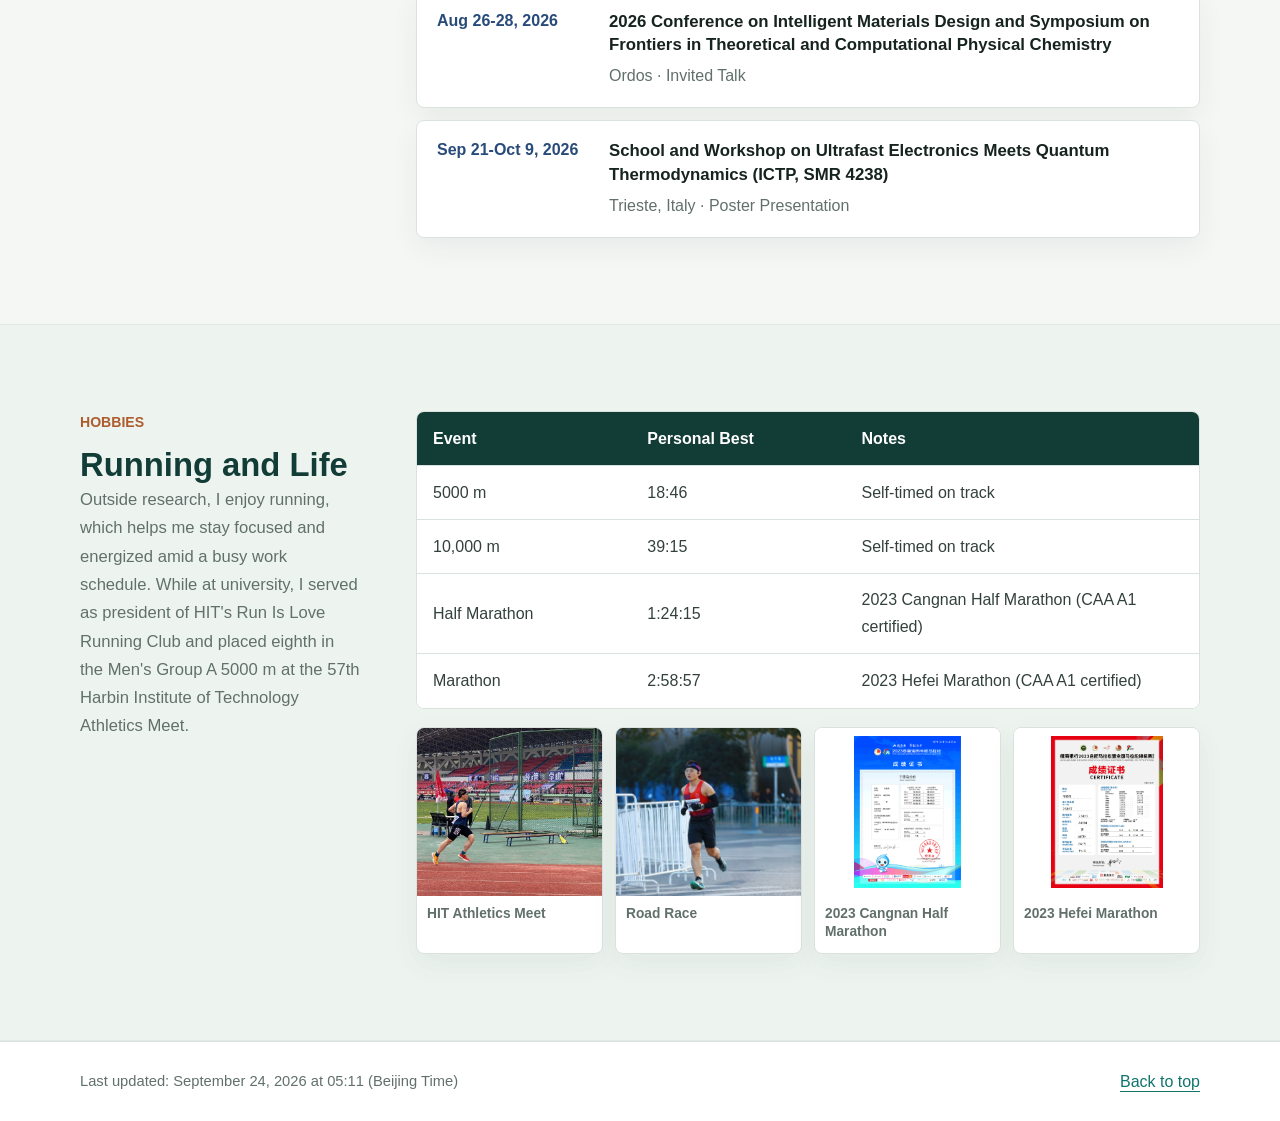
==== commit a5b7a7c1: "Add Python course and organize teaching section" ====
--- a/en.html
+++ b/en.html
@@ -32,7 +32,7 @@
         "name": "Hongwei (Ricky) Niu | Academic Homepage",
         "description": "Hongwei (Ricky) Niu is an Associate Professor and master's supervisor at the School of New Energy, Inner Mongolia University of Technology.",
         "inLanguage": "en",
-        "dateModified": "2026-10-11",
+        "dateModified": "2026-10-14",
         "mainEntity": {
           "@type": "Person",
           "@id": "https://hongweiniu.github.io/#person",
@@ -54,7 +54,7 @@
         }
       }
     </script>
-    <link rel="stylesheet" href="styles.css" />
+    <link rel="stylesheet" href="styles.css?v=20261014-teaching" />
   </head>
   <body>
     <header class="site-header">
@@ -194,21 +194,30 @@
             <p class="section-kicker">Teaching</p>
             <h2>Teaching</h2>
           </div>
-          <div class="project-list teaching-list">
-            <article class="project-item">
-              <img class="project-visual" src="assets/logos/imut-university-logo.png" alt="Inner Mongolia University of Technology emblem" />
-              <div class="project-copy">
-                <h3>General University-Level Teaching Reform Project, Inner Mongolia University of Technology</h3>
-                <p>Sep 2026-Aug 2028, Principal Investigator</p>
-              </div>
-            </article>
-            <article class="project-item">
-              <img class="project-visual" src="assets/logos/imut-university-logo.png" alt="Inner Mongolia University of Technology emblem" />
-              <div class="project-copy">
-                <h3>Featured Course Development Project for Integrating Professional Education with Innovation and Entrepreneurship Education, Inner Mongolia University of Technology</h3>
-                <p>Jul 2026-Jul 2028, Principal Investigator</p>
-              </div>
-            </article>
+          <div class="teaching-content">
+            <section class="teaching-group" aria-labelledby="teaching-courses-title">
+              <h3 class="teaching-subheading" id="teaching-courses-title">Courses</h3>
+              <p class="teaching-course"><strong><span class="course-term">Fall 2026:</span> High-Level Language Programming (Python)</strong></p>
+            </section>
+            <section class="teaching-group" aria-labelledby="teaching-projects-title">
+              <h3 class="teaching-subheading" id="teaching-projects-title">Teaching Projects</h3>
+              <div class="project-list teaching-list">
+                <article class="project-item">
+                  <img class="project-visual" src="assets/logos/imut-university-logo.png" alt="Inner Mongolia University of Technology emblem" />
+                  <div class="project-copy">
+                    <h4>General University-Level Teaching Reform Project, Inner Mongolia University of Technology</h4>
+                    <p>Sep 2026-Aug 2028, Principal Investigator</p>
+                  </div>
+                </article>
+                <article class="project-item">
+                  <img class="project-visual" src="assets/logos/imut-university-logo.png" alt="Inner Mongolia University of Technology emblem" />
+                  <div class="project-copy">
+                    <h4>Featured Course Development Project for Integrating Professional Education with Innovation and Entrepreneurship Education, Inner Mongolia University of Technology</h4>
+                    <p>Jul 2026-Jul 2028, Principal Investigator</p>
+                  </div>
+                </article>
+              </div>
+            </section>
           </div>
         </div>
       </section>
--- a/styles.css
+++ b/styles.css
@@ -555,6 +555,38 @@
   border-left: 4px solid var(--accent);
 }
 
+.teaching-content {
+  display: grid;
+  gap: 28px;
+  min-width: 0;
+}
+
+.teaching-subheading {
+  margin: 0 0 16px;
+  color: var(--blue);
+  font-size: 1rem;
+}
+
+.teaching-course {
+  margin: 0;
+  padding-bottom: 24px;
+  border-bottom: 1px solid var(--line);
+  font-size: 1.1rem;
+  line-height: 1.7;
+}
+
+.course-term {
+  color: var(--blue);
+  white-space: nowrap;
+}
+
+.teaching-list h4 {
+  margin: 0 0 8px;
+  color: var(--ink);
+  font-size: 1.05rem;
+  line-height: 1.42;
+}
+
 .teaching-list .project-item {
   border-left-color: var(--blue);
 }
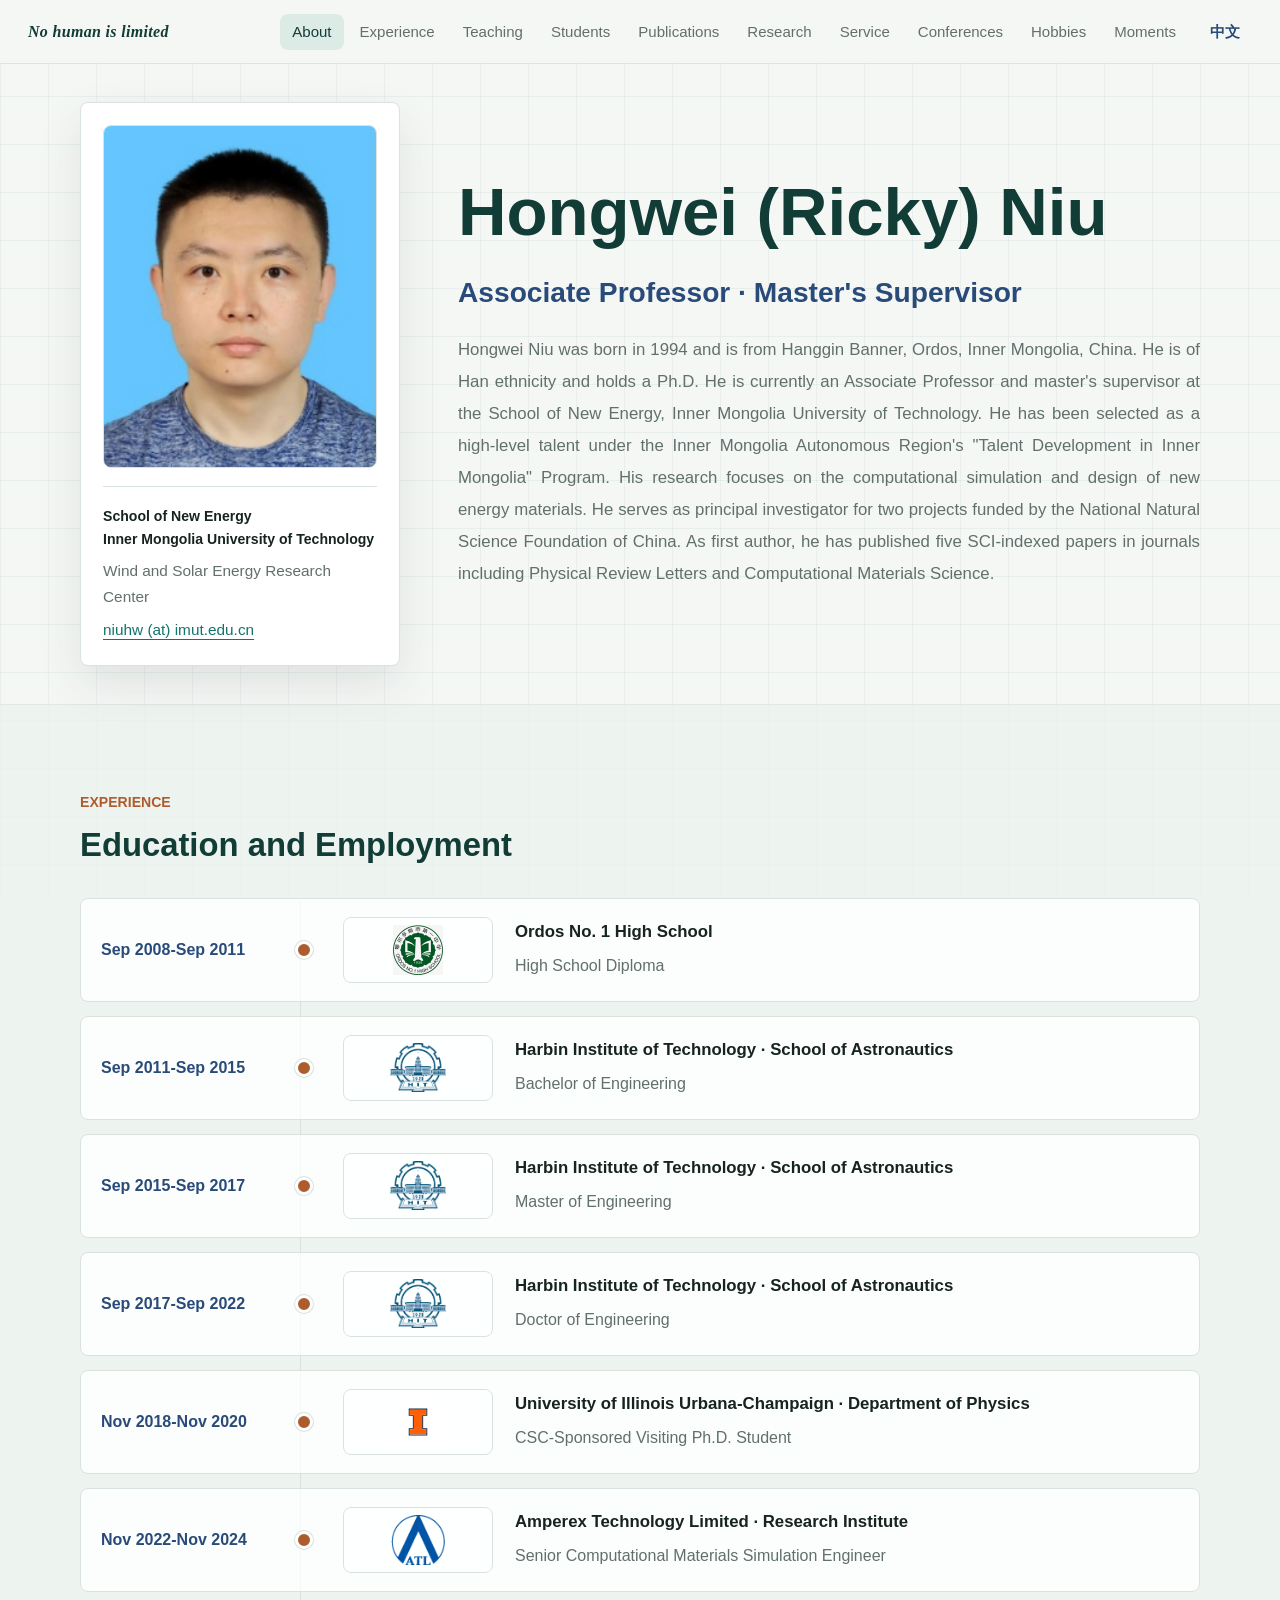
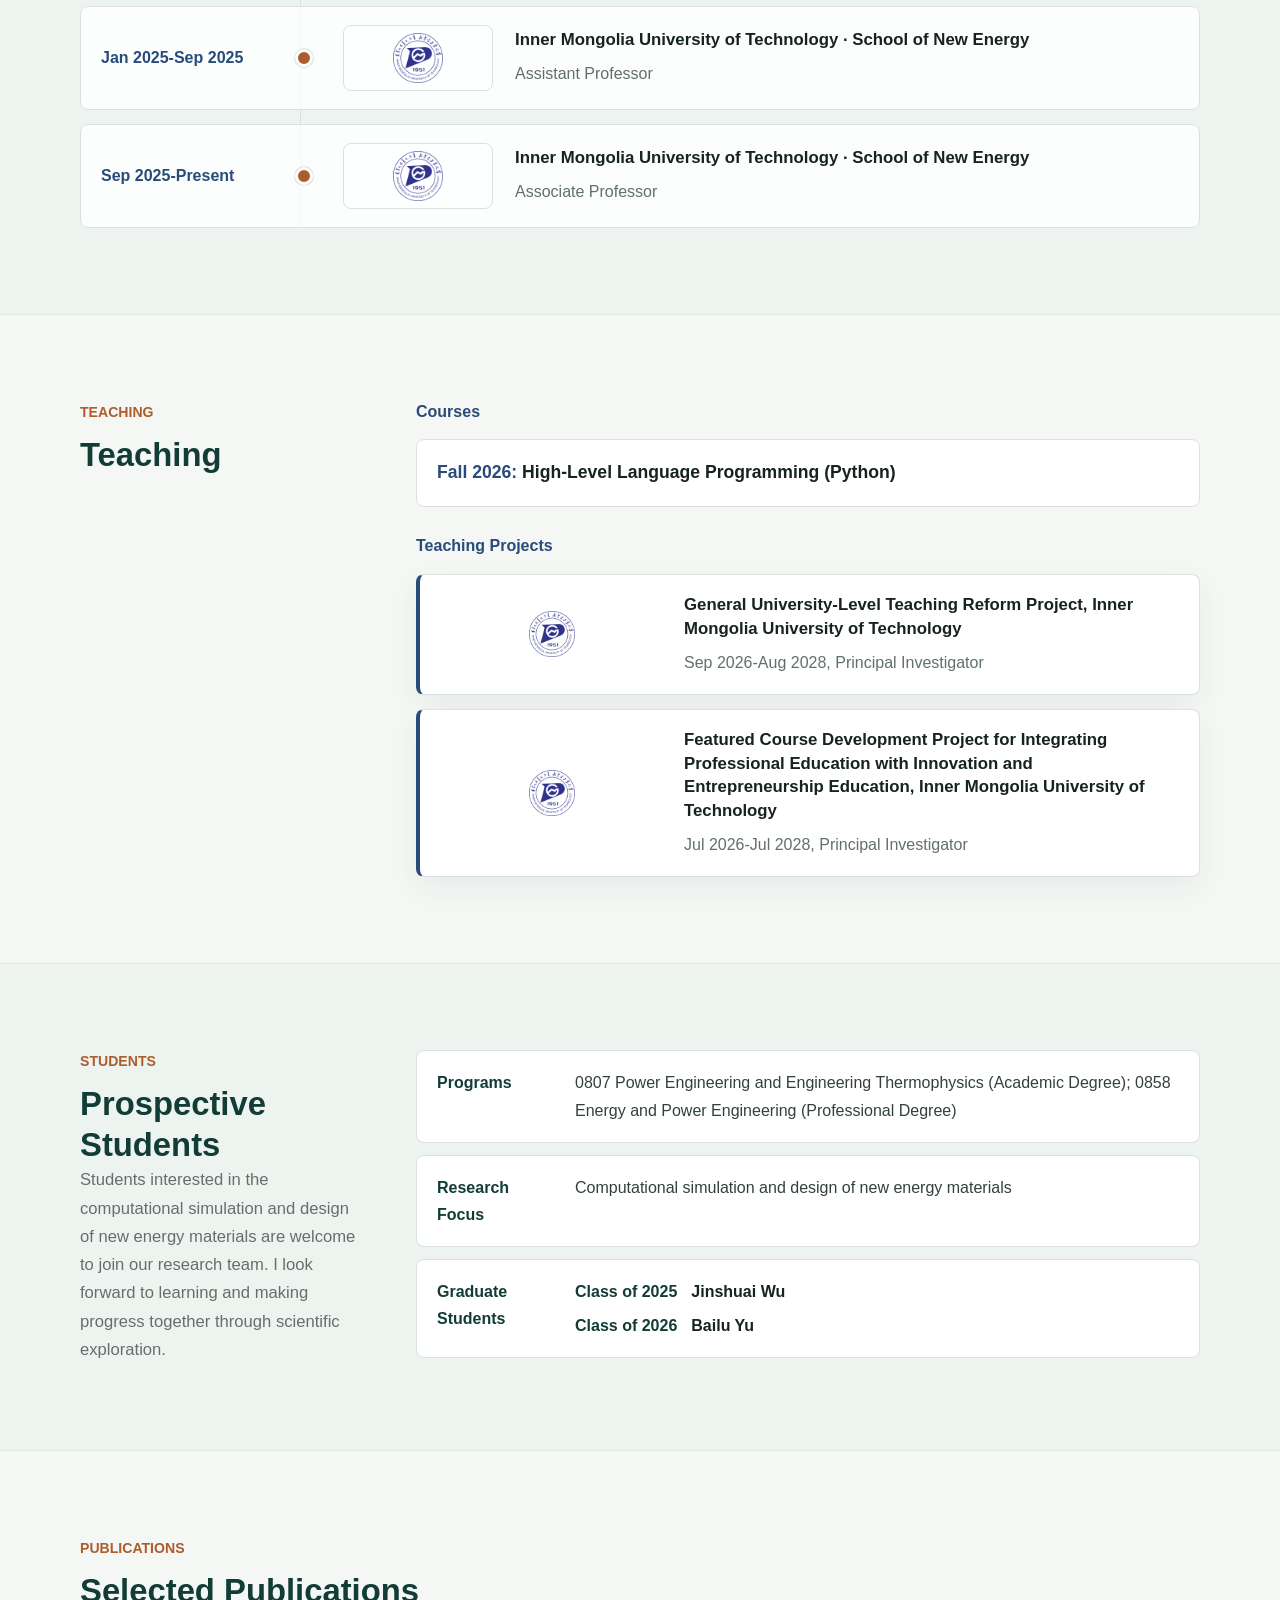
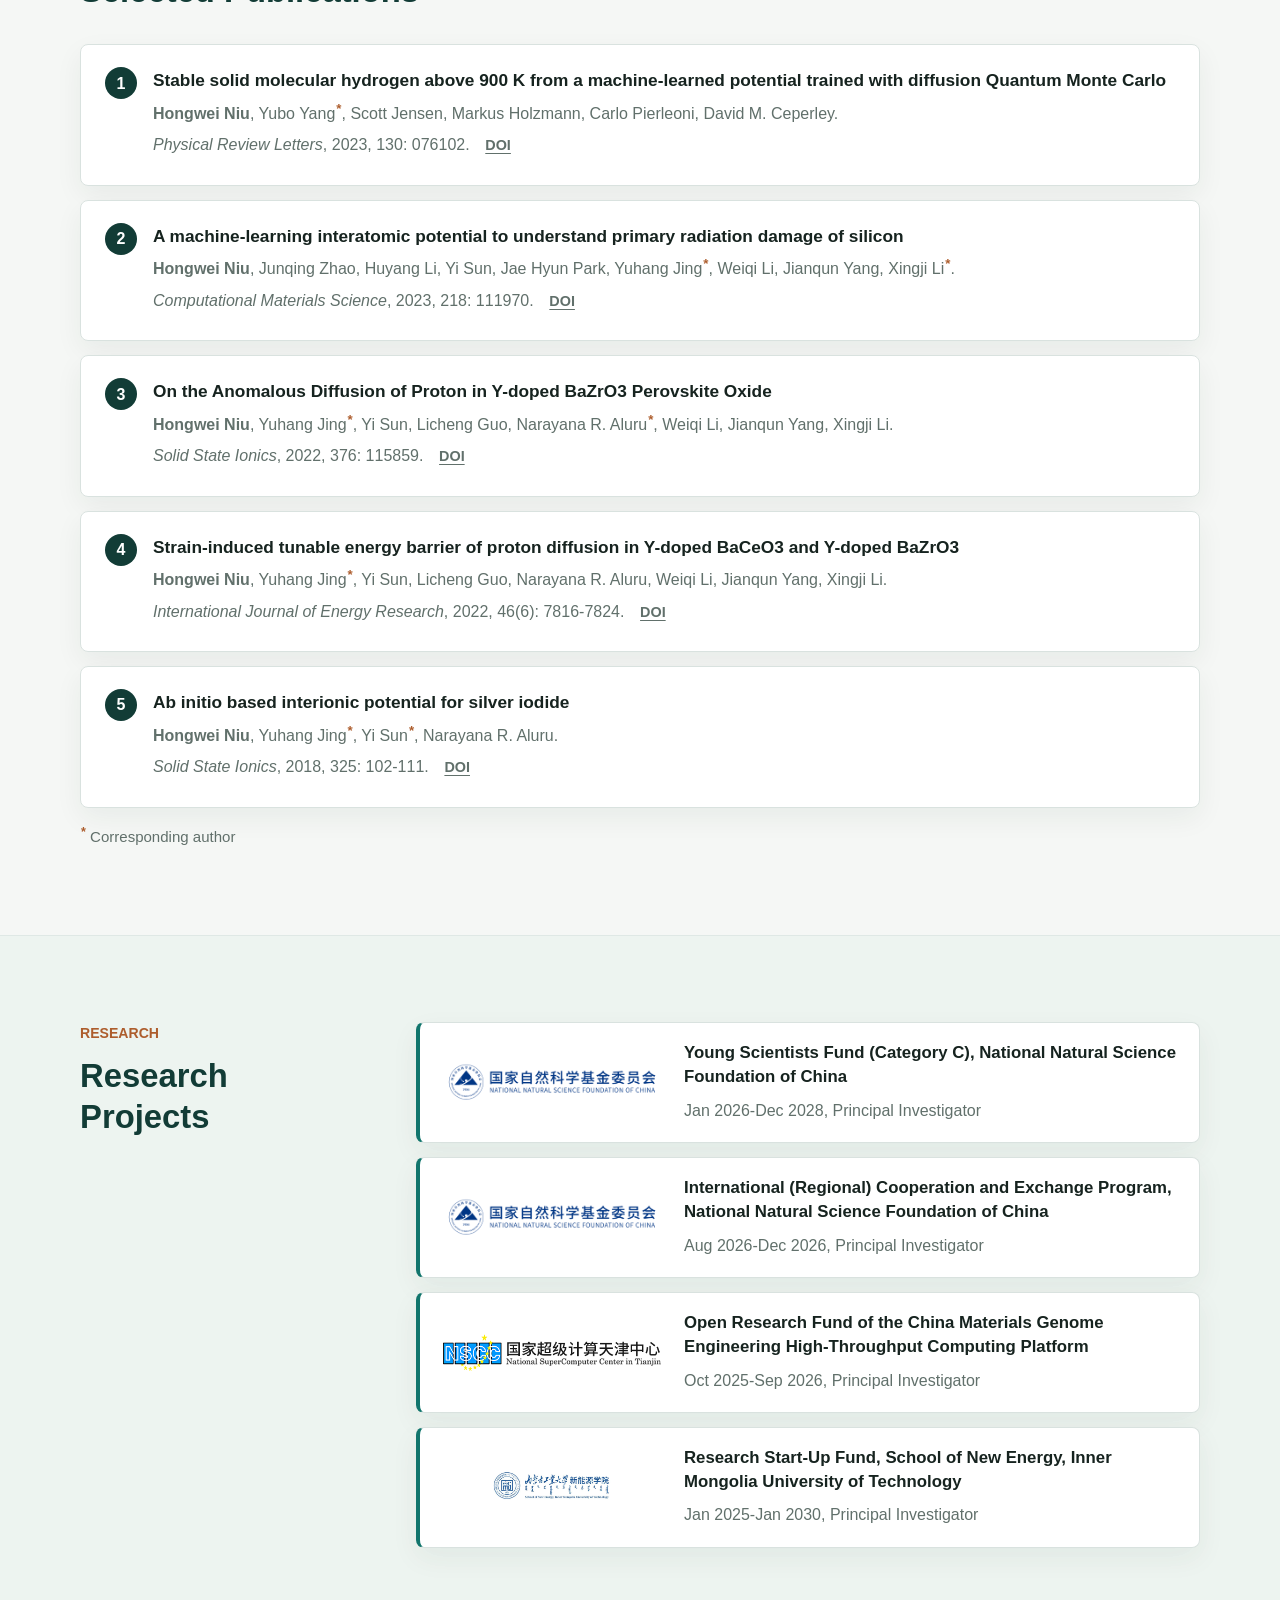
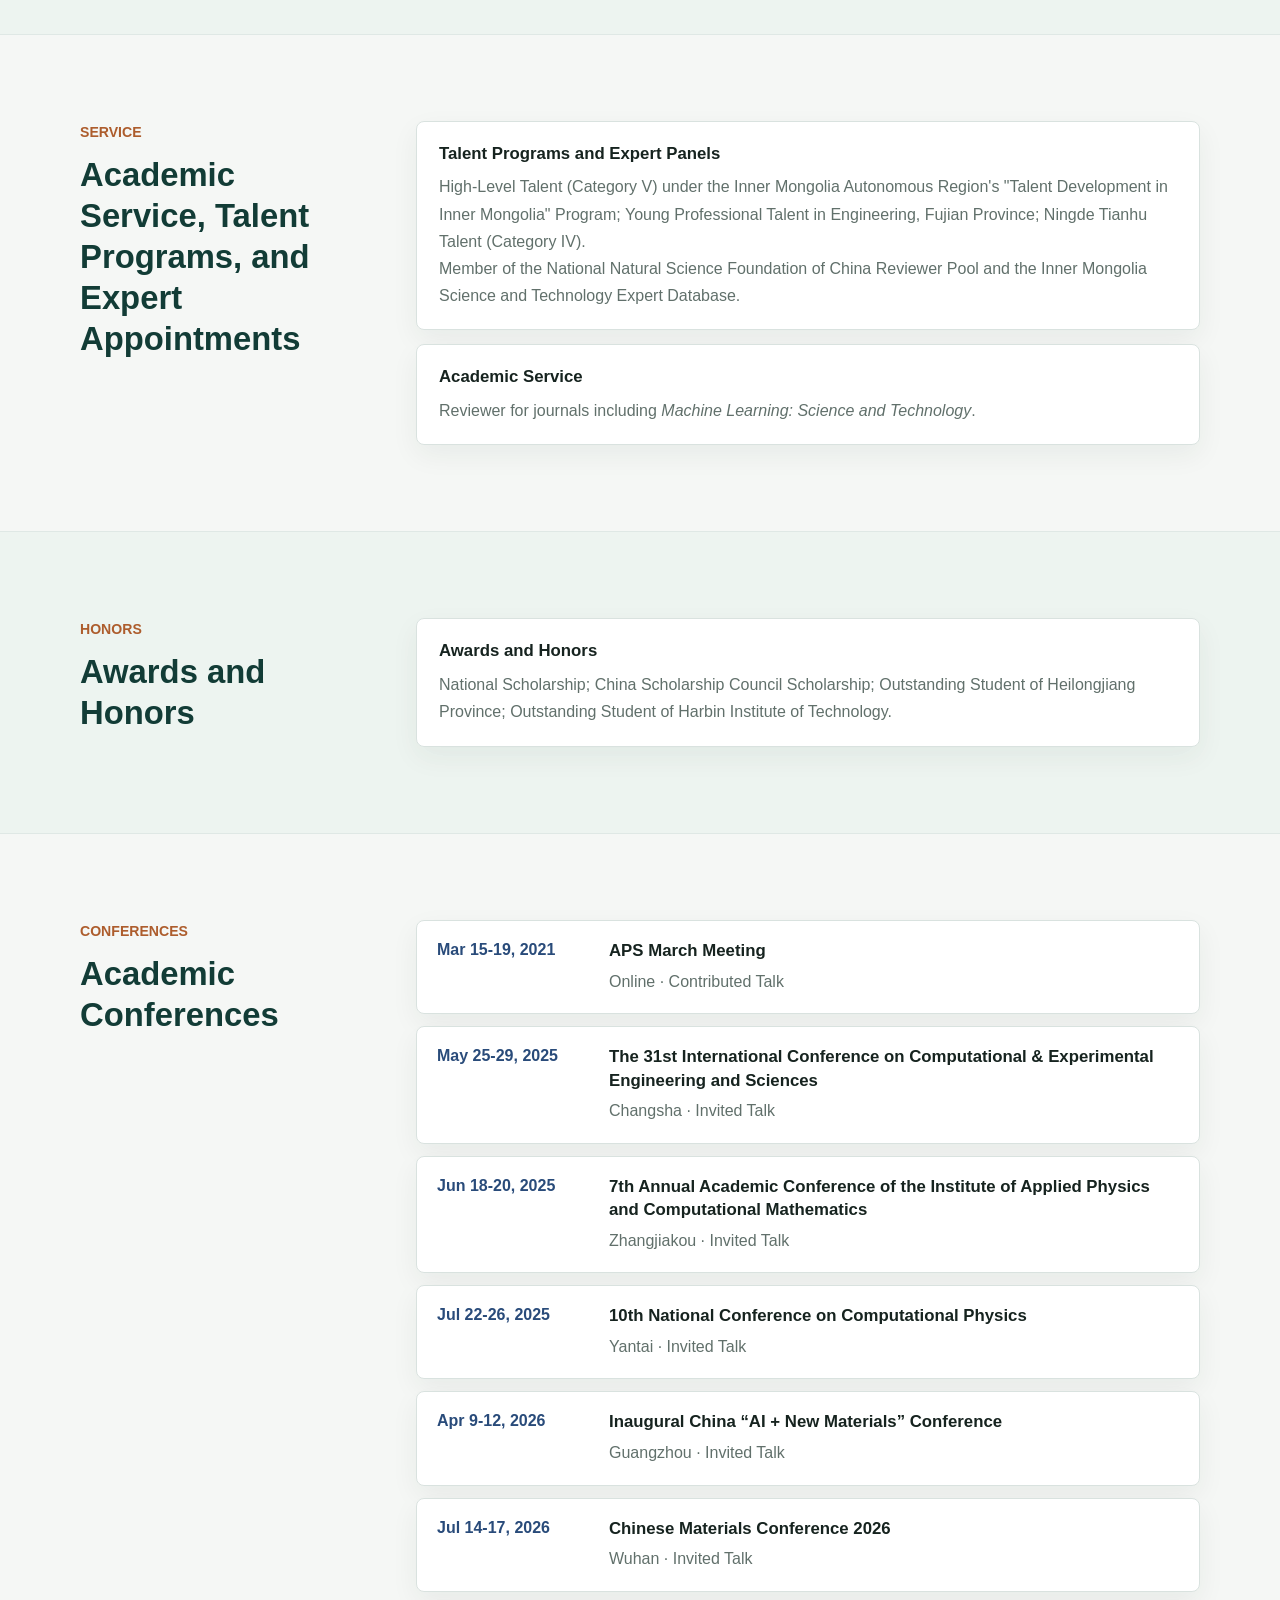
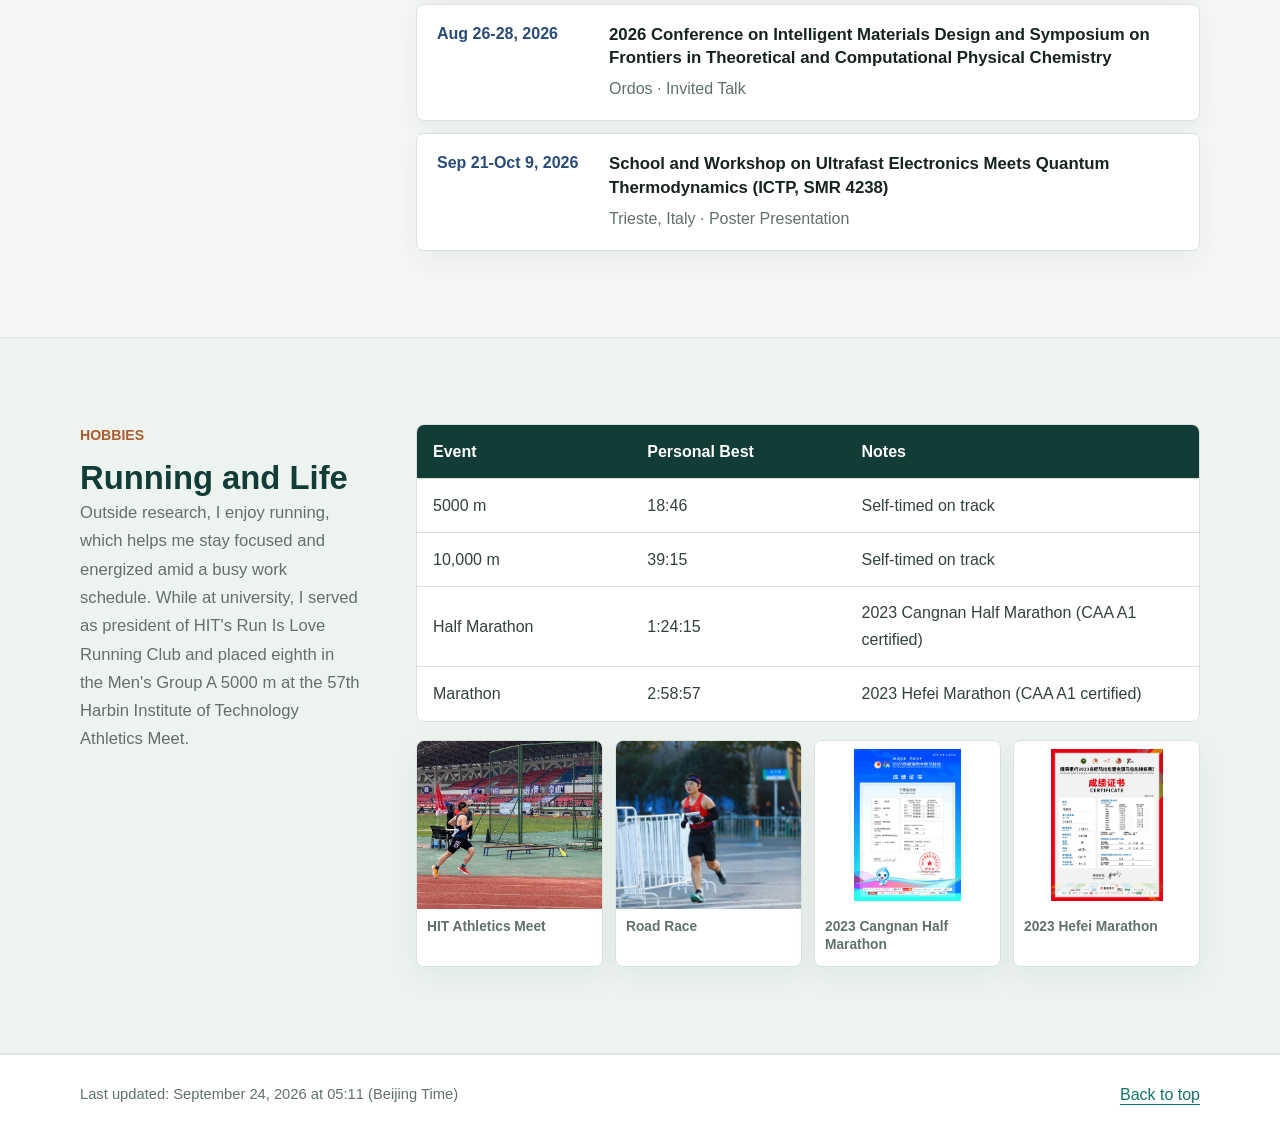
==== commit 61392bec: "Style teaching course with a matching background" ====
--- a/en.html
+++ b/en.html
@@ -54,7 +54,7 @@
         }
       }
     </script>
-    <link rel="stylesheet" href="styles.css?v=20261014-teaching" />
+    <link rel="stylesheet" href="styles.css?v=20261015-teaching-course" />
   </head>
   <body>
     <header class="site-header">
--- a/styles.css
+++ b/styles.css
@@ -569,8 +569,10 @@
 
 .teaching-course {
   margin: 0;
-  padding-bottom: 24px;
-  border-bottom: 1px solid var(--line);
+  padding: 18px 20px;
+  background: var(--surface);
+  border: 1px solid var(--line);
+  border-radius: 8px;
   font-size: 1.1rem;
   line-height: 1.7;
 }
